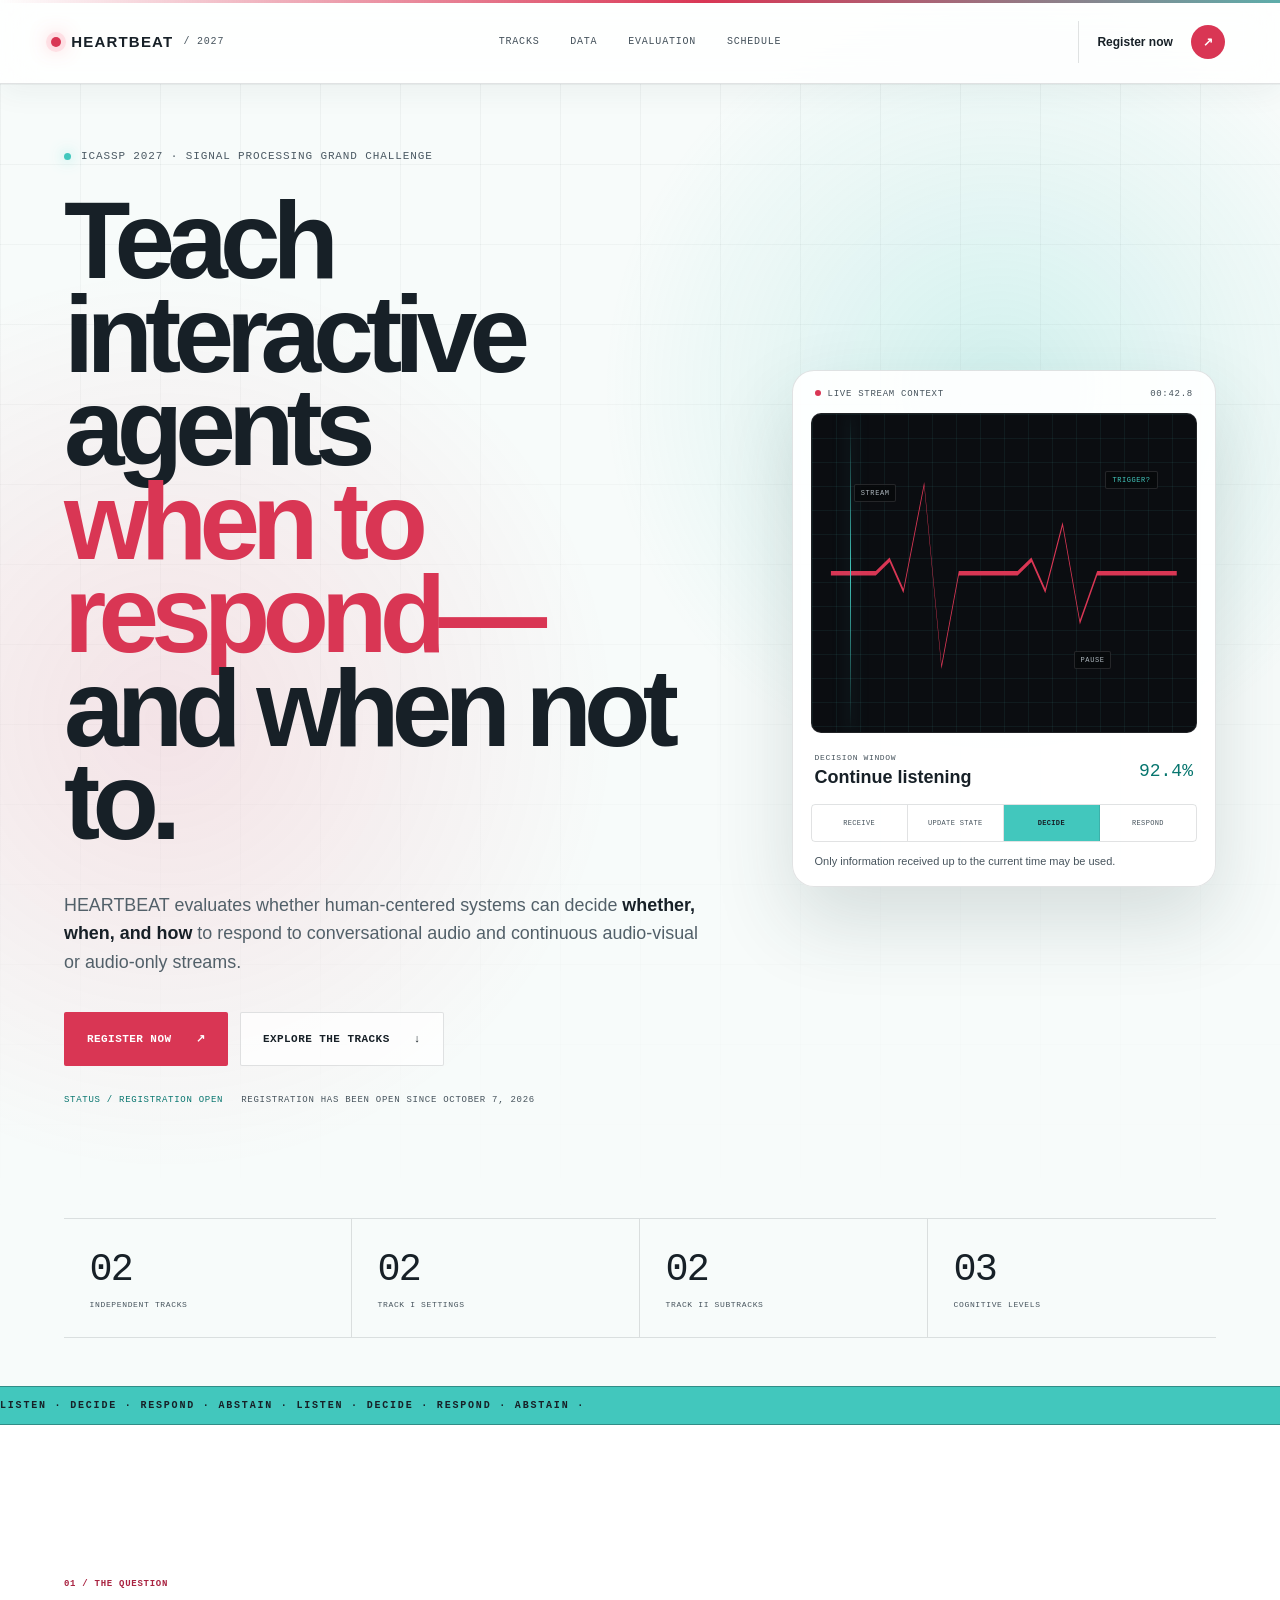
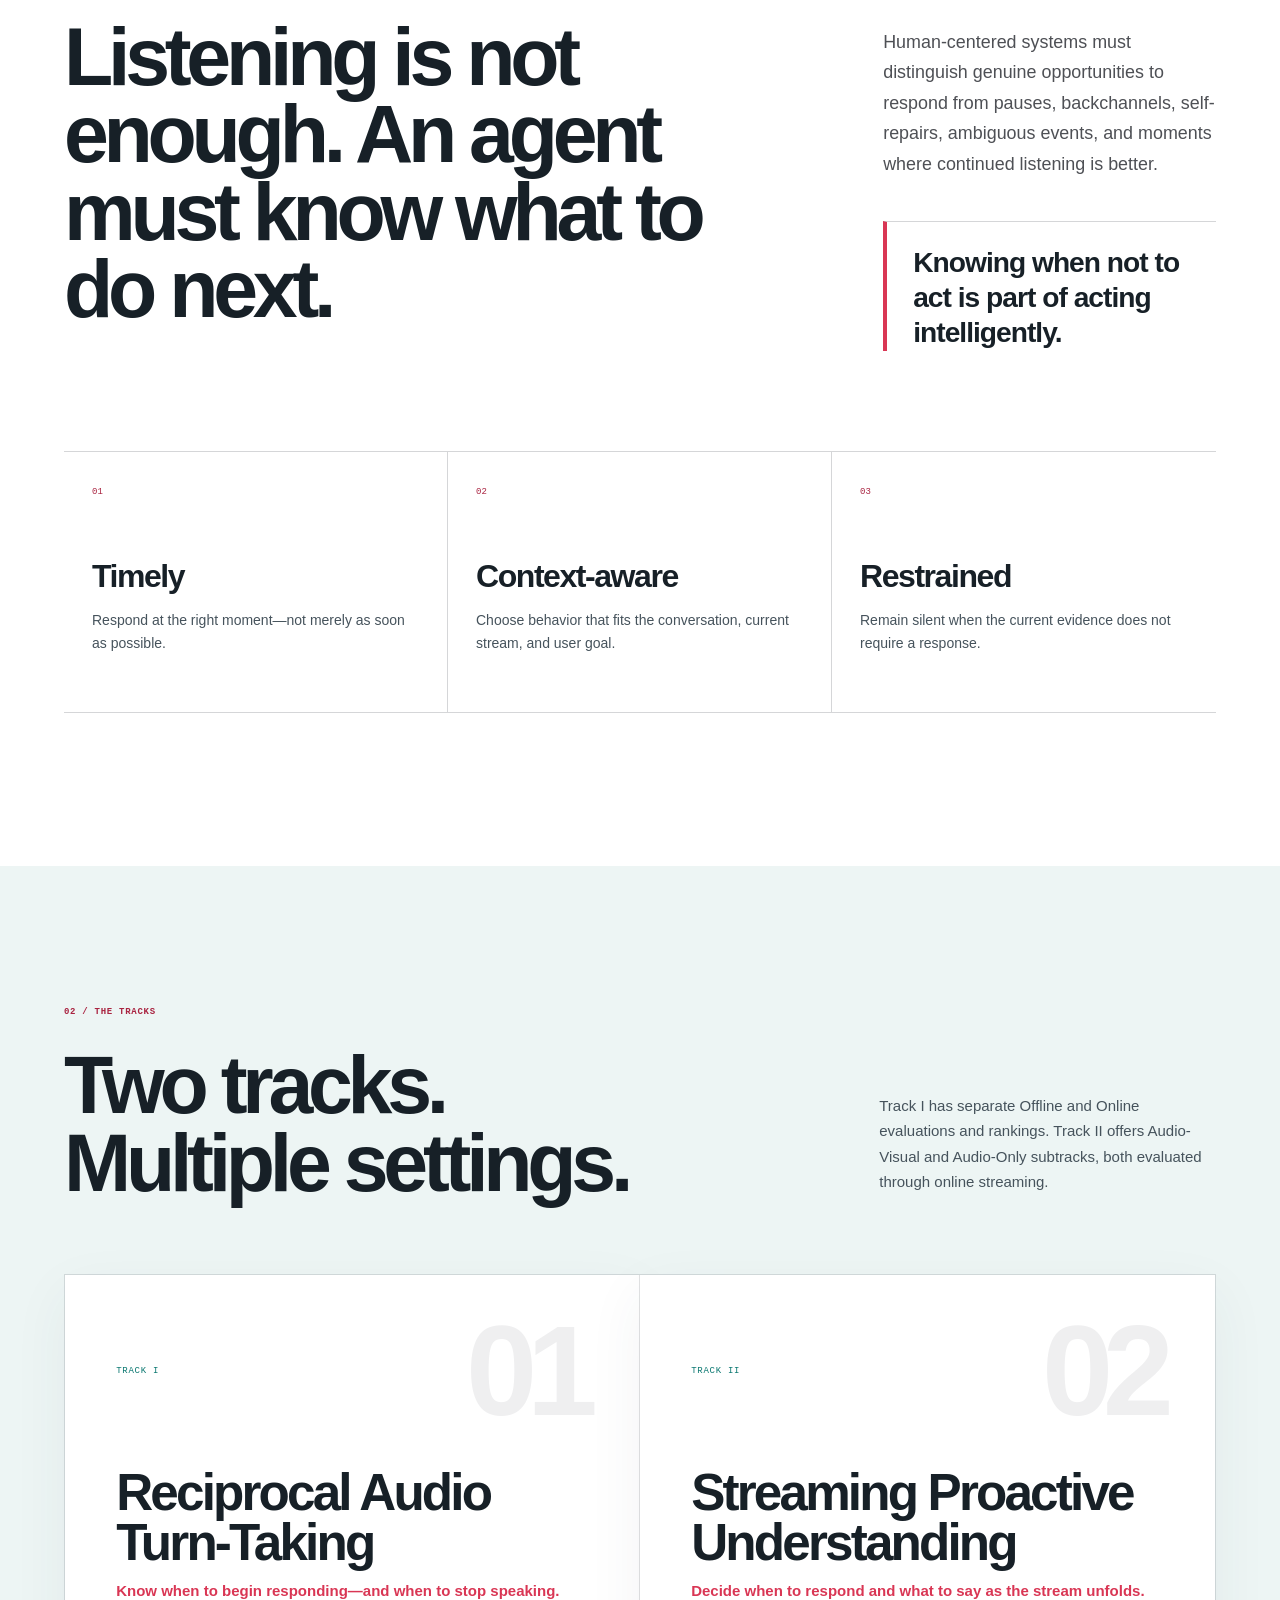
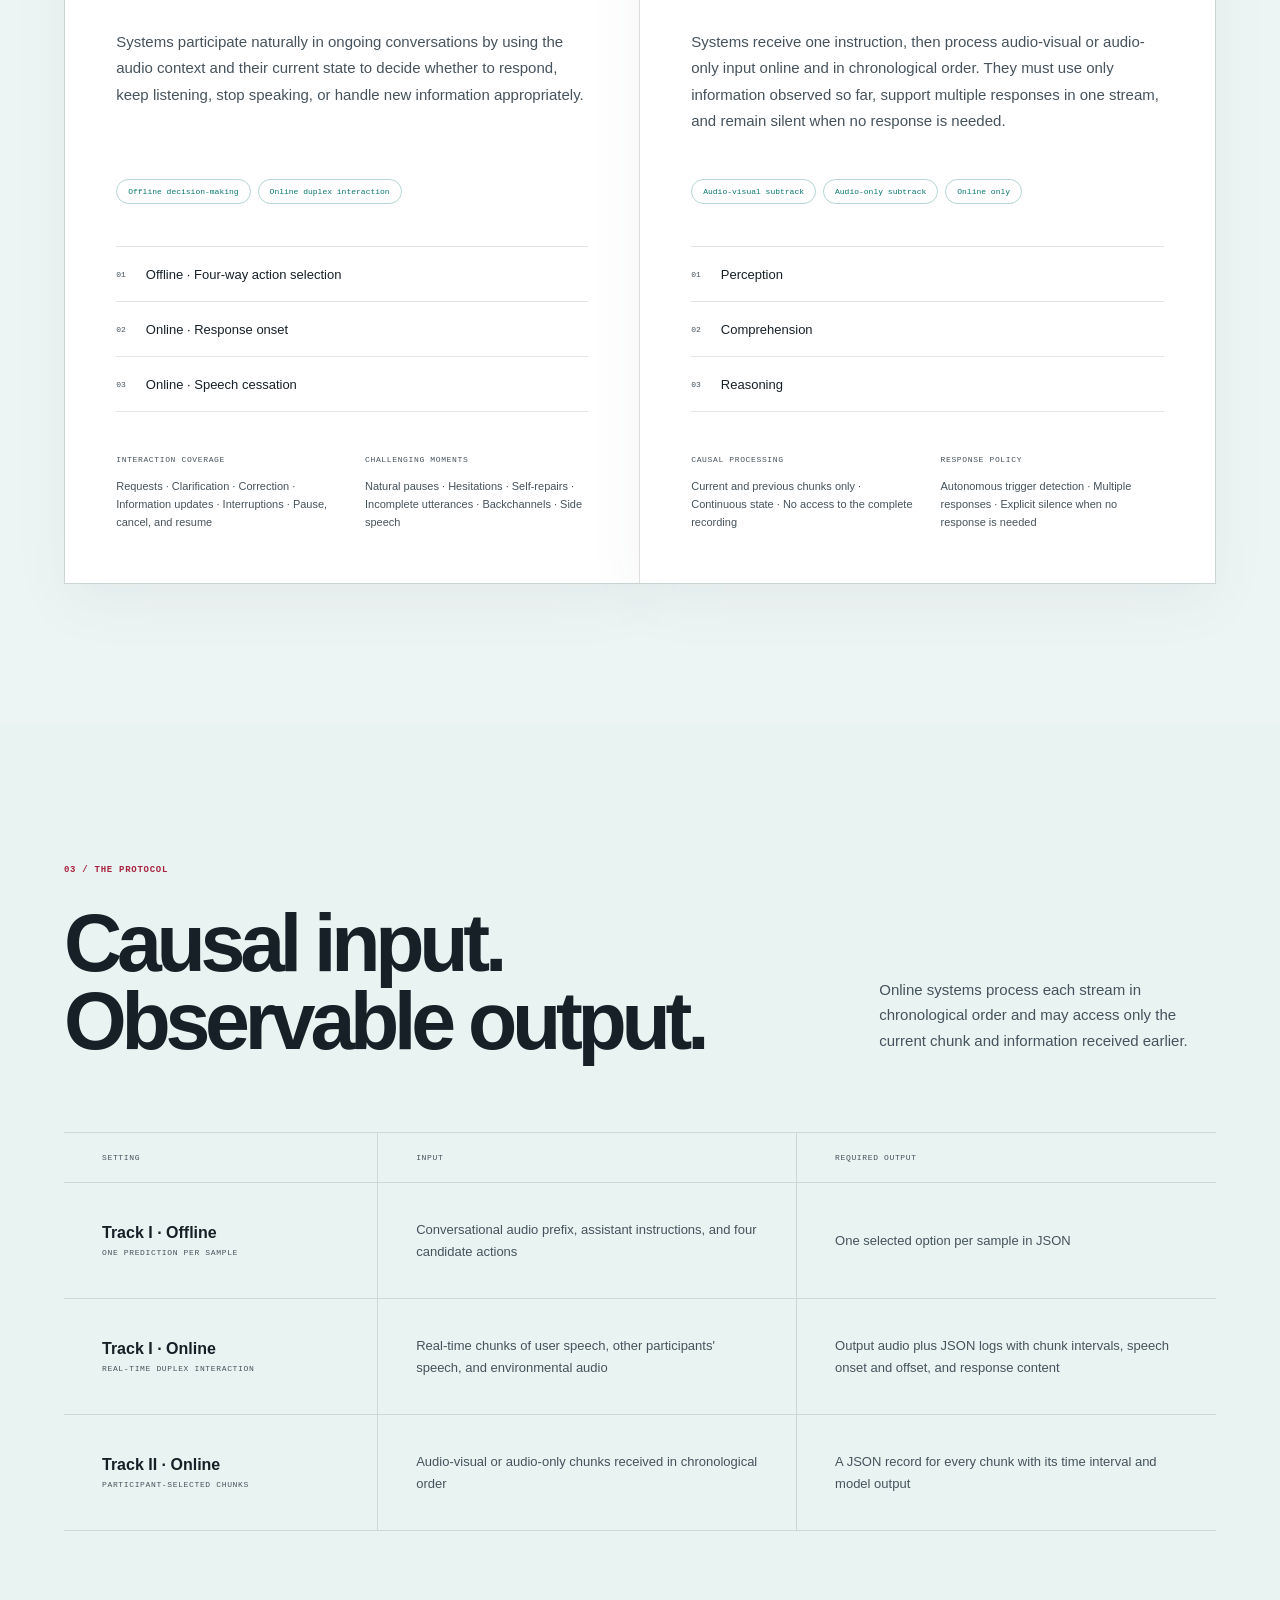
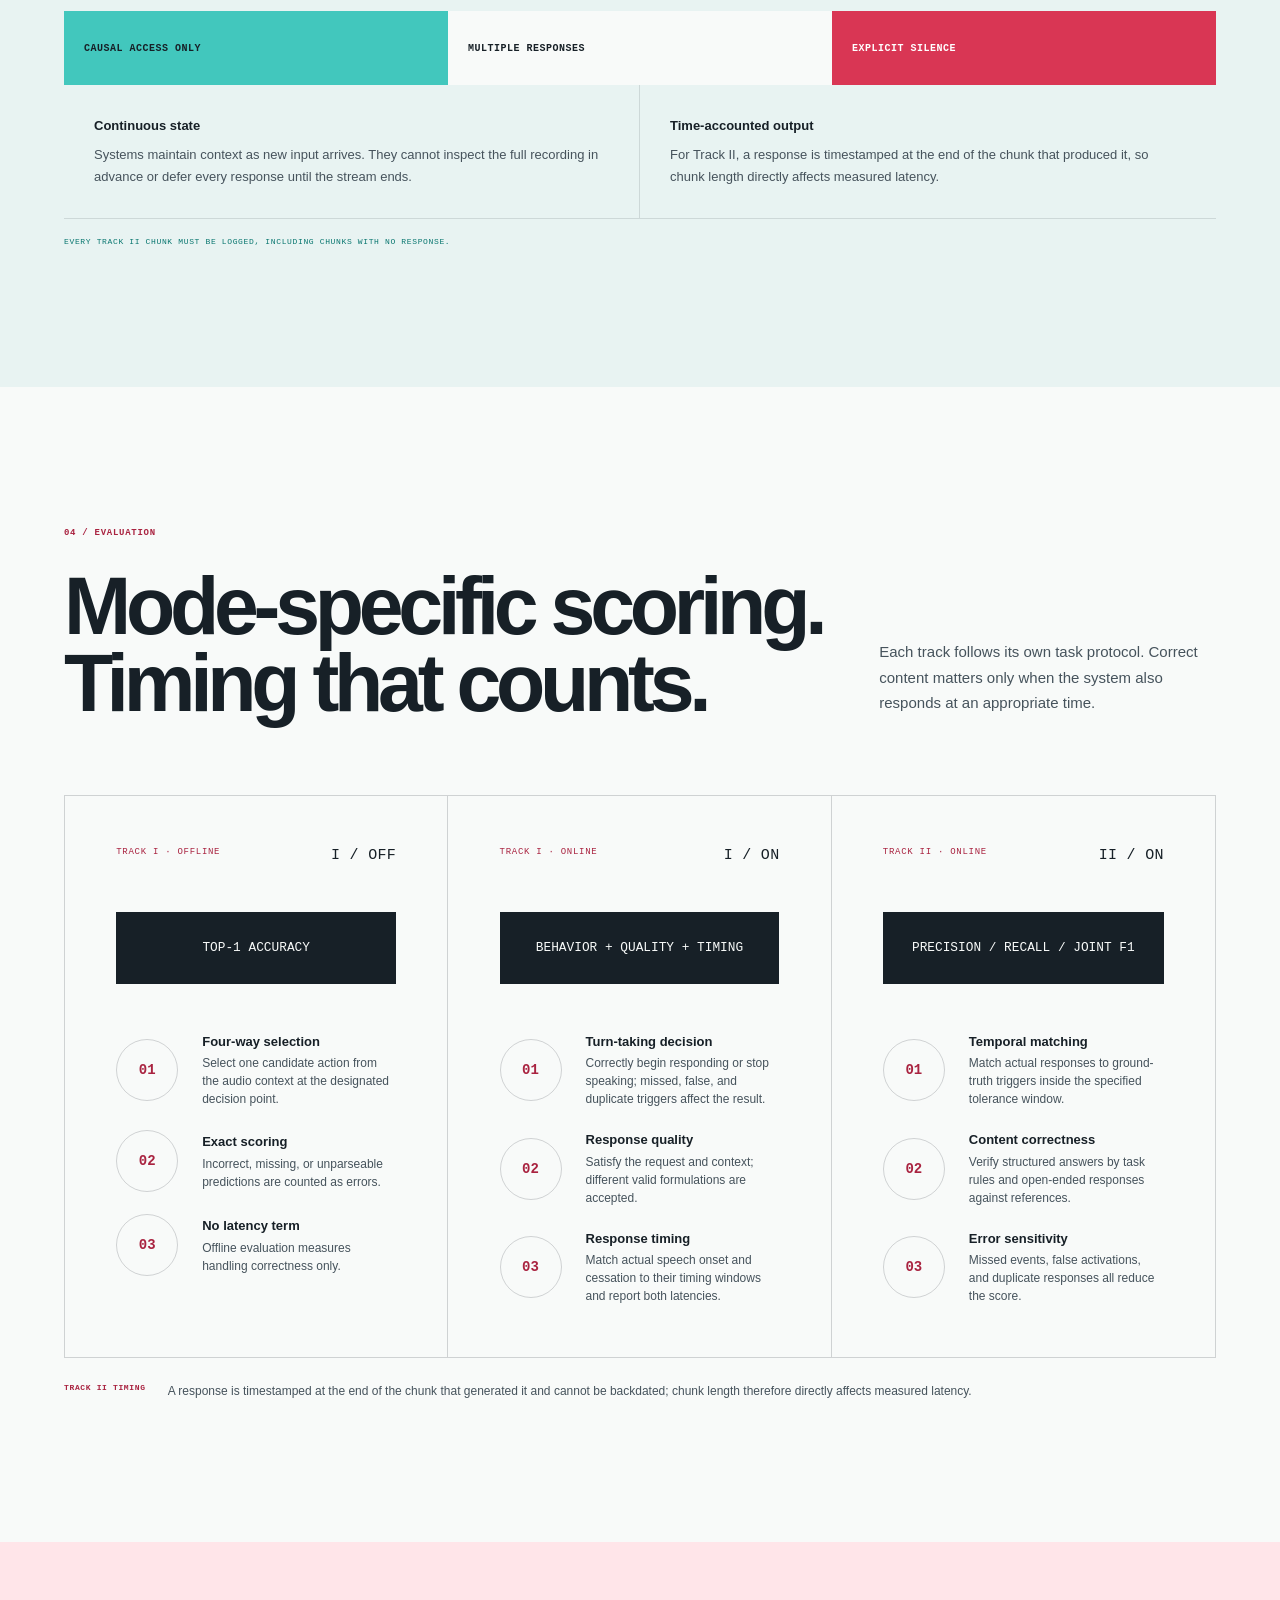
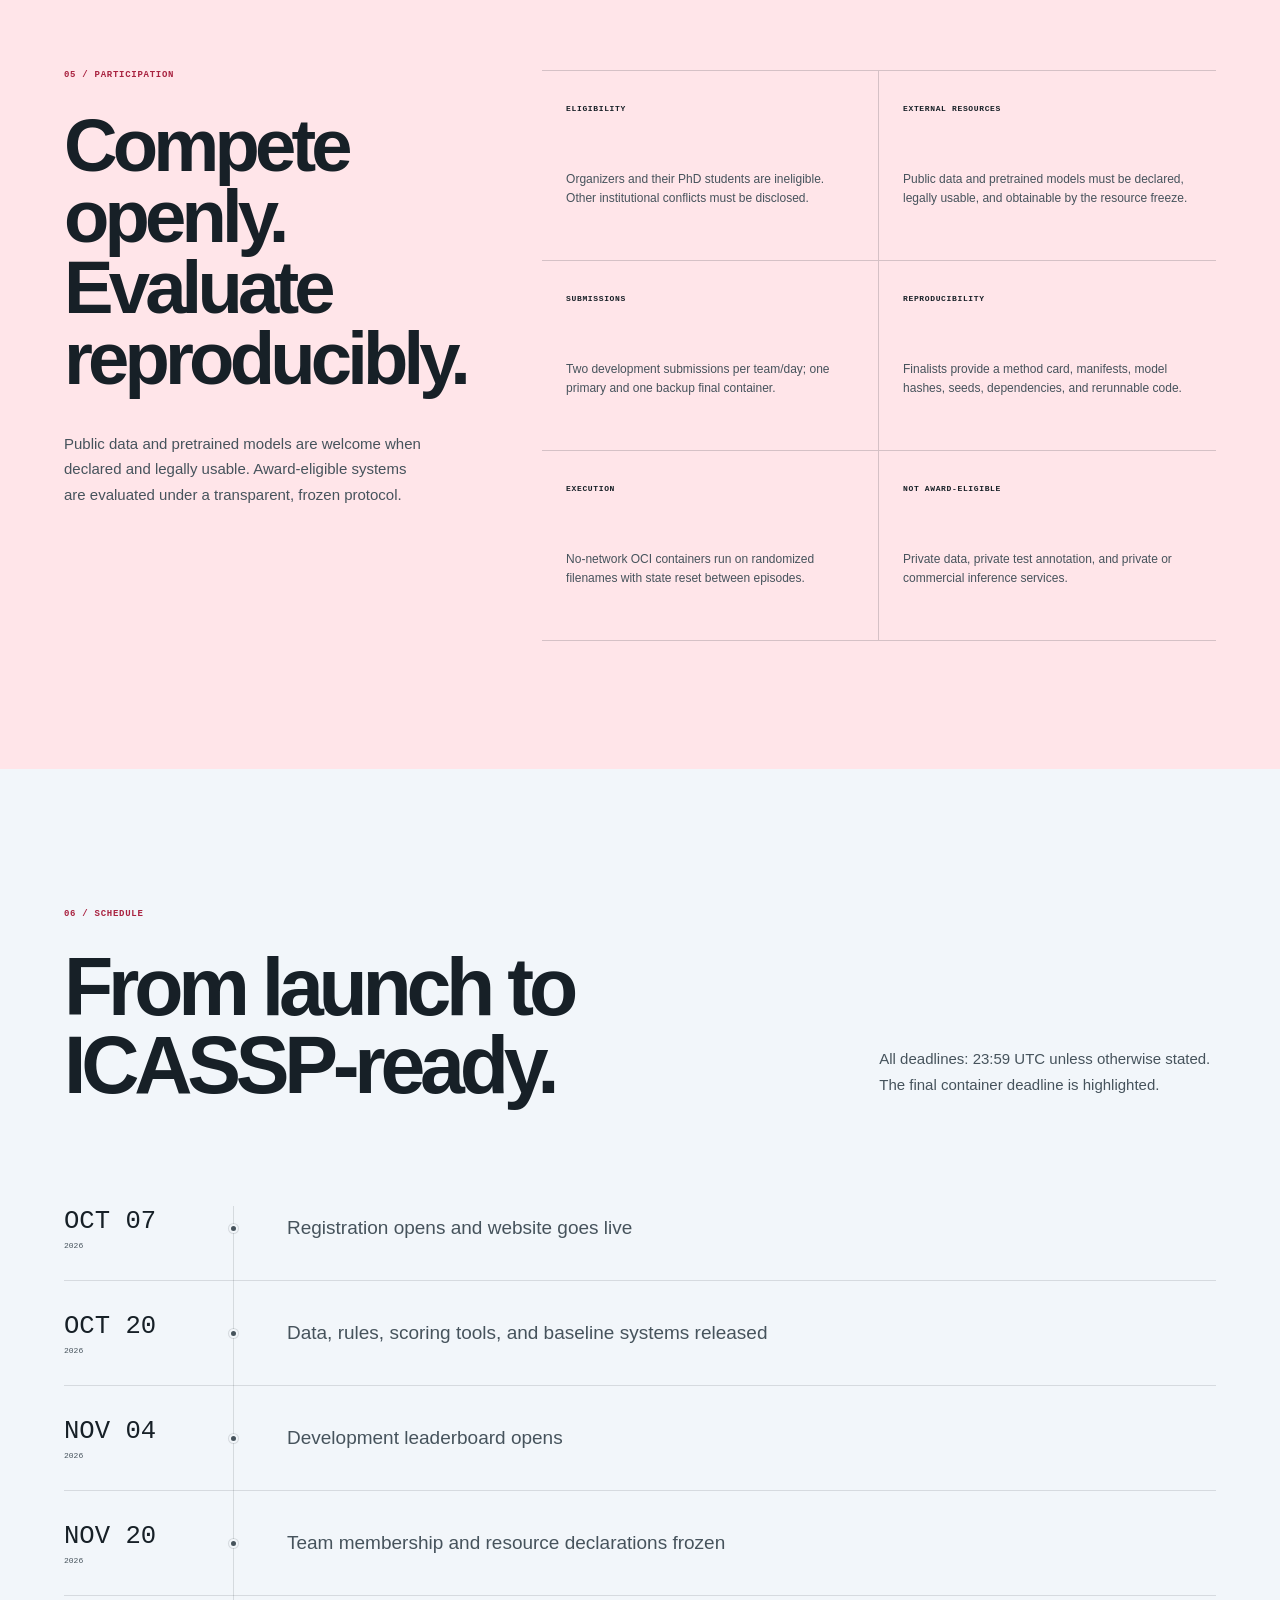
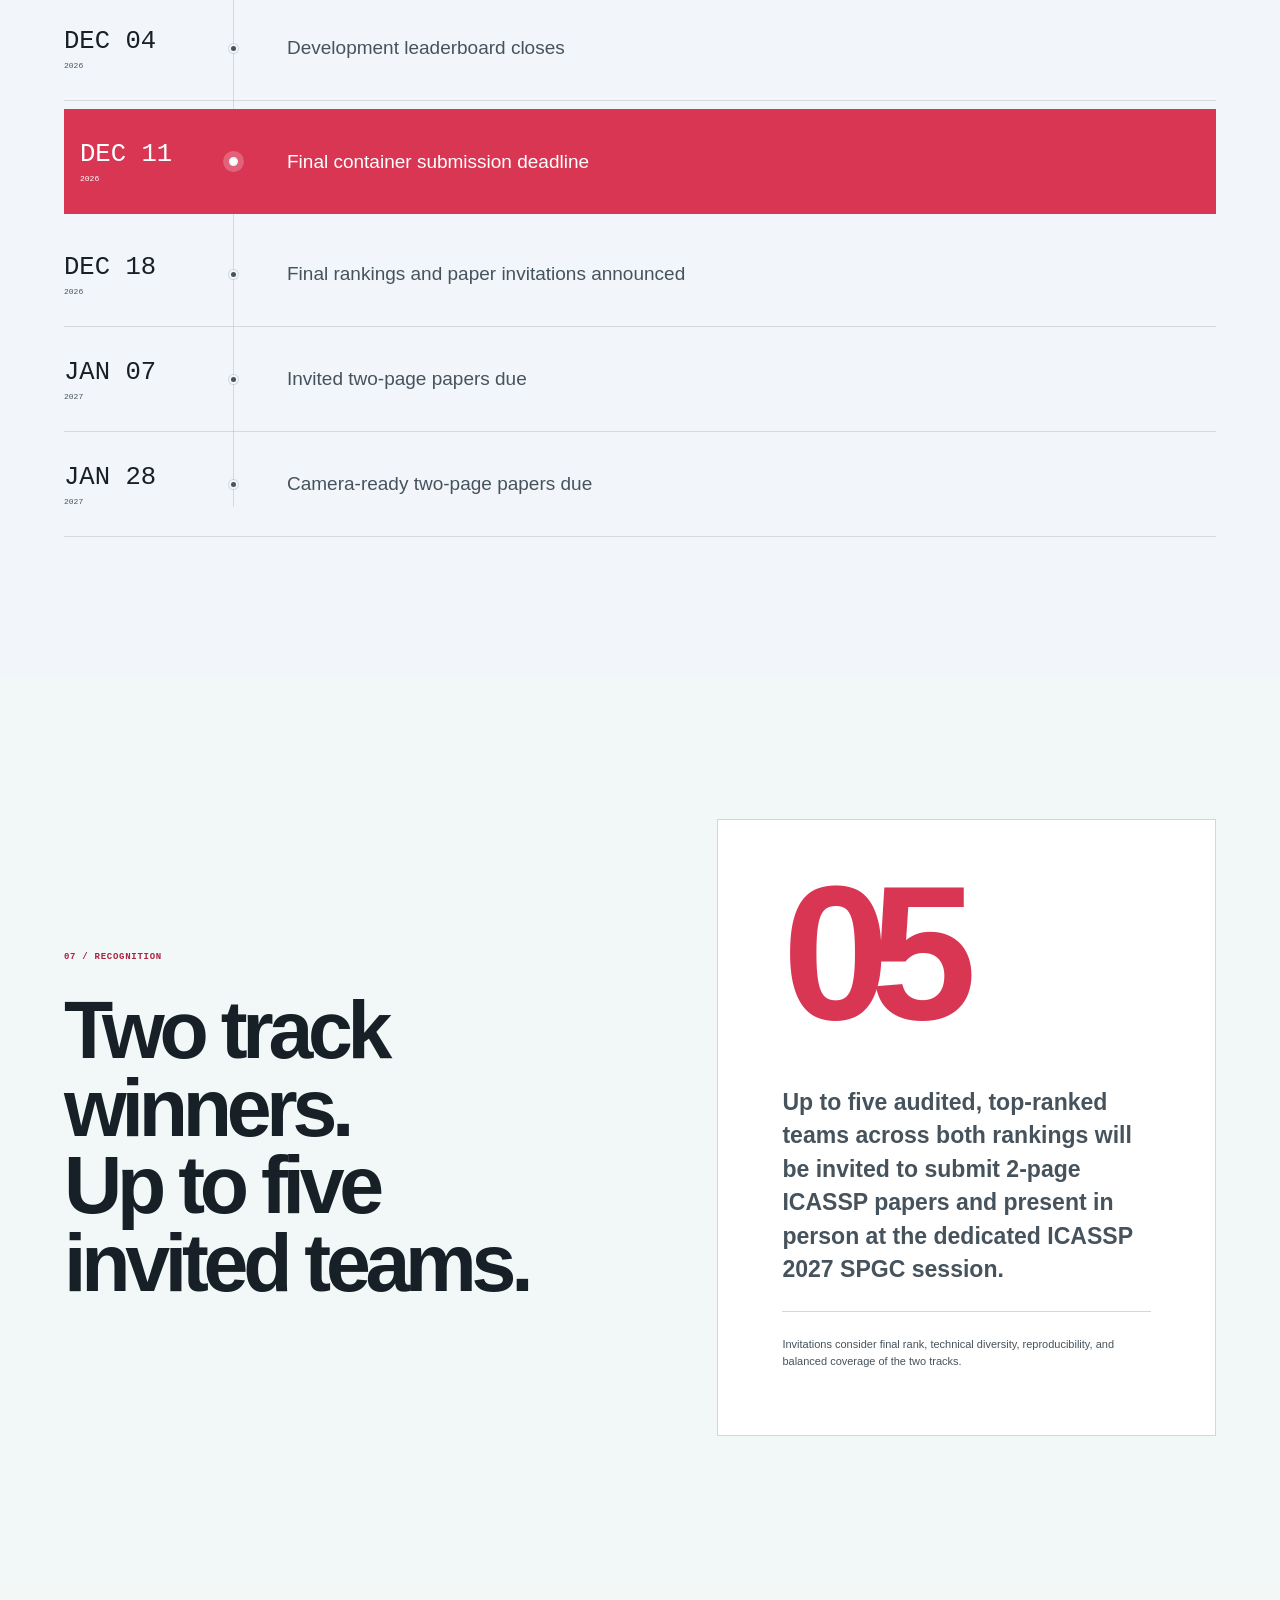
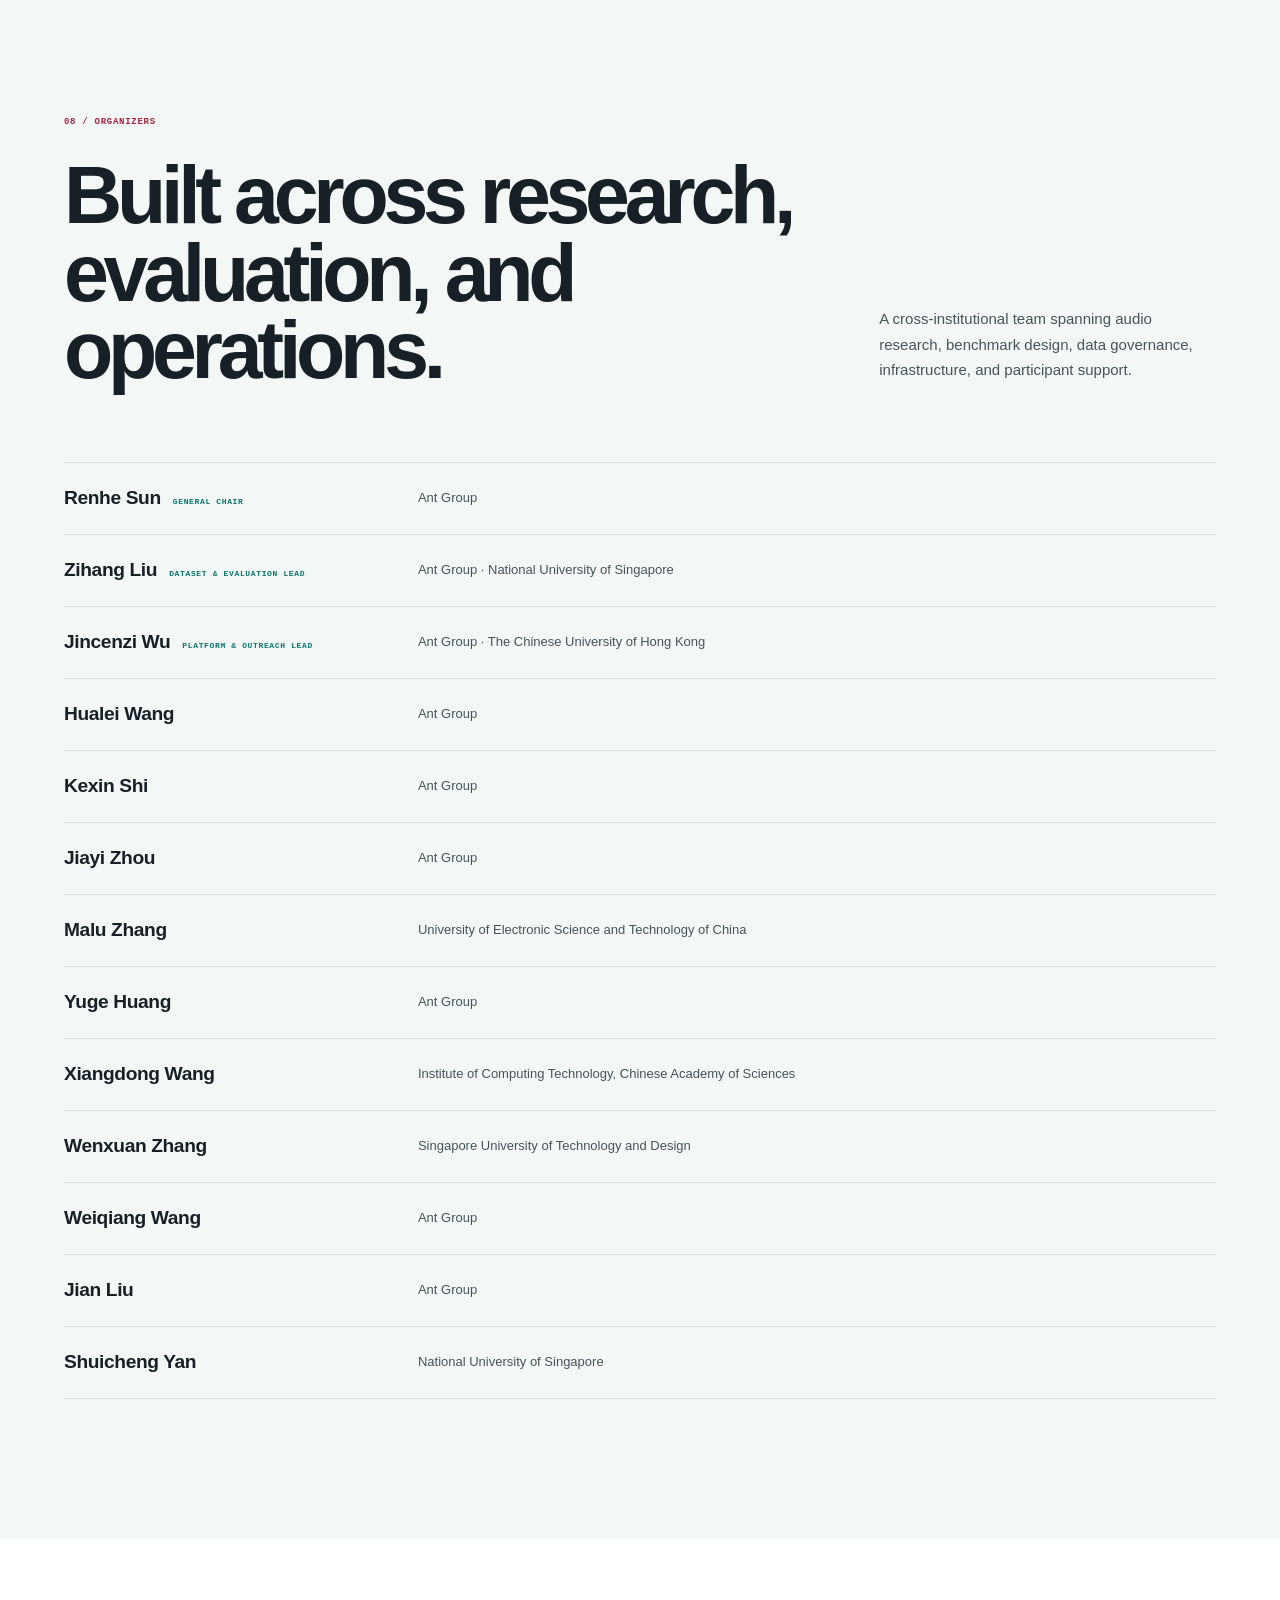
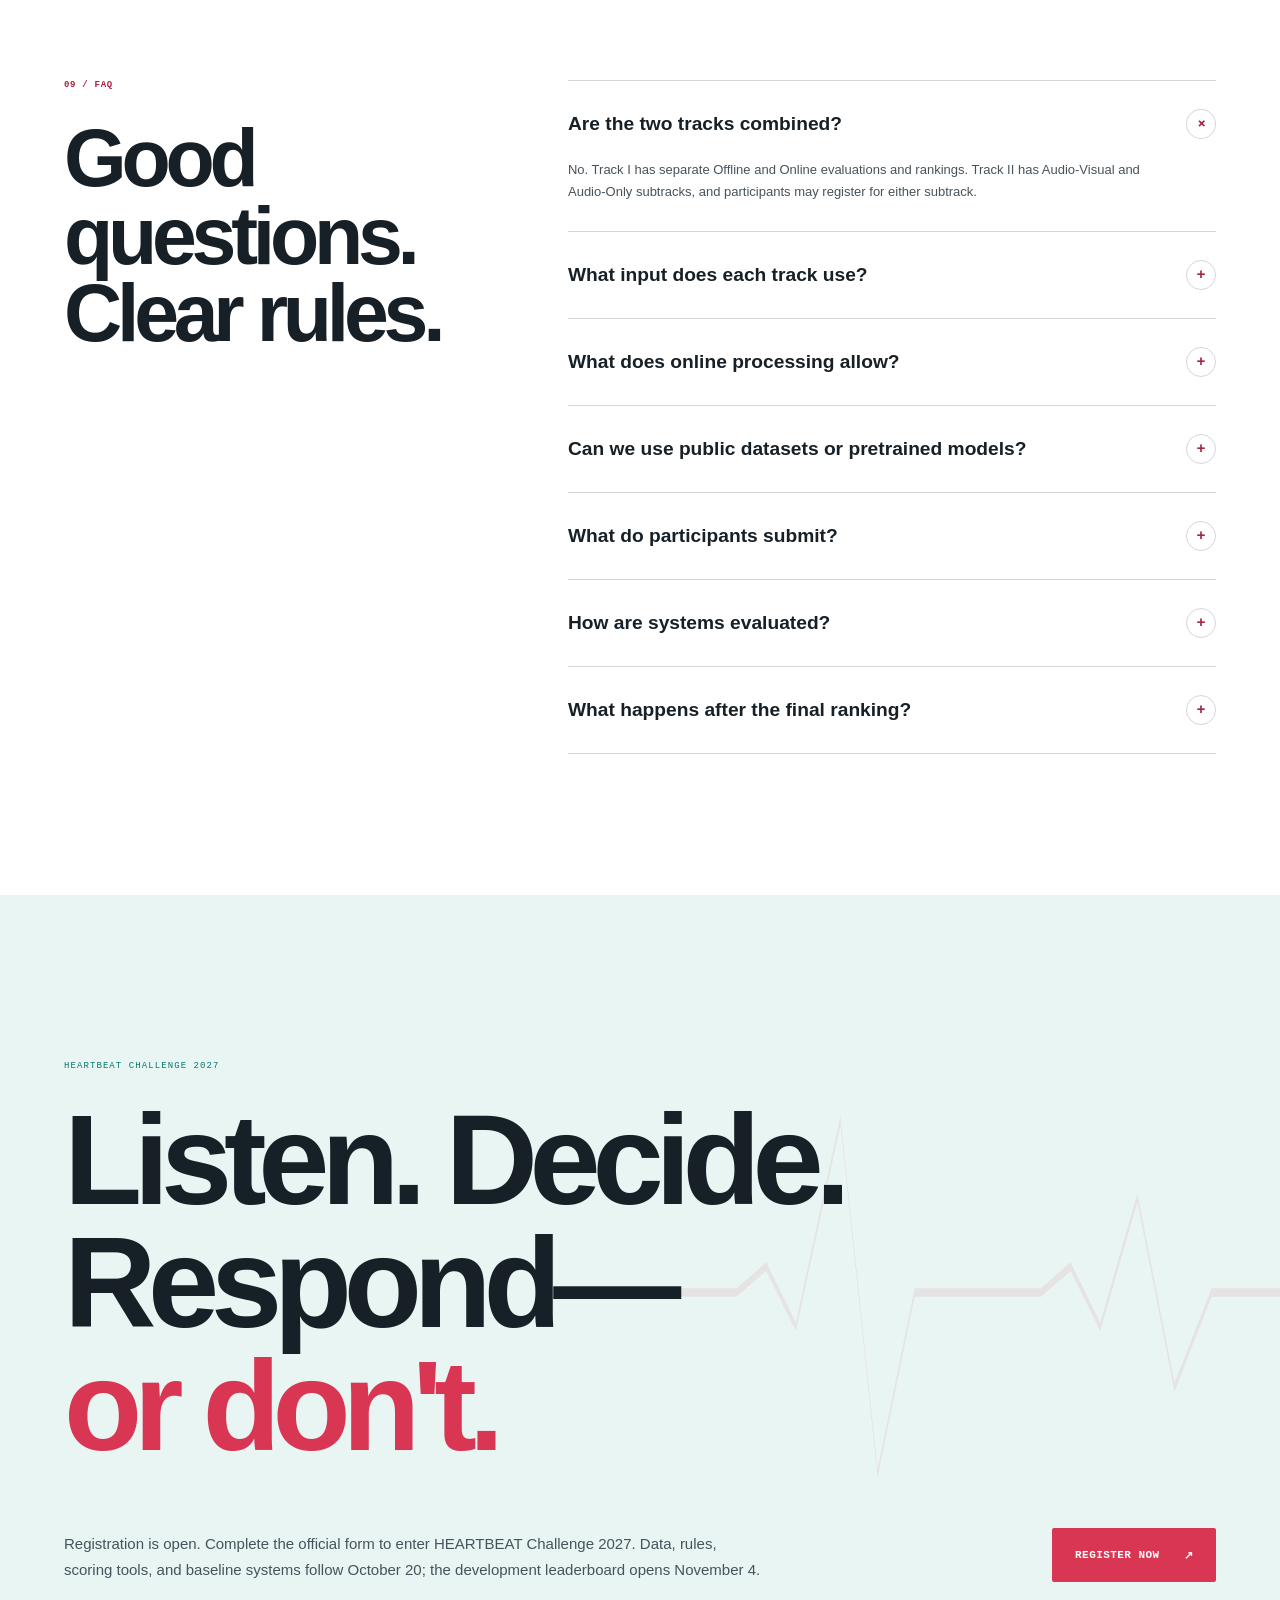
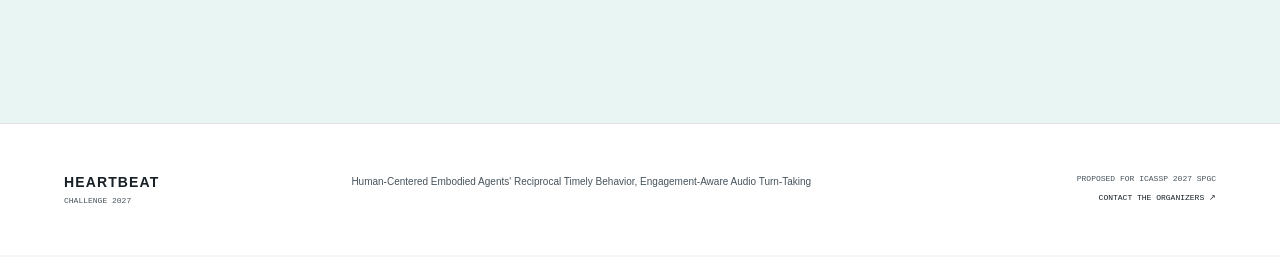
==== index.html @ 8b9f4944 "Update challenge release dates Move the data, rules, scoring tools, and baseline release to October " ====
<!doctype html>
<html lang="en">
  <head>
    <meta charset="utf-8">
    <meta name="viewport" content="width=device-width, initial-scale=1">
    <meta name="theme-color" content="#f5f8f8">
    <meta name="color-scheme" content="light">
    <title>HEARTBEAT Challenge 2027 | Human-Centered Audio Agents</title>
    <meta name="description" content="A challenge for timely, context-appropriate behavior in conversational audio and continuous audio-visual or audio-only streams.">
    <meta name="keywords" content="audio agents, turn-taking, streaming proactive understanding, audio-visual understanding, ICASSP 2027, signal processing grand challenge">
    <link rel="canonical" href="https://heartbeat-challenge.github.io/">
    <meta property="og:title" content="HEARTBEAT Challenge 2027 | Human-Centered Audio Agents">
    <meta property="og:description" content="A challenge for timely, context-appropriate behavior in conversational audio and continuous audio-visual or audio-only streams.">
    <meta property="og:url" content="https://heartbeat-challenge.github.io/">
    <meta property="og:site_name" content="HEARTBEAT Challenge 2027">
    <meta property="og:type" content="website">
    <meta property="og:image" content="https://heartbeat-challenge.github.io/og.png">
    <meta property="og:image:width" content="1731">
    <meta property="og:image:height" content="909">
    <meta property="og:image:alt" content="HEARTBEAT Challenge 2027 — When to act, and when not to.">
    <meta name="twitter:card" content="summary_large_image">
    <meta name="twitter:title" content="HEARTBEAT Challenge 2027 | Human-Centered Audio Agents">
    <meta name="twitter:description" content="A challenge for timely, context-appropriate behavior in conversational audio and continuous audio-visual or audio-only streams.">
    <meta name="twitter:image" content="https://heartbeat-challenge.github.io/og.png">
    <link rel="stylesheet" href="styles.css?v=acf11a33c671">
  </head>
  <body><div class="site-shell"><div class="top-signal" aria-hidden="true"></div><header class="site-header"><a class="wordmark" href="#top" aria-label="HEARTBEAT Challenge 2027 home"><span class="wordmark-pulse" aria-hidden="true"></span><span>HEARTBEAT</span><small>/ 2027</small></a><nav aria-label="Primary navigation"><a href="#tracks">Tracks</a><a href="#data">Data</a><a href="#evaluation">Evaluation</a><a href="#schedule">Schedule</a></nav><a class="header-cta" href="https://docs.google.com/forms/d/e/1FAIpQLSeq71Oni7f8qC5xNKklaiRbovr6B1ZjVRHOJLXYPUYYPjAZ2w/viewform?usp=header" target="_blank" rel="noopener noreferrer" aria-label="Register now for HEARTBEAT Challenge 2027 (opens in a new tab)">Register now <span aria-hidden="true">↗</span></a></header><main id="top"><section class="hero section-pad" aria-labelledby="hero-title"><div class="hero-copy"><p class="eyebrow"><span class="live-dot" aria-hidden="true"></span> ICASSP 2027 · SIGNAL PROCESSING GRAND CHALLENGE</p><h1 id="hero-title">Teach interactive agents <span>when to respond—</span> and when not to.</h1><p class="hero-lede">HEARTBEAT evaluates whether human-centered systems can decide<strong> whether, when, and how</strong> to respond to conversational audio and continuous audio-visual or audio-only streams.</p><div class="hero-actions"><a class="button button-primary" href="https://docs.google.com/forms/d/e/1FAIpQLSeq71Oni7f8qC5xNKklaiRbovr6B1ZjVRHOJLXYPUYYPjAZ2w/viewform?usp=header" target="_blank" rel="noopener noreferrer" aria-label="Register now for HEARTBEAT Challenge 2027 (opens in a new tab)">Register now <span aria-hidden="true">↗</span></a><a class="button button-ghost" href="#tracks">Explore the tracks <span aria-hidden="true">↓</span></a></div><p class="launch-note"><span>STATUS / REGISTRATION OPEN</span> Registration has been open since October 7, 2026</p></div><div class="monitor-card" aria-label="Illustration of a context-aware streaming decision window"><div class="monitor-head"><span>LIVE STREAM CONTEXT</span><span>00:42.8</span></div><div class="monitor-screen" aria-hidden="true"><div class="monitor-grid"></div><div class="trace-reveal"><div class="trace-line"></div></div><div class="scan-line"></div><span class="audio-label label-a">STREAM</span><span class="audio-label label-b">PAUSE</span><span class="audio-label label-c">TRIGGER?</span></div><div class="decision-panel"><div><span class="micro-label">DECISION WINDOW</span><strong>Continue listening</strong></div><span class="confidence">92.4%</span></div><div class="action-row" aria-label="Possible turn-taking behaviors"><span>RECEIVE</span><span>UPDATE STATE</span><span class="active">DECIDE</span><span>RESPOND</span></div><p class="monitor-foot">Only information received up to the current time may be used.</p></div><div class="hero-stats" aria-label="Challenge at a glance"><div><strong>02</strong><span>Independent tracks</span></div><div><strong>02</strong><span>Track I settings</span></div><div><strong>02</strong><span>Track II subtracks</span></div><div><strong>03</strong><span>Cognitive levels</span></div></div></section><div class="signal-marquee" aria-hidden="true"><div>LISTEN · DECIDE · RESPOND · ABSTAIN · LISTEN · DECIDE · RESPOND · ABSTAIN ·</div></div><section class="manifesto section-pad" id="overview" aria-labelledby="overview-title"><div class="section-kicker">01 / THE QUESTION</div><div class="manifesto-grid"><h2 id="overview-title">Listening is not enough. An agent must know what to do next.</h2><div class="manifesto-copy"><p>Human-centered systems must distinguish genuine opportunities to respond from pauses, backchannels, self-repairs, ambiguous events, and moments where continued listening is better.</p><p class="accent-quote">Knowing when not to act is part of acting intelligently.</p></div></div><div class="principles"><article><span>01</span><h3>Timely</h3><p>Respond at the right moment—not merely as soon as possible.</p></article><article><span>02</span><h3>Context-aware</h3><p>Choose behavior that fits the conversation, current stream, and user goal.</p></article><article><span>03</span><h3>Restrained</h3><p>Remain silent when the current evidence does not require a response.</p></article></div></section><section class="tracks section-pad" id="tracks" aria-labelledby="tracks-title"><div class="section-heading"><div><div class="section-kicker">02 / THE TRACKS</div><h2 id="tracks-title">Two tracks.<br/>Multiple settings.</h2></div><p>Track I has separate Offline and Online evaluations and rankings. Track II offers Audio-Visual and Audio-Only subtracks, both evaluated through online streaming.</p></div><div class="track-grid"><article class="track-card"><div class="track-top"><span>TRACK I</span><strong>01</strong></div><h3>Reciprocal Audio Turn-Taking</h3><p class="track-tagline">Know when to begin responding—and when to stop speaking.</p><p class="track-body">Systems participate naturally in ongoing conversations by using the audio context and their current state to decide whether to respond, keep listening, stop speaking, or handle new information appropriately.</p><div class="action-pills" aria-label="TRACK I settings"><span>Offline decision-making</span><span>Online duplex interaction</span></div><ol class="output-list"><li><span>0<!-- -->1</span>Offline · Four-way action selection</li><li><span>0<!-- -->2</span>Online · Response onset</li><li><span>0<!-- -->3</span>Online · Speech cessation</li></ol><div class="case-pair"><div><span class="micro-label">INTERACTION COVERAGE</span><p>Requests · Clarification · Correction · Information updates · Interruptions · Pause, cancel, and resume</p></div><div><span class="micro-label">CHALLENGING MOMENTS</span><p>Natural pauses · Hesitations · Self-repairs · Incomplete utterances · Backchannels · Side speech</p></div></div></article><article class="track-card"><div class="track-top"><span>TRACK II</span><strong>02</strong></div><h3>Streaming Proactive Understanding</h3><p class="track-tagline">Decide when to respond and what to say as the stream unfolds.</p><p class="track-body">Systems receive one instruction, then process audio-visual or audio-only input online and in chronological order. They must use only information observed so far, support multiple responses in one stream, and remain silent when no response is needed.</p><div class="action-pills" aria-label="TRACK II settings"><span>Audio-visual subtrack</span><span>Audio-only subtrack</span><span>Online only</span></div><ol class="output-list"><li><span>0<!-- -->1</span>Perception</li><li><span>0<!-- -->2</span>Comprehension</li><li><span>0<!-- -->3</span>Reasoning</li></ol><div class="case-pair"><div><span class="micro-label">CAUSAL PROCESSING</span><p>Current and previous chunks only · Continuous state · No access to the complete recording</p></div><div><span class="micro-label">RESPONSE POLICY</span><p>Autonomous trigger detection · Multiple responses · Explicit silence when no response is needed</p></div></div></article></div></section><section class="data-section section-pad" id="data" aria-labelledby="data-title"><div class="section-heading light-heading"><div><div class="section-kicker">03 / THE PROTOCOL</div><h2 id="data-title">Causal input.<br/>Observable output.</h2></div><p>Online systems process each stream in chronological order and may access only the current chunk and information received earlier.</p></div><div class="data-table" role="table" aria-label="Track protocols and submission requirements"><div class="data-row data-head" role="row"><span role="columnheader">Setting</span><span role="columnheader">Input</span><span role="columnheader">Required output</span></div><div class="data-row" role="row"><span role="cell"><b>Track I · Offline</b><small>One prediction per sample</small></span><p class="data-cell" role="cell"><span>Input</span>Conversational audio prefix, assistant instructions, and four candidate actions</p><p class="data-cell" role="cell"><span>Required output</span>One selected option per sample in JSON</p></div><div class="data-row" role="row"><span role="cell"><b>Track I · Online</b><small>Real-time duplex interaction</small></span><p class="data-cell" role="cell"><span>Input</span>Real-time chunks of user speech, other participants&#x27; speech, and environmental audio</p><p class="data-cell" role="cell"><span>Required output</span>Output audio plus JSON logs with chunk intervals, speech onset and offset, and response content</p></div><div class="data-row" role="row"><span role="cell"><b>Track II · Online</b><small>Participant-selected chunks</small></span><p class="data-cell" role="cell"><span>Input</span>Audio-visual or audio-only chunks received in chronological order</p><p class="data-cell" role="cell"><span>Required output</span>A JSON record for every chunk with its time interval and model output</p></div></div><div class="hidden-benchmark"><div class="benchmark-bar protocol-bar" aria-label="Online processing principles"><span>CAUSAL ACCESS ONLY</span><span>MULTIPLE RESPONSES</span><span>EXPLICIT SILENCE</span></div><div class="benchmark-copy"><p><strong>Continuous state</strong> Systems maintain context as new input arrives. They cannot inspect the full recording in advance or defer every response until the stream ends.</p><p><strong>Time-accounted output</strong> For Track II, a response is timestamped at the end of the chunk that produced it, so chunk length directly affects measured latency.</p></div><p class="protocol-note">Every Track II chunk must be logged, including chunks with no response.</p></div></section><section class="evaluation section-pad" id="evaluation" aria-labelledby="evaluation-title"><div class="section-heading"><div><div class="section-kicker">04 / EVALUATION</div><h2 id="evaluation-title">Mode-specific scoring.<br/>Timing that counts.</h2></div><p>Each track follows its own task protocol. Correct content matters only when the system also responds at an appropriate time.</p></div><div class="score-grid score-grid-three"><article class="score-card score-one"><div class="score-card-head"><span>TRACK I · OFFLINE</span><span>I / OFF</span></div><p class="formula">TOP-1 ACCURACY</p><div class="score-components"><div><span class="metric-index">01</span><p><strong>Four-way selection</strong>Select one candidate action from the audio context at the designated decision point.</p></div><div><span class="metric-index">02</span><p><strong>Exact scoring</strong>Incorrect, missing, or unparseable predictions are counted as errors.</p></div><div><span class="metric-index">03</span><p><strong>No latency term</strong>Offline evaluation measures handling correctness only.</p></div></div></article><article class="score-card score-one-online"><div class="score-card-head"><span>TRACK I · ONLINE</span><span>I / ON</span></div><p class="formula">BEHAVIOR + QUALITY + TIMING</p><div class="score-components"><div><span class="metric-index">01</span><p><strong>Turn-taking decision</strong>Correctly begin responding or stop speaking; missed, false, and duplicate triggers affect the result.</p></div><div><span class="metric-index">02</span><p><strong>Response quality</strong>Satisfy the request and context; different valid formulations are accepted.</p></div><div><span class="metric-index">03</span><p><strong>Response timing</strong>Match actual speech onset and cessation to their timing windows and report both latencies.</p></div></div></article><article class="score-card score-two"><div class="score-card-head"><span>TRACK II · ONLINE</span><span>II / ON</span></div><p class="formula">PRECISION / RECALL / JOINT F1</p><div class="score-components"><div><span class="metric-index">01</span><p><strong>Temporal matching</strong>Match actual responses to ground-truth triggers inside the specified tolerance window.</p></div><div><span class="metric-index">02</span><p><strong>Content correctness</strong>Verify structured answers by task rules and open-ended responses against references.</p></div><div><span class="metric-index">03</span><p><strong>Error sensitivity</strong>Missed events, false activations, and duplicate responses all reduce the score.</p></div></div></article></div><p class="tie-note"><span>TRACK II TIMING</span> A response is timestamped at the end of the chunk that generated it and cannot be backdated; chunk length therefore directly affects measured latency.</p></section><section class="rules-section section-pad" id="rules" aria-labelledby="rules-title"><div class="rules-intro"><div class="section-kicker">05 / PARTICIPATION</div><h2 id="rules-title">Compete openly.<br/>Evaluate reproducibly.</h2><p>Public data and pretrained models are welcome when declared and legally usable. Award-eligible systems are evaluated under a transparent, frozen protocol.</p></div><div class="rules-grid"><article><span>ELIGIBILITY</span><p>Organizers and their PhD students are ineligible. Other institutional conflicts must be disclosed.</p></article><article><span>EXTERNAL RESOURCES</span><p>Public data and pretrained models must be declared, legally usable, and obtainable by the resource freeze.</p></article><article><span>SUBMISSIONS</span><p>Two development submissions per team/day; one primary and one backup final container.</p></article><article><span>REPRODUCIBILITY</span><p>Finalists provide a method card, manifests, model hashes, seeds, dependencies, and rerunnable code.</p></article><article><span>EXECUTION</span><p>No-network OCI containers run on randomized filenames with state reset between episodes.</p></article><article><span>NOT AWARD-ELIGIBLE</span><p>Private data, private test annotation, and private or commercial inference services.</p></article></div></section><section class="schedule section-pad" id="schedule" aria-labelledby="schedule-title"><div class="section-heading light-heading"><div><div class="section-kicker">06 / SCHEDULE</div><h2 id="schedule-title">From launch to<br/>ICASSP-ready.</h2></div><p>All deadlines: 23:59 UTC unless otherwise stated. The final container deadline is highlighted.</p></div><ol class="timeline"><li class=""><div class="timeline-date"><strong>OCT 07</strong><span>2026</span></div><div class="timeline-node" aria-hidden="true"></div><p>Registration opens and website goes live</p></li><li class=""><div class="timeline-date"><strong>OCT 20</strong><span>2026</span></div><div class="timeline-node" aria-hidden="true"></div><p>Data, rules, scoring tools, and baseline systems released</p></li><li class=""><div class="timeline-date"><strong>NOV 04</strong><span>2026</span></div><div class="timeline-node" aria-hidden="true"></div><p>Development leaderboard opens</p></li><li class=""><div class="timeline-date"><strong>NOV 20</strong><span>2026</span></div><div class="timeline-node" aria-hidden="true"></div><p>Team membership and resource declarations frozen</p></li><li class=""><div class="timeline-date"><strong>DEC 04</strong><span>2026</span></div><div class="timeline-node" aria-hidden="true"></div><p>Development leaderboard closes</p></li><li class="deadline"><div class="timeline-date"><strong>DEC 11</strong><span>2026</span></div><div class="timeline-node" aria-hidden="true"></div><p>Final container submission deadline</p></li><li class=""><div class="timeline-date"><strong>DEC 18</strong><span>2026</span></div><div class="timeline-node" aria-hidden="true"></div><p>Final rankings and paper invitations announced</p></li><li class=""><div class="timeline-date"><strong>JAN 07</strong><span>2027</span></div><div class="timeline-node" aria-hidden="true"></div><p>Invited two-page papers due</p></li><li class=""><div class="timeline-date"><strong>JAN 28</strong><span>2027</span></div><div class="timeline-node" aria-hidden="true"></div><p>Camera-ready two-page papers due</p></li></ol></section><section class="recognition section-pad" aria-labelledby="recognition-title"><div class="recognition-copy"><div class="section-kicker">07 / RECOGNITION</div><h2 id="recognition-title">Two track winners.<br/>Up to five invited teams.</h2></div><div class="recognition-card"><span class="big-number">05</span><p>Up to five audited, top-ranked teams across both rankings will be invited to submit 2-page ICASSP papers and present in person at the dedicated ICASSP 2027 SPGC session.</p><small>Invitations consider final rank, technical diversity, reproducibility, and balanced coverage of the two tracks.</small></div></section><section class="organizers section-pad" id="organizers" aria-labelledby="organizers-title"><div class="section-heading"><div><div class="section-kicker">08 / ORGANIZERS</div><h2 id="organizers-title">Built across research,<br/>evaluation, and operations.</h2></div><p>A cross-institutional team spanning audio research, benchmark design, data governance, infrastructure, and participant support.</p></div><ul class="team-list" aria-label="Full organizing team"><li><div class="organizer-person"><strong>Renhe Sun</strong><span class="organizer-role">GENERAL CHAIR</span></div><span class="organizer-affiliation">Ant Group</span></li><li><div class="organizer-person"><strong>Zihang Liu</strong><span class="organizer-role">DATASET &amp; EVALUATION LEAD</span></div><span class="organizer-affiliation">Ant Group · National University of Singapore</span></li><li><div class="organizer-person"><strong>Jincenzi Wu</strong><span class="organizer-role">PLATFORM &amp; OUTREACH LEAD</span></div><span class="organizer-affiliation">Ant Group · The Chinese University of Hong Kong</span></li><li><div class="organizer-person"><strong>Hualei Wang</strong></div><span class="organizer-affiliation">Ant Group</span></li><li><div class="organizer-person"><strong>Kexin Shi</strong></div><span class="organizer-affiliation">Ant Group</span></li><li><div class="organizer-person"><strong>Jiayi Zhou</strong></div><span class="organizer-affiliation">Ant Group</span></li><li><div class="organizer-person"><strong>Malu Zhang</strong></div><span class="organizer-affiliation">University of Electronic Science and Technology of China</span></li><li><div class="organizer-person"><strong>Yuge Huang</strong></div><span class="organizer-affiliation">Ant Group</span></li><li><div class="organizer-person"><strong>Xiangdong Wang</strong></div><span class="organizer-affiliation">Institute of Computing Technology, Chinese Academy of Sciences</span></li><li><div class="organizer-person"><strong>Wenxuan Zhang</strong></div><span class="organizer-affiliation">Singapore University of Technology and Design</span></li><li><div class="organizer-person"><strong>Weiqiang Wang</strong></div><span class="organizer-affiliation">Ant Group</span></li><li><div class="organizer-person"><strong>Jian Liu</strong></div><span class="organizer-affiliation">Ant Group</span></li><li><div class="organizer-person"><strong>Shuicheng Yan</strong></div><span class="organizer-affiliation">National University of Singapore</span></li></ul></section><section class="faq section-pad" id="faq" aria-labelledby="faq-title"><div class="faq-title-wrap"><div class="section-kicker">09 / FAQ</div><h2 id="faq-title">Good questions.<br/>Clear rules.</h2></div><div class="faq-list"><details open=""><summary>Are the two tracks combined?<span>+</span></summary><p>No. Track I has separate Offline and Online evaluations and rankings. Track II has Audio-Visual and Audio-Only subtracks, and participants may register for either subtrack.</p></details><details><summary>What input does each track use?<span>+</span></summary><p>Track I uses conversational audio. Track II offers an audio-visual subtrack and an audio-only subtrack; participants may enter either one.</p></details><details><summary>What does online processing allow?<span>+</span></summary><p>Systems process inputs in chronological order and may use only the current and previously received information. They cannot inspect the complete recording in advance or wait until the end to produce every answer.</p></details><details><summary>Can we use public datasets or pretrained models?<span>+</span></summary><p>Yes, if they are declared, legally usable, and obtainable by the November 20 resource-freeze date.</p></details><details><summary>What do participants submit?<span>+</span></summary><p>Track I Offline requires a JSON file with sample identifiers and selected options. Track I Online requires output audio and timestamped JSON logs. Track II requires per-chunk JSON containing time ranges and model outputs, including chunks with no response.</p></details><details><summary>How are systems evaluated?<span>+</span></summary><p>Track I Offline uses Top-1 accuracy; Track I Online evaluates turn-taking behavior, response quality, and response timing. Track II uses Precision, Recall, and joint F1 over correctly timed and correct responses.</p></details><details><summary>What happens after the final ranking?<span>+</span></summary><p>Each track has a winner, and up to five audited top-ranked teams across both rankings will be invited to submit 2-page ICASSP papers and present in person.</p></details></div></section><section class="final-cta section-pad" aria-labelledby="final-title"><div class="final-signal" aria-hidden="true"><div class="trace-line"></div></div><p>HEARTBEAT CHALLENGE 2027</p><h2 id="final-title">Listen. Decide. Respond—<span>or don&#x27;t.</span></h2><div class="final-row"><p>Registration is open. Complete the official form to enter HEARTBEAT Challenge 2027. Data, rules, scoring tools, and baseline systems follow October 20; the development leaderboard opens November 4.</p><a class="button button-primary" href="https://docs.google.com/forms/d/e/1FAIpQLSeq71Oni7f8qC5xNKklaiRbovr6B1ZjVRHOJLXYPUYYPjAZ2w/viewform?usp=header" target="_blank" rel="noopener noreferrer" aria-label="Register now for HEARTBEAT Challenge 2027 (opens in a new tab)">Register now <span aria-hidden="true">↗</span></a></div></section></main><footer><div class="footer-brand"><strong>HEARTBEAT</strong><span>Challenge 2027</span></div><p>Human-Centered Embodied Agents&#x27; Reciprocal Timely Behavior, Engagement-Aware Audio Turn-Taking</p><div class="footer-meta"><span>Proposed for ICASSP 2027 SPGC</span><a href="mailto:sunrenhe.srh@antgroup.com">Contact the organizers ↗</a></div></footer></div></body>
</html>
---- styles.css ----
:root {
  color-scheme: light;
  --page: #f5f8f8;
  --surface: #ffffff;
  --surface-soft: #edf5f4;
  --ink: #172027;
  --ink-soft: #ffffff;
  --paper: #f8faf9;
  --paper-bright: #ffffff;
  --muted: #66737b;
  --muted-dark: #46535c;
  --pulse: #d93654;
  --pulse-dark: #a92340;
  --signal: #42c7bd;
  --signal-dark: #08766f;
  --line: rgba(23, 32, 39, 0.13);
  --dark-line: rgba(23, 32, 39, 0.18);
  --mono: "SFMono-Regular", "Roboto Mono", "IBM Plex Mono", Consolas, monospace;
  --sans: Inter, "Helvetica Neue", Helvetica, Arial, sans-serif;
}

* {
  box-sizing: border-box;
}

html {
  scroll-behavior: smooth;
  background: var(--page);
}

body {
  margin: 0;
  background: var(--page);
  color: var(--ink);
  font-family: var(--sans);
  -webkit-font-smoothing: antialiased;
  text-rendering: optimizeLegibility;
}

a {
  color: inherit;
  text-decoration: none;
}

button,
a,
summary {
  -webkit-tap-highlight-color: transparent;
}

a:focus-visible,
summary:focus-visible {
  outline: 2px solid var(--signal-dark);
  outline-offset: 4px;
}

::selection {
  background: var(--pulse);
  color: white;
}

.site-shell {
  min-height: 100vh;
  overflow: clip;
}

.top-signal {
  position: fixed;
  z-index: 100;
  top: 0;
  left: 0;
  width: 100%;
  height: 3px;
  background: linear-gradient(90deg, transparent 0%, var(--pulse) 25%, var(--signal) 50%, var(--pulse) 75%, transparent 100%);
  background-size: 220% 100%;
  animation: top-pulse 4.5s linear infinite;
}

.site-header {
  position: absolute;
  z-index: 30;
  top: 0;
  left: 0;
  display: grid;
  width: 100%;
  min-height: 84px;
  grid-template-columns: 1fr auto 1fr;
  align-items: center;
  padding: 0 clamp(22px, 4vw, 70px);
  border-bottom: 1px solid var(--line);
  background: rgba(255, 255, 255, 0.82);
  box-shadow: 0 8px 30px rgba(38, 61, 63, 0.06);
  backdrop-filter: blur(18px);
}

.wordmark {
  display: inline-flex;
  width: fit-content;
  align-items: center;
  gap: 10px;
  font-size: 15px;
  font-weight: 800;
  letter-spacing: 0.08em;
}

.wordmark small {
  color: var(--muted-dark);
  font-family: var(--mono);
  font-size: 10px;
  font-weight: 500;
  letter-spacing: 0.08em;
}

.wordmark-pulse {
  width: 10px;
  height: 10px;
  border-radius: 50%;
  background: var(--pulse);
  box-shadow: 0 0 0 5px rgba(255, 73, 100, 0.12), 0 0 20px rgba(255, 73, 100, 0.7);
  animation: dot-beat 1.7s ease-in-out infinite;
}

.site-header nav {
  display: flex;
  gap: clamp(18px, 2.4vw, 40px);
  color: #44515a;
  font-family: var(--mono);
  font-size: 10px;
  letter-spacing: 0.08em;
  text-transform: uppercase;
}

.site-header nav a {
  position: relative;
  padding: 10px 0;
}

.site-header nav a::after {
  position: absolute;
  right: 0;
  bottom: 5px;
  left: 0;
  height: 1px;
  content: "";
  background: var(--pulse);
  transform: scaleX(0);
  transform-origin: right;
  transition: transform 180ms ease;
}

.site-header nav a:hover::after {
  transform: scaleX(1);
  transform-origin: left;
}

.header-cta {
  display: inline-flex;
  min-height: 42px;
  align-items: center;
  justify-self: end;
  gap: 18px;
  padding: 0 4px 0 18px;
  border-left: 1px solid var(--line);
  font-size: 12px;
  font-weight: 650;
}

.header-cta span {
  display: grid;
  width: 34px;
  height: 34px;
  border-radius: 50%;
  background: var(--pulse);
  color: white;
  place-items: center;
  transition: transform 180ms ease;
}

.header-cta:hover span {
  transform: rotate(-45deg);
}

.section-pad {
  padding-right: clamp(22px, 5vw, 84px);
  padding-left: clamp(22px, 5vw, 84px);
}

.hero {
  position: relative;
  display: grid;
  min-height: 980px;
  grid-template-columns: minmax(0, 1.15fr) minmax(360px, 0.75fr);
  align-content: center;
  gap: clamp(40px, 6vw, 100px);
  padding-top: 150px;
  padding-bottom: 48px;
  background:
    radial-gradient(circle at 78% 28%, rgba(66, 199, 189, 0.2), transparent 28%),
    radial-gradient(circle at 13% 52%, rgba(217, 54, 84, 0.12), transparent 34%),
    #f7fbfa;
}

.hero::before {
  position: absolute;
  inset: 84px 0 0;
  pointer-events: none;
  content: "";
  background-image:
    linear-gradient(rgba(23, 32, 39, 0.045) 1px, transparent 1px),
    linear-gradient(90deg, rgba(23, 32, 39, 0.045) 1px, transparent 1px);
  background-size: 80px 80px;
  mask-image: linear-gradient(to bottom, black, transparent 88%);
}

.hero-copy,
.monitor-card,
.hero-stats {
  position: relative;
  z-index: 1;
}

.eyebrow,
.section-kicker,
.micro-label,
.launch-note,
.monitor-head,
.protocol-note,
.track-top,
.score-card-head,
.rules-grid article > span {
  font-family: var(--mono);
  letter-spacing: 0.08em;
  text-transform: uppercase;
}

.eyebrow {
  display: flex;
  align-items: center;
  gap: 10px;
  margin: 0 0 32px;
  color: #4b5963;
  font-size: 11px;
}

.live-dot {
  width: 7px;
  height: 7px;
  border-radius: 50%;
  background: var(--signal);
  box-shadow: 0 0 14px rgba(92, 225, 216, 0.8);
}

.hero h1 {
  max-width: 980px;
  margin: 0;
  font-size: clamp(64px, 8.5vw, 148px);
  font-weight: 760;
  letter-spacing: -0.072em;
  line-height: 0.86;
}

.hero h1 span {
  display: block;
  color: var(--pulse);
}

.hero-lede {
  max-width: 730px;
  margin: 42px 0 0;
  color: #526069;
  font-size: clamp(17px, 1.4vw, 22px);
  line-height: 1.58;
}

.hero-lede strong {
  color: var(--ink);
  font-weight: 650;
}

.hero-actions {
  display: flex;
  flex-wrap: wrap;
  gap: 12px;
  margin-top: 36px;
}

.button {
  display: inline-flex;
  min-height: 54px;
  align-items: center;
  justify-content: center;
  gap: 24px;
  padding: 0 22px;
  border: 1px solid transparent;
  border-radius: 2px;
  font-family: var(--mono);
  font-size: 11px;
  font-weight: 700;
  letter-spacing: 0.04em;
  text-transform: uppercase;
  transition: transform 180ms ease, background 180ms ease, color 180ms ease;
}

.button:hover {
  transform: translateY(-2px);
}

.button-primary {
  background: var(--pulse);
  color: white;
}

.button-primary:hover {
  background: #c52d49;
}

.button-ghost {
  border-color: var(--line);
  background: rgba(255, 255, 255, 0.74);
  color: var(--ink);
}

.button-ghost:hover {
  background: var(--ink);
  color: white;
}

.launch-note {
  display: flex;
  flex-wrap: wrap;
  gap: 12px 18px;
  margin: 28px 0 0;
  color: var(--muted-dark);
  font-size: 9px;
  line-height: 1.5;
}

.launch-note span {
  color: var(--signal-dark);
}

.monitor-card {
  align-self: center;
  padding: 18px;
  border: 1px solid var(--line);
  border-radius: 22px;
  background: rgba(255, 255, 255, 0.92);
  box-shadow: 0 34px 80px rgba(38, 69, 71, 0.16);
}

.monitor-head {
  display: flex;
  justify-content: space-between;
  padding: 0 4px 14px;
  color: var(--muted-dark);
  font-size: 9px;
}

.monitor-head span:first-child::before {
  display: inline-block;
  width: 6px;
  height: 6px;
  margin-right: 7px;
  border-radius: 50%;
  background: var(--pulse);
  content: "";
}

.monitor-screen {
  position: relative;
  height: clamp(230px, 25vw, 360px);
  overflow: hidden;
  border: 1px solid rgba(255, 255, 255, 0.09);
  border-radius: 10px;
  background: #0b0d11;
}

.monitor-grid {
  position: absolute;
  inset: 0;
  background-image:
    linear-gradient(rgba(92, 225, 216, 0.065) 1px, transparent 1px),
    linear-gradient(90deg, rgba(92, 225, 216, 0.065) 1px, transparent 1px);
  background-size: 24px 24px;
}

.trace-reveal {
  position: absolute;
  inset: 15% 5%;
  animation: trace-reveal 3.8s linear infinite;
}

.trace-line {
  width: 100%;
  height: 100%;
  background: var(--pulse);
  clip-path: polygon(0 49%, 13% 49%, 17% 43%, 21% 57%, 27% 9%, 32% 91%, 37% 49%, 54% 49%, 58% 43%, 62% 57%, 67% 27%, 72% 71%, 77% 49%, 100% 49%, 100% 51%, 77% 51%, 72% 73%, 67% 29%, 62% 59%, 58% 45%, 54% 51%, 37% 51%, 32% 93%, 27% 11%, 21% 59%, 17% 45%, 13% 51%, 0 51%);
  filter: drop-shadow(0 0 8px rgba(255, 73, 100, 0.76));
}

.scan-line {
  position: absolute;
  top: 0;
  bottom: 0;
  left: 10%;
  width: 1px;
  background: linear-gradient(transparent, var(--signal), transparent);
  box-shadow: 0 0 16px rgba(92, 225, 216, 0.55);
  animation: scan 4.8s linear infinite;
}

.audio-label {
  position: absolute;
  padding: 4px 6px;
  border: 1px solid rgba(255, 255, 255, 0.12);
  border-radius: 2px;
  background: rgba(8, 9, 11, 0.84);
  color: #aeb7be;
  font-family: var(--mono);
  font-size: 7px;
  letter-spacing: 0.08em;
}

.label-a { top: 22%; left: 11%; }
.label-b { right: 22%; bottom: 20%; }
.label-c { top: 18%; right: 10%; color: var(--signal); }

.decision-panel {
  display: flex;
  align-items: center;
  justify-content: space-between;
  padding: 20px 4px 16px;
}

.decision-panel div {
  display: flex;
  flex-direction: column;
  gap: 5px;
}

.micro-label {
  color: var(--muted-dark);
  font-size: 8px;
}

.decision-panel strong {
  font-size: 18px;
  font-weight: 560;
}

.confidence {
  color: var(--signal-dark);
  font-family: var(--mono);
  font-size: 18px;
}

.action-row {
  display: grid;
  grid-template-columns: repeat(4, 1fr);
  overflow: hidden;
  border: 1px solid var(--line);
  border-radius: 4px;
}

.action-row span {
  display: grid;
  min-height: 36px;
  border-right: 1px solid var(--line);
  color: var(--muted-dark);
  font-family: var(--mono);
  font-size: 7px;
  letter-spacing: 0.05em;
  place-items: center;
}

.action-row span:last-child { border-right: 0; }
.action-row .active { background: var(--signal); color: var(--ink); font-weight: 800; }

.monitor-foot {
  margin: 13px 4px 1px;
  color: var(--muted-dark);
  font-size: 11px;
}

.hero-stats {
  display: grid;
  grid-column: 1 / -1;
  grid-template-columns: repeat(4, 1fr);
  margin-top: 34px;
  border-top: 1px solid var(--line);
  border-bottom: 1px solid var(--line);
}

.hero-stats div {
  display: flex;
  min-height: 118px;
  flex-direction: column;
  justify-content: center;
  gap: 8px;
  padding: 18px clamp(10px, 2vw, 28px);
  border-right: 1px solid var(--line);
}

.hero-stats div:last-child { border-right: 0; }
.hero-stats strong { font-family: var(--mono); font-size: clamp(25px, 3vw, 42px); font-weight: 500; letter-spacing: -0.05em; }
.hero-stats span { color: var(--muted-dark); font-family: var(--mono); font-size: 8px; letter-spacing: 0.08em; text-transform: uppercase; }

.signal-marquee {
  overflow: hidden;
  border-top: 1px solid rgba(8, 9, 11, 0.3);
  border-bottom: 1px solid rgba(8, 9, 11, 0.3);
  background: var(--signal);
  color: var(--ink);
  white-space: nowrap;
}

.signal-marquee div {
  width: max-content;
  padding: 13px 0;
  font-family: var(--mono);
  font-size: 10px;
  font-weight: 800;
  letter-spacing: 0.18em;
  animation: marquee 18s linear infinite;
}

.manifesto,
.evaluation,
.recognition,
.faq {
  background: var(--paper);
  color: var(--ink);
}

.manifesto,
.faq {
  background: var(--surface);
}

.recognition {
  background: #f2f7f8;
}

.manifesto {
  padding-top: clamp(100px, 12vw, 180px);
  padding-bottom: clamp(100px, 12vw, 180px);
}

.section-kicker {
  margin-bottom: 30px;
  color: var(--pulse-dark);
  font-size: 9px;
  font-weight: 800;
}

.manifesto-grid {
  display: grid;
  grid-template-columns: minmax(0, 1.35fr) minmax(280px, 0.65fr);
  gap: clamp(48px, 10vw, 150px);
  align-items: start;
}

.manifesto h2,
.section-heading h2,
.rules-intro h2,
.recognition h2,
.faq h2,
.final-cta h2 {
  margin: 0;
  font-size: clamp(47px, 6.3vw, 100px);
  font-weight: 720;
  letter-spacing: -0.065em;
  line-height: 0.96;
}

.manifesto-copy {
  padding-top: 8px;
}

.manifesto-copy > p:first-child {
  margin: 0;
  color: #4e5055;
  font-size: clamp(16px, 1.4vw, 21px);
  line-height: 1.7;
}

.accent-quote {
  margin: 42px 0 0;
  padding: 24px 0 0 26px;
  border-top: 1px solid var(--dark-line);
  border-left: 4px solid var(--pulse);
  font-size: clamp(23px, 2.2vw, 34px);
  font-weight: 650;
  letter-spacing: -0.035em;
  line-height: 1.24;
}

.principles {
  display: grid;
  grid-template-columns: repeat(3, 1fr);
  margin-top: 100px;
  border-top: 1px solid var(--dark-line);
  border-bottom: 1px solid var(--dark-line);
}

.principles article {
  min-height: 260px;
  padding: 28px;
  border-right: 1px solid var(--dark-line);
}

.principles article:last-child { border-right: 0; }
.principles article > span { color: var(--pulse-dark); font-family: var(--mono); font-size: 9px; }
.principles h3 { margin: 60px 0 14px; font-size: clamp(26px, 2.5vw, 38px); letter-spacing: -0.045em; }
.principles p { max-width: 340px; margin: 0; color: var(--muted-dark); font-size: 14px; line-height: 1.65; }

.tracks,
.organizers {
  padding-top: clamp(100px, 11vw, 170px);
  padding-bottom: clamp(100px, 11vw, 170px);
  color: var(--ink);
}

.tracks { background: var(--surface-soft); }
.organizers { background: #f3f8f7; }

.section-heading {
  display: grid;
  grid-template-columns: minmax(0, 1.25fr) minmax(260px, 0.55fr);
  gap: 50px;
  align-items: end;
  margin-bottom: 72px;
}

.section-heading > p {
  margin: 0 0 7px;
  color: var(--muted-dark);
  font-size: 15px;
  line-height: 1.7;
}

.track-grid {
  display: grid;
  grid-template-columns: repeat(2, minmax(0, 1fr));
  border: 1px solid var(--line);
}

.track-card {
  position: relative;
  overflow: hidden;
  padding: clamp(28px, 4vw, 60px);
  background: var(--ink-soft);
  box-shadow: 0 18px 55px rgba(48, 75, 77, 0.06);
}

.track-card:first-child { border-right: 1px solid var(--line); }
.track-card::before { position: absolute; top: 0; left: 0; width: 0; height: 3px; content: ""; background: var(--pulse); transition: width 400ms ease; }
.track-card:hover::before { width: 100%; }
.track-top { display: flex; align-items: center; justify-content: space-between; color: var(--signal-dark); font-size: 9px; }
.track-top strong { color: rgba(23, 32, 39, 0.07); font-family: var(--sans); font-size: clamp(78px, 10vw, 150px); line-height: 0.7; letter-spacing: -0.08em; }
.track-card h3 { max-width: 590px; margin: 52px 0 14px; font-size: clamp(34px, 4vw, 64px); font-weight: 650; letter-spacing: -0.055em; line-height: 0.98; }
.track-tagline { margin: 0; color: var(--pulse); font-size: 15px; font-weight: 600; }
.track-body { max-width: 650px; min-height: 126px; margin: 30px 0 0; color: var(--muted-dark); font-size: 15px; line-height: 1.75; }

.action-pills { display: flex; flex-wrap: wrap; gap: 7px; margin: 24px 0 0; }
.action-pills span { padding: 7px 11px; border: 1px solid rgba(8, 118, 111, 0.3); border-radius: 999px; color: var(--signal-dark); font-family: var(--mono); font-size: 8px; }

.output-list { margin: 42px 0 0; padding: 0; border-top: 1px solid var(--line); list-style: none; }
.output-list li { display: flex; min-height: 55px; align-items: center; gap: 20px; border-bottom: 1px solid var(--line); font-size: 13px; }
.output-list span { color: var(--muted-dark); font-family: var(--mono); font-size: 8px; }
.case-pair { display: grid; grid-template-columns: repeat(2, 1fr); gap: 26px; margin-top: 36px; }
.case-pair p { margin: 11px 0 0; color: var(--muted-dark); font-size: 11px; line-height: 1.65; }

.data-section,
.schedule {
  padding-top: clamp(100px, 11vw, 170px);
  padding-bottom: clamp(100px, 11vw, 170px);
  color: var(--ink);
}

.data-section { background: #e8f3f2; }
.schedule { background: #f2f6fa; }

.data-table { border-top: 1px solid var(--line); }
.data-row { display: grid; min-height: 116px; grid-template-columns: 1.05fr 1.4fr 1.4fr; align-items: stretch; border-bottom: 1px solid var(--line); }
.data-row > * { display: flex; height: 100%; align-items: center; padding: 20px clamp(15px, 3vw, 38px); border-right: 1px solid var(--line); }
.data-row > *:last-child { border-right: 0; }
.data-row > span:first-child { flex-direction: column; align-items: flex-start; justify-content: center; gap: 6px; }
.data-row b { font-size: 16px; }
.data-row small { color: var(--muted-dark); font-family: var(--mono); font-size: 8px; letter-spacing: 0.08em; text-transform: uppercase; }
.data-cell { margin: 0; color: var(--muted-dark); font-size: 13px; line-height: 1.65; }
.data-cell > span { display: none; }
.data-head { min-height: 48px; color: var(--muted-dark); font-family: var(--mono); font-size: 8px; letter-spacing: 0.08em; text-transform: uppercase; }
.data-head > span { flex-direction: row !important; align-items: center !important; justify-content: flex-start !important; }

.hidden-benchmark { margin-top: 80px; }
.benchmark-bar { display: flex; min-height: 74px; overflow: hidden; color: var(--ink); font-family: var(--mono); font-size: 10px; font-weight: 800; letter-spacing: 0.05em; }
.benchmark-bar span { display: flex; align-items: center; padding: 20px; }
.main-split { width: 70%; background: var(--signal); }
.gen-split { width: 30%; background: var(--pulse); }
.protocol-bar { display: grid; grid-template-columns: repeat(3, 1fr); }
.protocol-bar span:nth-child(1) { background: var(--signal); }
.protocol-bar span:nth-child(2) { background: var(--paper); }
.protocol-bar span:nth-child(3) { background: var(--pulse); color: white; }
.benchmark-copy { display: grid; grid-template-columns: repeat(2, 1fr); }
.benchmark-copy p { margin: 0; padding: 30px; border-right: 1px solid var(--line); border-bottom: 1px solid var(--line); color: var(--muted-dark); font-size: 13px; line-height: 1.7; }
.benchmark-copy p:last-child { border-right: 0; }
.benchmark-copy strong { display: block; margin-bottom: 7px; color: var(--ink); }
.protocol-note { margin: 18px 0 0; color: var(--signal-dark); font-size: 8px; }

.evaluation {
  padding-top: clamp(100px, 11vw, 170px);
  padding-bottom: clamp(100px, 11vw, 170px);
}

.evaluation .section-heading > p,
.recognition p,
.faq p { color: var(--muted-dark); }
.score-grid { display: grid; grid-template-columns: repeat(3, 1fr); border: 1px solid var(--dark-line); }
.score-card { padding: clamp(28px, 4vw, 56px); }
.score-card:not(:last-child) { border-right: 1px solid var(--dark-line); }
.score-card-head { display: flex; justify-content: space-between; color: var(--pulse-dark); font-size: 9px; }
.score-card-head span:last-child { color: var(--ink); font-family: var(--mono); font-size: 15px; letter-spacing: 0.02em; }
.formula { display: grid; min-height: 72px; margin: 48px 0; padding: 18px; background: var(--ink); color: var(--paper); font-family: var(--mono); font-size: clamp(10px, 1vw, 13px); line-height: 1.5; text-align: center; place-items: center; }
.score-components { display: grid; gap: 22px; }
.score-components > div { display: grid; grid-template-columns: 66px 1fr; align-items: center; gap: 20px; }
.metric-index { display: grid; width: 62px; height: 62px; border: 1px solid var(--dark-line); border-radius: 50%; color: var(--pulse-dark); font-family: var(--mono); font-size: 14px; font-weight: 800; place-items: center; }
.score-ring { position: relative; display: grid; width: 62px; height: 62px; border-radius: 50%; font-family: var(--mono); font-size: 15px; font-weight: 700; place-items: center; box-shadow: inset 0 0 0 8px var(--paper); }
.score-ring::after { position: absolute; right: 8px; bottom: 10px; content: "%"; font-size: 6px; }
.ring-30 { background: conic-gradient(var(--pulse) 0 30%, rgba(8, 9, 11, 0.12) 30%); }
.ring-35 { background: conic-gradient(var(--pulse) 0 35%, rgba(8, 9, 11, 0.12) 35%); }
.ring-40 { background: conic-gradient(var(--signal) 0 40%, rgba(8, 9, 11, 0.12) 40%); }
.score-components p { margin: 0; color: var(--muted-dark); font-size: 12px; line-height: 1.5; }
.score-components strong { display: block; margin-bottom: 3px; color: var(--ink); font-size: 13px; }
.tie-note { display: flex; gap: 22px; margin: 24px 0 0; color: var(--muted-dark); font-size: 12px; line-height: 1.6; }
.tie-note span { color: var(--pulse-dark); font-family: var(--mono); font-size: 8px; font-weight: 800; letter-spacing: 0.08em; }

.rules-section {
  display: grid;
  grid-template-columns: minmax(300px, 0.7fr) minmax(0, 1.3fr);
  gap: clamp(50px, 9vw, 130px);
  padding-top: clamp(100px, 10vw, 150px);
  padding-bottom: clamp(100px, 10vw, 150px);
  background: #ffe5e9;
  color: var(--ink);
}
.rules-intro { align-self: start; }
.rules-intro .section-kicker { color: var(--pulse-dark); }
.rules-intro h2 { font-size: clamp(48px, 5.8vw, 88px); }
.rules-intro > p { max-width: 540px; margin: 36px 0 0; color: var(--muted-dark); font-size: 15px; line-height: 1.7; }
.rules-grid { display: grid; grid-template-columns: repeat(2, 1fr); border-top: 1px solid var(--dark-line); }
.rules-grid article { min-height: 190px; padding: 26px 24px; border-right: 1px solid var(--dark-line); border-bottom: 1px solid var(--dark-line); }
.rules-grid article:nth-child(2n) { border-right: 0; }
.rules-grid article > span { font-size: 8px; font-weight: 800; }
.rules-grid p { margin: 55px 0 0; color: var(--muted-dark); font-size: 12px; line-height: 1.6; }

.timeline { position: relative; margin: 0; padding: 0; list-style: none; }
.timeline::before { position: absolute; top: 30px; bottom: 30px; left: calc(clamp(92px, 12vw, 170px) + 15px); width: 1px; content: ""; background: var(--line); }
.timeline li { position: relative; display: grid; min-height: 105px; grid-template-columns: clamp(92px, 12vw, 170px) 31px 1fr; align-items: center; gap: 0; border-bottom: 1px solid var(--line); }
.timeline-date { display: flex; flex-direction: column; gap: 5px; }
.timeline-date strong { font-family: var(--mono); font-size: clamp(17px, 2vw, 26px); font-weight: 500; }
.timeline-date span { color: var(--muted-dark); font-family: var(--mono); font-size: 8px; }
.timeline-node { position: relative; z-index: 1; width: 9px; height: 9px; justify-self: center; border: 2px solid #f2f6fa; border-radius: 50%; background: var(--muted-dark); box-shadow: 0 0 0 1px var(--line); }
.timeline p { margin: 0; padding-left: clamp(18px, 3vw, 44px); color: var(--muted-dark); font-size: clamp(14px, 1.5vw, 19px); }
.timeline .deadline { margin: 8px 0; border: 0; background: var(--pulse); color: white; }
.timeline .deadline .timeline-date { padding-left: 16px; }
.timeline .deadline .timeline-date span,
.timeline .deadline p { color: white; }
.timeline .deadline .timeline-node { background: white; box-shadow: 0 0 0 6px rgba(255, 255, 255, 0.22); }

.recognition {
  display: grid;
  grid-template-columns: 1.05fr 0.95fr;
  gap: clamp(50px, 8vw, 120px);
  align-items: center;
  padding-top: clamp(100px, 11vw, 170px);
  padding-bottom: clamp(100px, 11vw, 170px);
}
.recognition-card { padding: clamp(30px, 5vw, 64px); border: 1px solid var(--dark-line); background: var(--paper-bright); }
.big-number { display: block; color: var(--pulse); font-size: clamp(90px, 15vw, 220px); font-weight: 750; letter-spacing: -0.1em; line-height: 0.72; }
.recognition-card p { margin: 64px 0 24px; font-size: clamp(17px, 1.8vw, 24px); font-weight: 560; line-height: 1.45; }
.recognition-card small { display: block; padding-top: 24px; border-top: 1px solid var(--dark-line); color: var(--muted-dark); font-size: 11px; line-height: 1.6; }

.team-list { display: grid; margin: 0; padding: 0; border-top: 1px solid var(--line); list-style: none; }
.team-list > li { display: grid; min-height: 72px; grid-template-columns: minmax(190px, 0.55fr) minmax(0, 1.45fr); align-items: center; gap: clamp(24px, 4vw, 72px); padding: 15px 0; border-bottom: 1px solid var(--line); }
.organizer-person { display: flex; flex-wrap: wrap; align-items: baseline; gap: 6px 12px; }
.team-list strong { font-size: clamp(16px, 1.5vw, 21px); font-weight: 650; letter-spacing: -0.02em; }
.organizer-role { color: var(--signal-dark); font-family: var(--mono); font-size: 8px; font-weight: 700; letter-spacing: 0.08em; line-height: 1.5; text-transform: uppercase; }
.organizer-affiliation { color: var(--muted-dark); font-size: 13px; line-height: 1.55; }

.faq {
  display: grid;
  grid-template-columns: 0.75fr 1.25fr;
  gap: clamp(50px, 9vw, 140px);
  padding-top: clamp(100px, 11vw, 170px);
  padding-bottom: clamp(100px, 11vw, 170px);
}
.faq-title-wrap { align-self: start; }
.faq-list { border-top: 1px solid var(--dark-line); }
.faq details { border-bottom: 1px solid var(--dark-line); }
.faq summary { display: flex; min-height: 86px; align-items: center; justify-content: space-between; gap: 24px; cursor: pointer; font-size: clamp(15px, 1.5vw, 20px); font-weight: 600; list-style: none; }
.faq summary::-webkit-details-marker { display: none; }
.faq summary span { display: grid; width: 30px; height: 30px; flex: 0 0 auto; border: 1px solid var(--dark-line); border-radius: 50%; color: var(--pulse-dark); font-family: var(--mono); font-size: 15px; place-items: center; transition: transform 180ms ease; }
.faq details[open] summary span { transform: rotate(45deg); }
.faq details p { max-width: 760px; margin: -8px 50px 28px 0; font-size: 13px; line-height: 1.7; }

.final-cta {
  position: relative;
  overflow: hidden;
  padding-top: clamp(110px, 13vw, 200px);
  padding-bottom: clamp(90px, 11vw, 160px);
  background: #e8f5f3;
}
.final-cta > p { margin: 0 0 28px; color: var(--signal-dark); font-family: var(--mono); font-size: 9px; letter-spacing: 0.12em; }
.final-cta h2 { position: relative; z-index: 1; max-width: 1200px; font-size: clamp(64px, 10vw, 155px); }
.final-cta h2 span { display: block; color: var(--pulse); }
.final-row { display: flex; align-items: flex-end; justify-content: space-between; gap: 40px; margin-top: 60px; }
.final-row > p { max-width: 700px; margin: 0; color: var(--muted-dark); font-size: 15px; line-height: 1.7; }
.final-signal { position: absolute; top: 22%; right: -8%; width: 58%; height: 52%; opacity: 0.09; }

footer {
  display: grid;
  grid-template-columns: 0.6fr 1.2fr 0.8fr;
  gap: 40px;
  align-items: start;
  padding: 50px clamp(22px, 5vw, 84px);
  border-top: 1px solid var(--line);
  background: var(--surface);
}
.footer-brand { display: flex; flex-direction: column; gap: 6px; }
.footer-brand strong { font-size: 14px; letter-spacing: 0.08em; }
.footer-brand span { color: var(--muted-dark); font-family: var(--mono); font-size: 8px; text-transform: uppercase; }
footer > p { max-width: 650px; margin: 0; color: var(--muted-dark); font-size: 10px; line-height: 1.6; }
.footer-meta { display: flex; flex-direction: column; align-items: flex-end; gap: 10px; color: var(--muted-dark); font-family: var(--mono); font-size: 8px; text-transform: uppercase; }
.footer-meta a { color: var(--ink); }

@keyframes top-pulse {
  to { background-position: -220% 0; }
}

@keyframes dot-beat {
  0%, 28%, 56%, 100% { transform: scale(1); }
  10% { transform: scale(1.25); }
  18% { transform: scale(0.96); }
  38% { transform: scale(1.12); }
}

@keyframes trace-reveal {
  0% { clip-path: inset(0 100% 0 0); opacity: 1; }
  76% { clip-path: inset(0 0 0 0); opacity: 1; }
  92% { clip-path: inset(0 0 0 0); opacity: 1; }
  100% { clip-path: inset(0 0 0 0); opacity: 0; }
}

@keyframes scan {
  from { transform: translateX(0); }
  to { transform: translateX(390px); }
}

@keyframes marquee {
  from { transform: translateX(0); }
  to { transform: translateX(-50%); }
}

@media (max-width: 1050px) {
  .site-header { grid-template-columns: 1fr auto; }
  .site-header nav { display: none; }
  .hero { min-height: auto; grid-template-columns: 1fr; padding-top: 170px; }
  .hero-copy { max-width: 1000px; }
  .monitor-card { width: min(100%, 720px); justify-self: end; }
  .monitor-screen { height: 320px; }
  .manifesto-grid,
  .section-heading,
  .rules-section,
  .recognition,
  .faq { grid-template-columns: 1fr; }
  .section-heading > p { max-width: 620px; }
  .rules-grid { max-width: none; }
  .faq { gap: 70px; }
}

@media (max-width: 780px) {
  .site-header { min-height: 70px; padding: 0 20px; }
  .header-cta { font-size: 0; gap: 0; padding-left: 10px; }
  .header-cta span { font-size: 14px; }
  .hero { padding-top: 130px; padding-bottom: 30px; }
  .hero h1 { font-size: clamp(58px, 17vw, 96px); }
  .hero-lede { margin-top: 32px; }
  .monitor-card { padding: 12px; }
  .monitor-screen { height: 230px; }
  .action-row span { font-size: 6px; }
  .hero-stats { grid-template-columns: repeat(2, 1fr); }
  .hero-stats div { min-height: 94px; border-bottom: 1px solid var(--line); }
  .hero-stats div:nth-child(2) { border-right: 0; }
  .hero-stats div:nth-child(n + 3) { border-bottom: 0; }
  .manifesto h2,
  .section-heading h2,
  .rules-intro h2,
  .recognition h2,
  .faq h2 { font-size: clamp(44px, 14vw, 72px); }
  .principles,
  .track-grid,
  .score-grid { grid-template-columns: 1fr; }
  .principles article { min-height: 220px; border-right: 0; border-bottom: 1px solid var(--dark-line); }
  .principles article:last-child { border-bottom: 0; }
  .principles h3 { margin-top: 48px; }
  .track-card:first-child { border-right: 0; border-bottom: 1px solid var(--line); }
  .score-card:not(:last-child) { border-right: 0; border-bottom: 1px solid var(--dark-line); }
  .track-body { min-height: 0; }
  .case-pair { grid-template-columns: 1fr; }
  .data-head { display: none; }
  .data-row:not(.data-head) { min-height: 0; grid-template-columns: 1fr; }
  .data-row:not(.data-head) > * { min-height: 84px; padding: 18px; border-right: 0; border-bottom: 1px solid var(--line); }
  .data-row:not(.data-head) > *:last-child { border-bottom: 0; }
  .data-row:not(.data-head) > span:first-child { background: rgba(23, 32, 39, 0.035); }
  .data-cell { flex-direction: column; align-items: flex-start; justify-content: center; }
  .data-cell > span { display: block; margin-bottom: 8px; color: var(--signal-dark); font-family: var(--mono); font-size: 8px; letter-spacing: 0.08em; text-transform: uppercase; }
  .benchmark-copy { grid-template-columns: 1fr; }
  .benchmark-copy p { border-right: 0; }
  .benchmark-bar { font-size: 7px; }
  .protocol-bar { grid-template-columns: 1fr; }
  .rules-grid { grid-template-columns: 1fr; }
  .rules-grid article { min-height: 160px; border-right: 0; }
  .rules-grid p { margin-top: 36px; }
  .timeline::before { left: 112px; }
  .timeline li { grid-template-columns: 96px 31px 1fr; }
  .timeline p { padding-left: 14px; font-size: 13px; }
  .timeline .deadline .timeline-date { padding-left: 8px; }
  .final-cta h2 { font-size: clamp(61px, 17vw, 100px); }
  .final-row { align-items: flex-start; flex-direction: column; }
  footer { grid-template-columns: 1fr; }
  .footer-meta { align-items: flex-start; }
}

@media (max-width: 460px) {
  .wordmark { font-size: 13px; }
  .hero-actions { flex-direction: column; }
  .button { width: 100%; justify-content: space-between; }
  .launch-note { flex-direction: column; }
  .hero-stats strong { font-size: 25px; }
  .track-card { padding: 28px 22px; }
  .track-card h3 { font-size: 38px; }
  .track-top strong { font-size: 76px; }
  .data-row b { font-size: 13px; }
  .data-row strong { font-size: 20px; }
  .data-row small { font-size: 6px; }
  .score-components > div { grid-template-columns: 58px 1fr; gap: 12px; }
  .score-ring { width: 54px; height: 54px; }
  .team-list > li { grid-template-columns: 1fr; gap: 6px; padding: 16px 0; }
}

@media (prefers-reduced-motion: reduce) {
  html { scroll-behavior: auto; }
  *, *::before, *::after { animation-duration: 0.01ms !important; animation-iteration-count: 1 !important; transition-duration: 0.01ms !important; }
  .trace-reveal { clip-path: none; opacity: 1; }
}
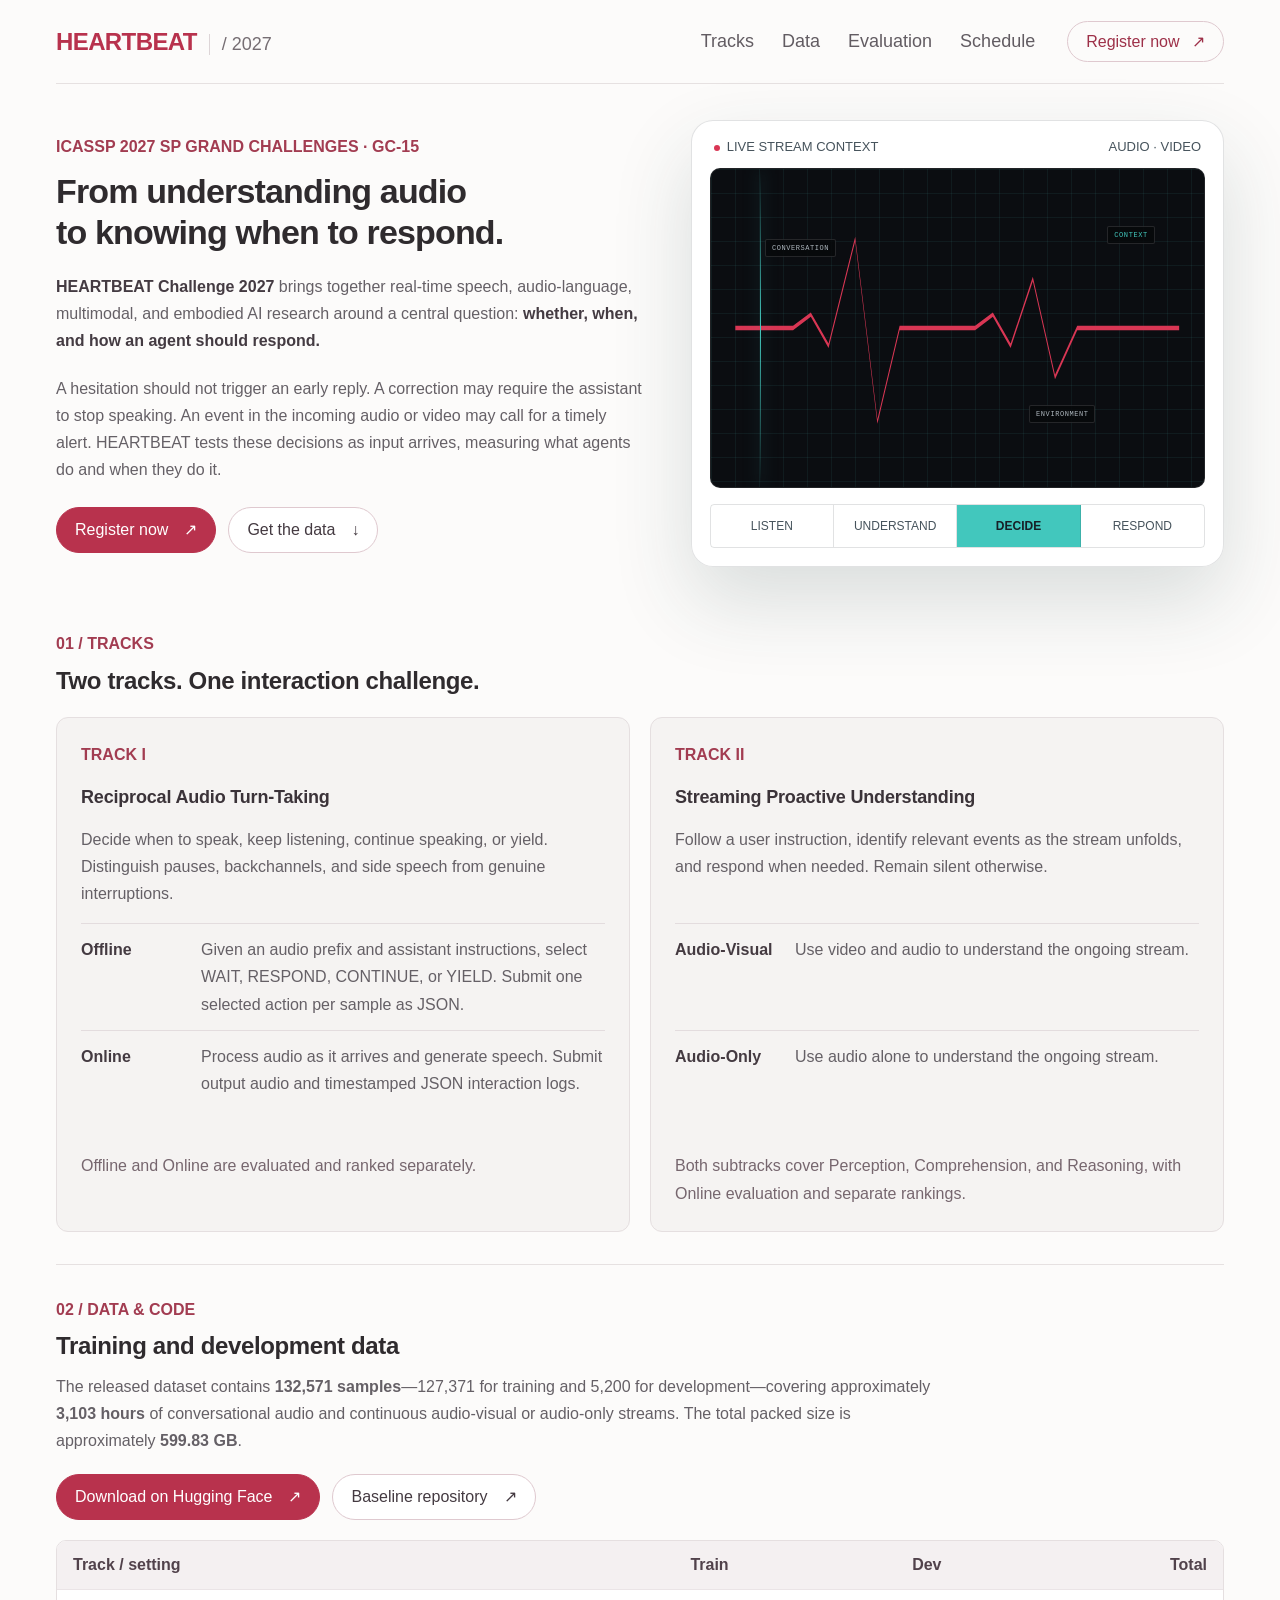
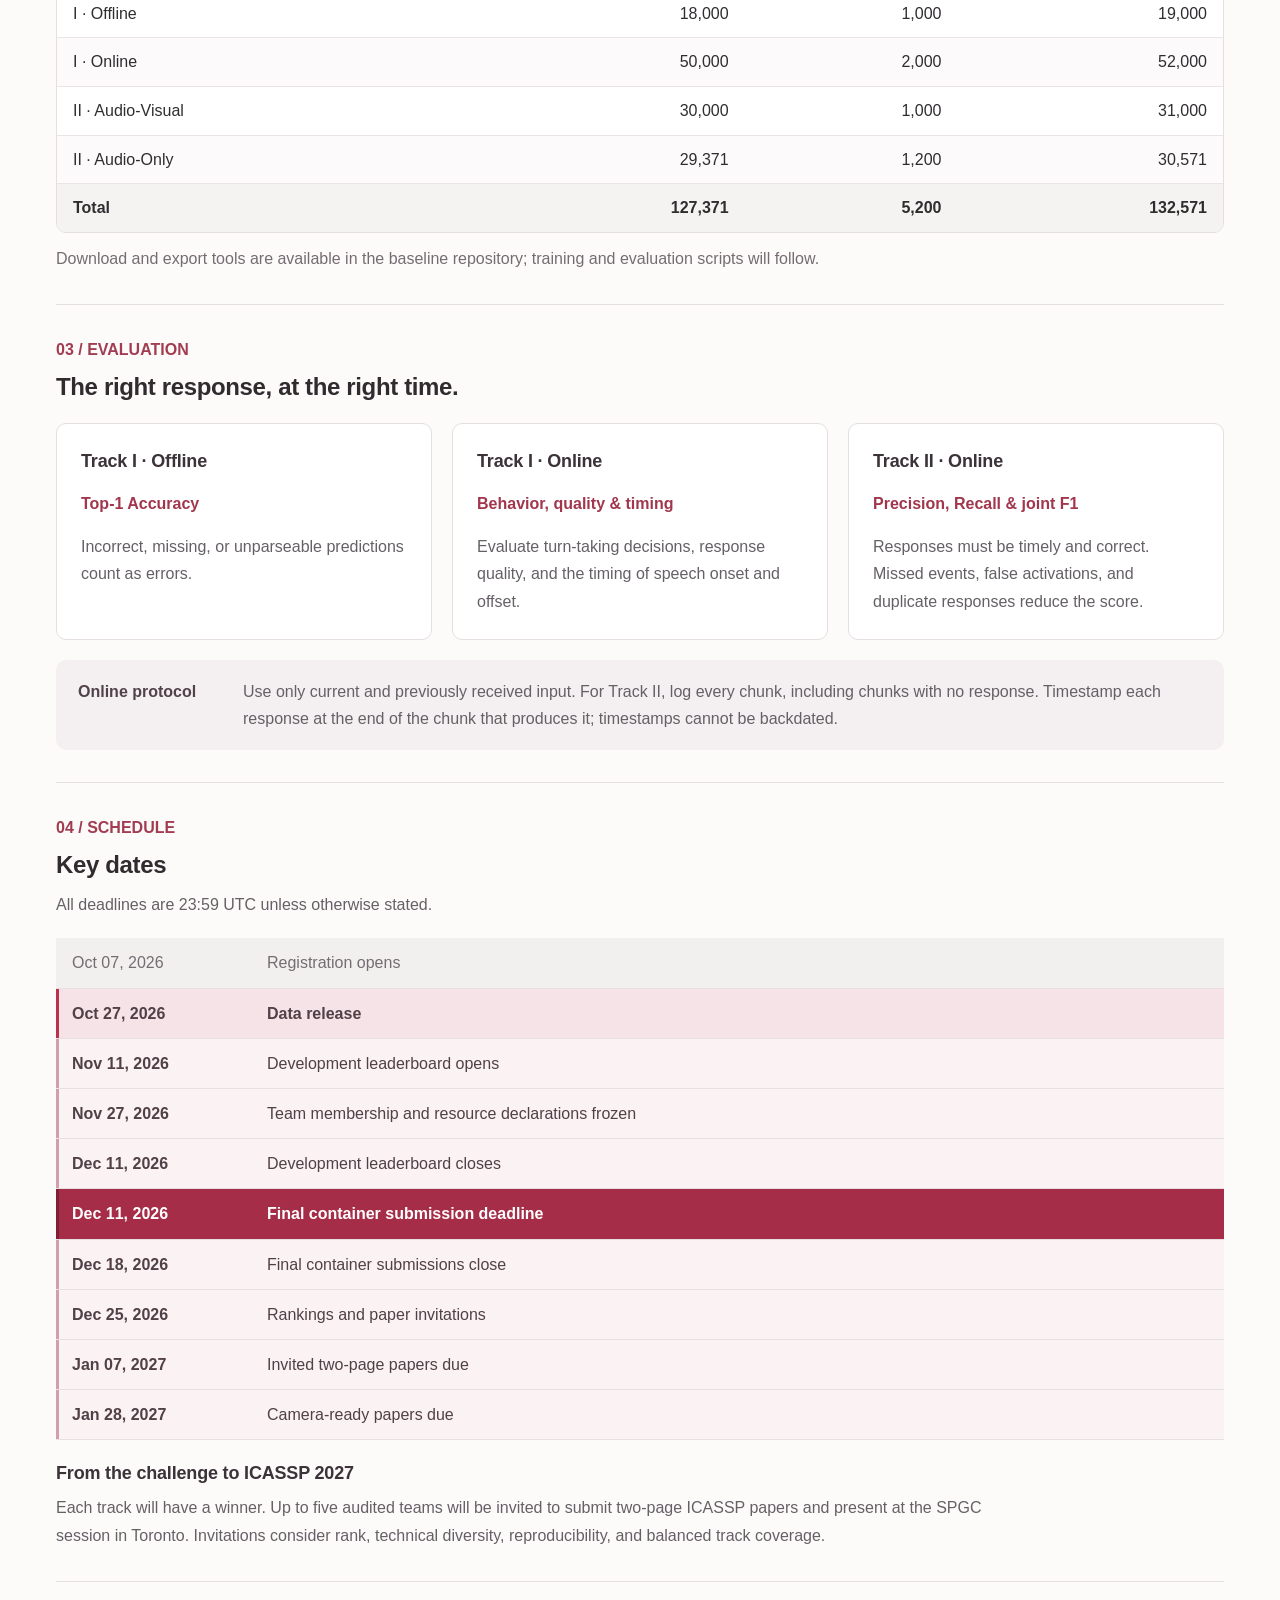
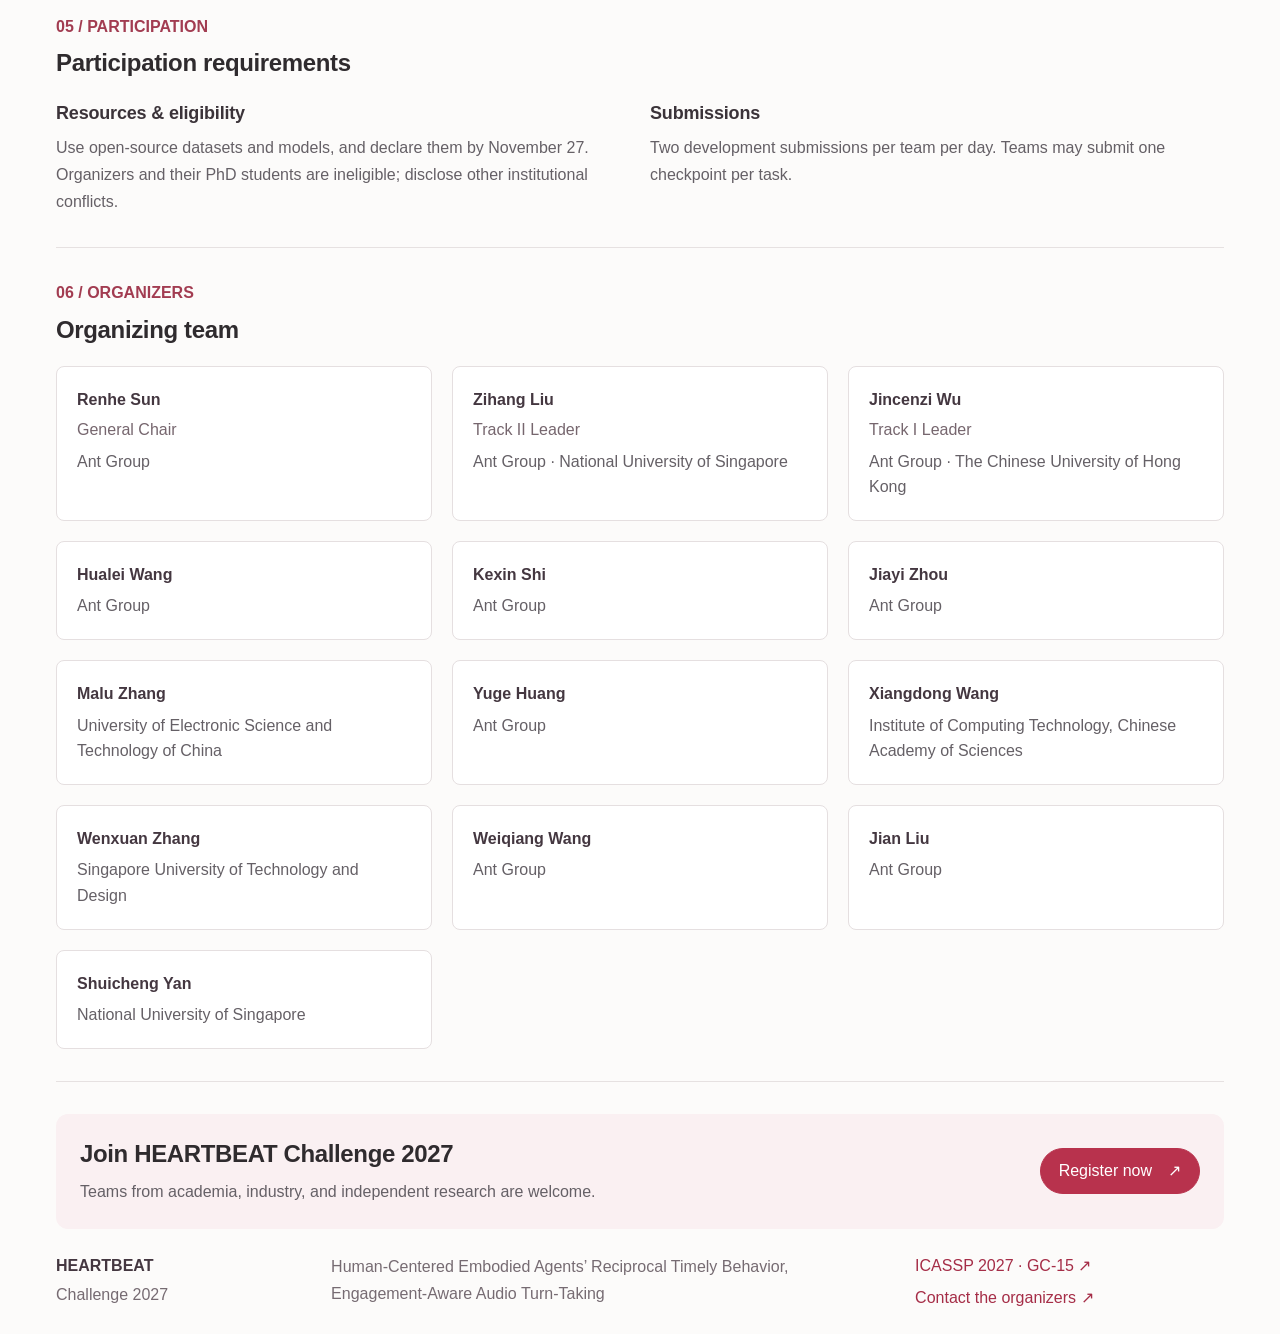
==== commit 77933104: "Refresh HEARTBEAT challenge website content and design" ====
--- a/index.html
+++ b/index.html
@@ -3,7 +3,7 @@
   <head>
     <meta charset="utf-8">
     <meta name="viewport" content="width=device-width, initial-scale=1">
-    <meta name="theme-color" content="#f5f8f8">
+    <meta name="theme-color" content="#fcfbfa">
     <meta name="color-scheme" content="light">
     <title>HEARTBEAT Challenge 2027 | Human-Centered Audio Agents</title>
     <meta name="description" content="A challenge for timely, context-appropriate behavior in conversational audio and continuous audio-visual or audio-only streams.">
@@ -22,7 +22,108 @@
     <meta name="twitter:title" content="HEARTBEAT Challenge 2027 | Human-Centered Audio Agents">
     <meta name="twitter:description" content="A challenge for timely, context-appropriate behavior in conversational audio and continuous audio-visual or audio-only streams.">
     <meta name="twitter:image" content="https://heartbeat-challenge.github.io/og.png">
-    <link rel="stylesheet" href="styles.css?v=acf11a33c671">
+    <link rel="stylesheet" href="styles.css?v=cd91b7ae667f">
   </head>
-  <body><div class="site-shell"><div class="top-signal" aria-hidden="true"></div><header class="site-header"><a class="wordmark" href="#top" aria-label="HEARTBEAT Challenge 2027 home"><span class="wordmark-pulse" aria-hidden="true"></span><span>HEARTBEAT</span><small>/ 2027</small></a><nav aria-label="Primary navigation"><a href="#tracks">Tracks</a><a href="#data">Data</a><a href="#evaluation">Evaluation</a><a href="#schedule">Schedule</a></nav><a class="header-cta" href="https://docs.google.com/forms/d/e/1FAIpQLSeq71Oni7f8qC5xNKklaiRbovr6B1ZjVRHOJLXYPUYYPjAZ2w/viewform?usp=header" target="_blank" rel="noopener noreferrer" aria-label="Register now for HEARTBEAT Challenge 2027 (opens in a new tab)">Register now <span aria-hidden="true">↗</span></a></header><main id="top"><section class="hero section-pad" aria-labelledby="hero-title"><div class="hero-copy"><p class="eyebrow"><span class="live-dot" aria-hidden="true"></span> ICASSP 2027 · SIGNAL PROCESSING GRAND CHALLENGE</p><h1 id="hero-title">Teach interactive agents <span>when to respond—</span> and when not to.</h1><p class="hero-lede">HEARTBEAT evaluates whether human-centered systems can decide<strong> whether, when, and how</strong> to respond to conversational audio and continuous audio-visual or audio-only streams.</p><div class="hero-actions"><a class="button button-primary" href="https://docs.google.com/forms/d/e/1FAIpQLSeq71Oni7f8qC5xNKklaiRbovr6B1ZjVRHOJLXYPUYYPjAZ2w/viewform?usp=header" target="_blank" rel="noopener noreferrer" aria-label="Register now for HEARTBEAT Challenge 2027 (opens in a new tab)">Register now <span aria-hidden="true">↗</span></a><a class="button button-ghost" href="#tracks">Explore the tracks <span aria-hidden="true">↓</span></a></div><p class="launch-note"><span>STATUS / REGISTRATION OPEN</span> Registration has been open since October 7, 2026</p></div><div class="monitor-card" aria-label="Illustration of a context-aware streaming decision window"><div class="monitor-head"><span>LIVE STREAM CONTEXT</span><span>00:42.8</span></div><div class="monitor-screen" aria-hidden="true"><div class="monitor-grid"></div><div class="trace-reveal"><div class="trace-line"></div></div><div class="scan-line"></div><span class="audio-label label-a">STREAM</span><span class="audio-label label-b">PAUSE</span><span class="audio-label label-c">TRIGGER?</span></div><div class="decision-panel"><div><span class="micro-label">DECISION WINDOW</span><strong>Continue listening</strong></div><span class="confidence">92.4%</span></div><div class="action-row" aria-label="Possible turn-taking behaviors"><span>RECEIVE</span><span>UPDATE STATE</span><span class="active">DECIDE</span><span>RESPOND</span></div><p class="monitor-foot">Only information received up to the current time may be used.</p></div><div class="hero-stats" aria-label="Challenge at a glance"><div><strong>02</strong><span>Independent tracks</span></div><div><strong>02</strong><span>Track I settings</span></div><div><strong>02</strong><span>Track II subtracks</span></div><div><strong>03</strong><span>Cognitive levels</span></div></div></section><div class="signal-marquee" aria-hidden="true"><div>LISTEN · DECIDE · RESPOND · ABSTAIN · LISTEN · DECIDE · RESPOND · ABSTAIN ·</div></div><section class="manifesto section-pad" id="overview" aria-labelledby="overview-title"><div class="section-kicker">01 / THE QUESTION</div><div class="manifesto-grid"><h2 id="overview-title">Listening is not enough. An agent must know what to do next.</h2><div class="manifesto-copy"><p>Human-centered systems must distinguish genuine opportunities to respond from pauses, backchannels, self-repairs, ambiguous events, and moments where continued listening is better.</p><p class="accent-quote">Knowing when not to act is part of acting intelligently.</p></div></div><div class="principles"><article><span>01</span><h3>Timely</h3><p>Respond at the right moment—not merely as soon as possible.</p></article><article><span>02</span><h3>Context-aware</h3><p>Choose behavior that fits the conversation, current stream, and user goal.</p></article><article><span>03</span><h3>Restrained</h3><p>Remain silent when the current evidence does not require a response.</p></article></div></section><section class="tracks section-pad" id="tracks" aria-labelledby="tracks-title"><div class="section-heading"><div><div class="section-kicker">02 / THE TRACKS</div><h2 id="tracks-title">Two tracks.<br/>Multiple settings.</h2></div><p>Track I has separate Offline and Online evaluations and rankings. Track II offers Audio-Visual and Audio-Only subtracks, both evaluated through online streaming.</p></div><div class="track-grid"><article class="track-card"><div class="track-top"><span>TRACK I</span><strong>01</strong></div><h3>Reciprocal Audio Turn-Taking</h3><p class="track-tagline">Know when to begin responding—and when to stop speaking.</p><p class="track-body">Systems participate naturally in ongoing conversations by using the audio context and their current state to decide whether to respond, keep listening, stop speaking, or handle new information appropriately.</p><div class="action-pills" aria-label="TRACK I settings"><span>Offline decision-making</span><span>Online duplex interaction</span></div><ol class="output-list"><li><span>0<!-- -->1</span>Offline · Four-way action selection</li><li><span>0<!-- -->2</span>Online · Response onset</li><li><span>0<!-- -->3</span>Online · Speech cessation</li></ol><div class="case-pair"><div><span class="micro-label">INTERACTION COVERAGE</span><p>Requests · Clarification · Correction · Information updates · Interruptions · Pause, cancel, and resume</p></div><div><span class="micro-label">CHALLENGING MOMENTS</span><p>Natural pauses · Hesitations · Self-repairs · Incomplete utterances · Backchannels · Side speech</p></div></div></article><article class="track-card"><div class="track-top"><span>TRACK II</span><strong>02</strong></div><h3>Streaming Proactive Understanding</h3><p class="track-tagline">Decide when to respond and what to say as the stream unfolds.</p><p class="track-body">Systems receive one instruction, then process audio-visual or audio-only input online and in chronological order. They must use only information observed so far, support multiple responses in one stream, and remain silent when no response is needed.</p><div class="action-pills" aria-label="TRACK II settings"><span>Audio-visual subtrack</span><span>Audio-only subtrack</span><span>Online only</span></div><ol class="output-list"><li><span>0<!-- -->1</span>Perception</li><li><span>0<!-- -->2</span>Comprehension</li><li><span>0<!-- -->3</span>Reasoning</li></ol><div class="case-pair"><div><span class="micro-label">CAUSAL PROCESSING</span><p>Current and previous chunks only · Continuous state · No access to the complete recording</p></div><div><span class="micro-label">RESPONSE POLICY</span><p>Autonomous trigger detection · Multiple responses · Explicit silence when no response is needed</p></div></div></article></div></section><section class="data-section section-pad" id="data" aria-labelledby="data-title"><div class="section-heading light-heading"><div><div class="section-kicker">03 / THE PROTOCOL</div><h2 id="data-title">Causal input.<br/>Observable output.</h2></div><p>Online systems process each stream in chronological order and may access only the current chunk and information received earlier.</p></div><div class="data-table" role="table" aria-label="Track protocols and submission requirements"><div class="data-row data-head" role="row"><span role="columnheader">Setting</span><span role="columnheader">Input</span><span role="columnheader">Required output</span></div><div class="data-row" role="row"><span role="cell"><b>Track I · Offline</b><small>One prediction per sample</small></span><p class="data-cell" role="cell"><span>Input</span>Conversational audio prefix, assistant instructions, and four candidate actions</p><p class="data-cell" role="cell"><span>Required output</span>One selected option per sample in JSON</p></div><div class="data-row" role="row"><span role="cell"><b>Track I · Online</b><small>Real-time duplex interaction</small></span><p class="data-cell" role="cell"><span>Input</span>Real-time chunks of user speech, other participants&#x27; speech, and environmental audio</p><p class="data-cell" role="cell"><span>Required output</span>Output audio plus JSON logs with chunk intervals, speech onset and offset, and response content</p></div><div class="data-row" role="row"><span role="cell"><b>Track II · Online</b><small>Participant-selected chunks</small></span><p class="data-cell" role="cell"><span>Input</span>Audio-visual or audio-only chunks received in chronological order</p><p class="data-cell" role="cell"><span>Required output</span>A JSON record for every chunk with its time interval and model output</p></div></div><div class="hidden-benchmark"><div class="benchmark-bar protocol-bar" aria-label="Online processing principles"><span>CAUSAL ACCESS ONLY</span><span>MULTIPLE RESPONSES</span><span>EXPLICIT SILENCE</span></div><div class="benchmark-copy"><p><strong>Continuous state</strong> Systems maintain context as new input arrives. They cannot inspect the full recording in advance or defer every response until the stream ends.</p><p><strong>Time-accounted output</strong> For Track II, a response is timestamped at the end of the chunk that produced it, so chunk length directly affects measured latency.</p></div><p class="protocol-note">Every Track II chunk must be logged, including chunks with no response.</p></div></section><section class="evaluation section-pad" id="evaluation" aria-labelledby="evaluation-title"><div class="section-heading"><div><div class="section-kicker">04 / EVALUATION</div><h2 id="evaluation-title">Mode-specific scoring.<br/>Timing that counts.</h2></div><p>Each track follows its own task protocol. Correct content matters only when the system also responds at an appropriate time.</p></div><div class="score-grid score-grid-three"><article class="score-card score-one"><div class="score-card-head"><span>TRACK I · OFFLINE</span><span>I / OFF</span></div><p class="formula">TOP-1 ACCURACY</p><div class="score-components"><div><span class="metric-index">01</span><p><strong>Four-way selection</strong>Select one candidate action from the audio context at the designated decision point.</p></div><div><span class="metric-index">02</span><p><strong>Exact scoring</strong>Incorrect, missing, or unparseable predictions are counted as errors.</p></div><div><span class="metric-index">03</span><p><strong>No latency term</strong>Offline evaluation measures handling correctness only.</p></div></div></article><article class="score-card score-one-online"><div class="score-card-head"><span>TRACK I · ONLINE</span><span>I / ON</span></div><p class="formula">BEHAVIOR + QUALITY + TIMING</p><div class="score-components"><div><span class="metric-index">01</span><p><strong>Turn-taking decision</strong>Correctly begin responding or stop speaking; missed, false, and duplicate triggers affect the result.</p></div><div><span class="metric-index">02</span><p><strong>Response quality</strong>Satisfy the request and context; different valid formulations are accepted.</p></div><div><span class="metric-index">03</span><p><strong>Response timing</strong>Match actual speech onset and cessation to their timing windows and report both latencies.</p></div></div></article><article class="score-card score-two"><div class="score-card-head"><span>TRACK II · ONLINE</span><span>II / ON</span></div><p class="formula">PRECISION / RECALL / JOINT F1</p><div class="score-components"><div><span class="metric-index">01</span><p><strong>Temporal matching</strong>Match actual responses to ground-truth triggers inside the specified tolerance window.</p></div><div><span class="metric-index">02</span><p><strong>Content correctness</strong>Verify structured answers by task rules and open-ended responses against references.</p></div><div><span class="metric-index">03</span><p><strong>Error sensitivity</strong>Missed events, false activations, and duplicate responses all reduce the score.</p></div></div></article></div><p class="tie-note"><span>TRACK II TIMING</span> A response is timestamped at the end of the chunk that generated it and cannot be backdated; chunk length therefore directly affects measured latency.</p></section><section class="rules-section section-pad" id="rules" aria-labelledby="rules-title"><div class="rules-intro"><div class="section-kicker">05 / PARTICIPATION</div><h2 id="rules-title">Compete openly.<br/>Evaluate reproducibly.</h2><p>Public data and pretrained models are welcome when declared and legally usable. Award-eligible systems are evaluated under a transparent, frozen protocol.</p></div><div class="rules-grid"><article><span>ELIGIBILITY</span><p>Organizers and their PhD students are ineligible. Other institutional conflicts must be disclosed.</p></article><article><span>EXTERNAL RESOURCES</span><p>Public data and pretrained models must be declared, legally usable, and obtainable by the resource freeze.</p></article><article><span>SUBMISSIONS</span><p>Two development submissions per team/day; one primary and one backup final container.</p></article><article><span>REPRODUCIBILITY</span><p>Finalists provide a method card, manifests, model hashes, seeds, dependencies, and rerunnable code.</p></article><article><span>EXECUTION</span><p>No-network OCI containers run on randomized filenames with state reset between episodes.</p></article><article><span>NOT AWARD-ELIGIBLE</span><p>Private data, private test annotation, and private or commercial inference services.</p></article></div></section><section class="schedule section-pad" id="schedule" aria-labelledby="schedule-title"><div class="section-heading light-heading"><div><div class="section-kicker">06 / SCHEDULE</div><h2 id="schedule-title">From launch to<br/>ICASSP-ready.</h2></div><p>All deadlines: 23:59 UTC unless otherwise stated. The final container deadline is highlighted.</p></div><ol class="timeline"><li class=""><div class="timeline-date"><strong>OCT 07</strong><span>2026</span></div><div class="timeline-node" aria-hidden="true"></div><p>Registration opens and website goes live</p></li><li class=""><div class="timeline-date"><strong>OCT 20</strong><span>2026</span></div><div class="timeline-node" aria-hidden="true"></div><p>Data, rules, scoring tools, and baseline systems released</p></li><li class=""><div class="timeline-date"><strong>NOV 04</strong><span>2026</span></div><div class="timeline-node" aria-hidden="true"></div><p>Development leaderboard opens</p></li><li class=""><div class="timeline-date"><strong>NOV 20</strong><span>2026</span></div><div class="timeline-node" aria-hidden="true"></div><p>Team membership and resource declarations frozen</p></li><li class=""><div class="timeline-date"><strong>DEC 04</strong><span>2026</span></div><div class="timeline-node" aria-hidden="true"></div><p>Development leaderboard closes</p></li><li class="deadline"><div class="timeline-date"><strong>DEC 11</strong><span>2026</span></div><div class="timeline-node" aria-hidden="true"></div><p>Final container submission deadline</p></li><li class=""><div class="timeline-date"><strong>DEC 18</strong><span>2026</span></div><div class="timeline-node" aria-hidden="true"></div><p>Final rankings and paper invitations announced</p></li><li class=""><div class="timeline-date"><strong>JAN 07</strong><span>2027</span></div><div class="timeline-node" aria-hidden="true"></div><p>Invited two-page papers due</p></li><li class=""><div class="timeline-date"><strong>JAN 28</strong><span>2027</span></div><div class="timeline-node" aria-hidden="true"></div><p>Camera-ready two-page papers due</p></li></ol></section><section class="recognition section-pad" aria-labelledby="recognition-title"><div class="recognition-copy"><div class="section-kicker">07 / RECOGNITION</div><h2 id="recognition-title">Two track winners.<br/>Up to five invited teams.</h2></div><div class="recognition-card"><span class="big-number">05</span><p>Up to five audited, top-ranked teams across both rankings will be invited to submit 2-page ICASSP papers and present in person at the dedicated ICASSP 2027 SPGC session.</p><small>Invitations consider final rank, technical diversity, reproducibility, and balanced coverage of the two tracks.</small></div></section><section class="organizers section-pad" id="organizers" aria-labelledby="organizers-title"><div class="section-heading"><div><div class="section-kicker">08 / ORGANIZERS</div><h2 id="organizers-title">Built across research,<br/>evaluation, and operations.</h2></div><p>A cross-institutional team spanning audio research, benchmark design, data governance, infrastructure, and participant support.</p></div><ul class="team-list" aria-label="Full organizing team"><li><div class="organizer-person"><strong>Renhe Sun</strong><span class="organizer-role">GENERAL CHAIR</span></div><span class="organizer-affiliation">Ant Group</span></li><li><div class="organizer-person"><strong>Zihang Liu</strong><span class="organizer-role">DATASET &amp; EVALUATION LEAD</span></div><span class="organizer-affiliation">Ant Group · National University of Singapore</span></li><li><div class="organizer-person"><strong>Jincenzi Wu</strong><span class="organizer-role">PLATFORM &amp; OUTREACH LEAD</span></div><span class="organizer-affiliation">Ant Group · The Chinese University of Hong Kong</span></li><li><div class="organizer-person"><strong>Hualei Wang</strong></div><span class="organizer-affiliation">Ant Group</span></li><li><div class="organizer-person"><strong>Kexin Shi</strong></div><span class="organizer-affiliation">Ant Group</span></li><li><div class="organizer-person"><strong>Jiayi Zhou</strong></div><span class="organizer-affiliation">Ant Group</span></li><li><div class="organizer-person"><strong>Malu Zhang</strong></div><span class="organizer-affiliation">University of Electronic Science and Technology of China</span></li><li><div class="organizer-person"><strong>Yuge Huang</strong></div><span class="organizer-affiliation">Ant Group</span></li><li><div class="organizer-person"><strong>Xiangdong Wang</strong></div><span class="organizer-affiliation">Institute of Computing Technology, Chinese Academy of Sciences</span></li><li><div class="organizer-person"><strong>Wenxuan Zhang</strong></div><span class="organizer-affiliation">Singapore University of Technology and Design</span></li><li><div class="organizer-person"><strong>Weiqiang Wang</strong></div><span class="organizer-affiliation">Ant Group</span></li><li><div class="organizer-person"><strong>Jian Liu</strong></div><span class="organizer-affiliation">Ant Group</span></li><li><div class="organizer-person"><strong>Shuicheng Yan</strong></div><span class="organizer-affiliation">National University of Singapore</span></li></ul></section><section class="faq section-pad" id="faq" aria-labelledby="faq-title"><div class="faq-title-wrap"><div class="section-kicker">09 / FAQ</div><h2 id="faq-title">Good questions.<br/>Clear rules.</h2></div><div class="faq-list"><details open=""><summary>Are the two tracks combined?<span>+</span></summary><p>No. Track I has separate Offline and Online evaluations and rankings. Track II has Audio-Visual and Audio-Only subtracks, and participants may register for either subtrack.</p></details><details><summary>What input does each track use?<span>+</span></summary><p>Track I uses conversational audio. Track II offers an audio-visual subtrack and an audio-only subtrack; participants may enter either one.</p></details><details><summary>What does online processing allow?<span>+</span></summary><p>Systems process inputs in chronological order and may use only the current and previously received information. They cannot inspect the complete recording in advance or wait until the end to produce every answer.</p></details><details><summary>Can we use public datasets or pretrained models?<span>+</span></summary><p>Yes, if they are declared, legally usable, and obtainable by the November 20 resource-freeze date.</p></details><details><summary>What do participants submit?<span>+</span></summary><p>Track I Offline requires a JSON file with sample identifiers and selected options. Track I Online requires output audio and timestamped JSON logs. Track II requires per-chunk JSON containing time ranges and model outputs, including chunks with no response.</p></details><details><summary>How are systems evaluated?<span>+</span></summary><p>Track I Offline uses Top-1 accuracy; Track I Online evaluates turn-taking behavior, response quality, and response timing. Track II uses Precision, Recall, and joint F1 over correctly timed and correct responses.</p></details><details><summary>What happens after the final ranking?<span>+</span></summary><p>Each track has a winner, and up to five audited top-ranked teams across both rankings will be invited to submit 2-page ICASSP papers and present in person.</p></details></div></section><section class="final-cta section-pad" aria-labelledby="final-title"><div class="final-signal" aria-hidden="true"><div class="trace-line"></div></div><p>HEARTBEAT CHALLENGE 2027</p><h2 id="final-title">Listen. Decide. Respond—<span>or don&#x27;t.</span></h2><div class="final-row"><p>Registration is open. Complete the official form to enter HEARTBEAT Challenge 2027. Data, rules, scoring tools, and baseline systems follow October 20; the development leaderboard opens November 4.</p><a class="button button-primary" href="https://docs.google.com/forms/d/e/1FAIpQLSeq71Oni7f8qC5xNKklaiRbovr6B1ZjVRHOJLXYPUYYPjAZ2w/viewform?usp=header" target="_blank" rel="noopener noreferrer" aria-label="Register now for HEARTBEAT Challenge 2027 (opens in a new tab)">Register now <span aria-hidden="true">↗</span></a></div></section></main><footer><div class="footer-brand"><strong>HEARTBEAT</strong><span>Challenge 2027</span></div><p>Human-Centered Embodied Agents&#x27; Reciprocal Timely Behavior, Engagement-Aware Audio Turn-Taking</p><div class="footer-meta"><span>Proposed for ICASSP 2027 SPGC</span><a href="mailto:sunrenhe.srh@antgroup.com">Contact the organizers ↗</a></div></footer></div></body>
+  <body>
+    <div class="site-shell">
+      <header class="site-header">
+        <a class="wordmark" href="#top" aria-label="HEARTBEAT Challenge 2027 home">HEARTBEAT <span>/ 2027</span></a>
+        <nav aria-label="Primary navigation">
+          <a href="#tracks">Tracks</a><a href="#data">Data</a><a href="#evaluation">Evaluation</a><a href="#schedule">Schedule</a>
+        </nav>
+        <a href="https://docs.google.com/forms/d/e/1FAIpQLSeq71Oni7f8qC5xNKklaiRbovr6B1ZjVRHOJLXYPUYYPjAZ2w/viewform?usp=header" class="header-cta" target="_blank" rel="noopener noreferrer">Register now <span aria-hidden="true">↗</span></a>
+      </header>
+      <main id="top">
+        <section class="hero" aria-labelledby="hero-title">
+          <div class="hero-copy">
+            <p class="eyebrow">ICASSP 2027 SP GRAND CHALLENGES · <span class="challenge-id">GC-15</span></p>
+            <h1 id="hero-title">From understanding audio<br> to knowing when to respond.</h1>
+            <p class="hero-lede"><strong>HEARTBEAT Challenge 2027</strong> brings together real-time speech, audio-language, multimodal, and embodied AI research around a central question: <strong>whether, when, and how an agent should respond.</strong></p>
+
+            <p class="hero-lede">A hesitation should not trigger an early reply. A correction may require the assistant to stop speaking. An event in the incoming audio or video may call for a timely alert. HEARTBEAT tests these decisions as input arrives, measuring what agents do and when they do it.</p>
+            <div class="hero-actions"><a href="https://docs.google.com/forms/d/e/1FAIpQLSeq71Oni7f8qC5xNKklaiRbovr6B1ZjVRHOJLXYPUYYPjAZ2w/viewform?usp=header" class="button button-primary" target="_blank" rel="noopener noreferrer">Register now <span aria-hidden="true">↗</span></a><a class="button button-ghost" href="#data">Get the data <span aria-hidden="true">↓</span></a></div>
+          </div>
+          <div class="monitor-card challenge-visual" aria-label="Continuous input, context understanding, and response decisions">
+            <div class="monitor-head"><span>LIVE STREAM CONTEXT</span><span>AUDIO · VIDEO</span></div>
+            <div class="monitor-screen" aria-hidden="true"><div class="monitor-grid"></div><div class="trace-reveal"><div class="trace-line"></div></div><div class="scan-line"></div><span class="audio-label label-a">CONVERSATION</span><span class="audio-label label-b">ENVIRONMENT</span><span class="audio-label label-c">CONTEXT</span></div>
+            <div class="action-row" aria-label="Listen, understand, decide, and respond"><span>LISTEN</span><span>UNDERSTAND</span><span class="active">DECIDE</span><span>RESPOND</span></div>
+          </div>
+        </section>
+
+        <section class="content-section" id="tracks" aria-labelledby="tracks-title">
+          <div class="section-heading"><p class="section-kicker">01 / TRACKS</p><h2 id="tracks-title">Two tracks. One interaction challenge.</h2></div>
+          <div class="track-grid">
+            <article class="track-card">
+              <p class="card-label">TRACK I</p><h3>Reciprocal Audio Turn-Taking</h3>
+              <p>Decide when to speak, keep listening, continue speaking, or yield. Distinguish pauses, backchannels, and side speech from genuine interruptions.</p>
+              <dl class="track-settings"><div><dt>Offline</dt><dd>Given an audio prefix and assistant instructions, select WAIT, RESPOND, CONTINUE, or YIELD. Submit one selected action per sample as JSON.</dd></div><div><dt>Online</dt><dd>Process audio as it arrives and generate speech. Submit output audio and timestamped JSON interaction logs.</dd></div></dl>
+              <p class="card-note">Offline and Online are evaluated and ranked separately.</p>
+            </article>
+            <article class="track-card">
+              <p class="card-label">TRACK II</p><h3>Streaming Proactive Understanding</h3>
+              <p>Follow a user instruction, identify relevant events as the stream unfolds, and respond when needed. Remain silent otherwise.</p>
+              <dl class="track-settings"><div><dt>Audio-Visual</dt><dd>Use video and audio to understand the ongoing stream.</dd></div><div><dt>Audio-Only</dt><dd>Use audio alone to understand the ongoing stream.</dd></div></dl>
+              <p class="card-note">Both subtracks cover Perception, Comprehension, and Reasoning, with Online evaluation and separate rankings.</p>
+            </article>
+          </div>
+        </section>
+
+        <section class="content-section" id="data" aria-labelledby="data-title">
+          <div class="section-heading"><p class="section-kicker">02 / DATA &amp; CODE</p><h2 id="data-title">Training and development data</h2><p>The released dataset contains <strong>132,571 samples</strong>—127,371 for training and 5,200 for development—covering approximately <strong>3,103 hours</strong> of conversational audio and continuous audio-visual or audio-only streams. The total packed size is approximately <strong>599.83 GB</strong>.</p></div>
+          <div class="resource-links"><a href="https://huggingface.co/inclusionAI/Realtime-Venus/tree/main/data/HEARTBEAT_Challenge" class="button button-primary" target="_blank" rel="noopener noreferrer">Download on Hugging Face <span aria-hidden="true">↗</span></a><a href="https://github.com/heartbeat-challenge/HEARTBEAT_challenge_baseline/" class="button button-ghost" target="_blank" rel="noopener noreferrer">Baseline repository <span aria-hidden="true">↗</span></a></div>
+          <div class="table-wrap" role="region" aria-label="Dataset statistics" tabindex="0">
+            <table class="dataset-table"><caption>Dataset summary by track and setting</caption><thead><tr><th scope="col">Track / setting</th><th scope="col" class="numeric">Train</th><th scope="col" class="numeric">Dev</th><th scope="col" class="numeric">Total</th></tr></thead><tbody><tr><th scope="row">I · Offline</th><td>18,000</td><td>1,000</td><td>19,000</td></tr>
+<tr><th scope="row">I · Online</th><td>50,000</td><td>2,000</td><td>52,000</td></tr>
+<tr><th scope="row">II · Audio-Visual</th><td>30,000</td><td>1,000</td><td>31,000</td></tr>
+<tr><th scope="row">II · Audio-Only</th><td>29,371</td><td>1,200</td><td>30,571</td></tr></tbody><tfoot><tr><th scope="row">Total</th><td>127,371</td><td>5,200</td><td>132,571</td></tr></tfoot></table>
+          </div>
+          <div class="data-notes"><p>Download and export tools are available in the baseline repository; training and evaluation scripts will follow.</p></div>
+        </section>
+
+        <section class="content-section" id="evaluation" aria-labelledby="evaluation-title">
+          <div class="section-heading"><p class="section-kicker">03 / EVALUATION</p><h2 id="evaluation-title">The right response, at the right time.</h2></div>
+          <div class="evaluation-grid">
+            <article class="info-card"><h3>Track I · Offline</h3><p class="metric">Top-1 Accuracy</p><p>Incorrect, missing, or unparseable predictions count as errors.</p></article>
+            <article class="info-card"><h3>Track I · Online</h3><p class="metric">Behavior, quality &amp; timing</p><p>Evaluate turn-taking decisions, response quality, and the timing of speech onset and offset.</p></article>
+            <article class="info-card"><h3>Track II · Online</h3><p class="metric">Precision, Recall &amp; joint F1</p><p>Responses must be timely and correct. Missed events, false activations, and duplicate responses reduce the score.</p></article>
+          </div>
+          <div class="protocol-note"><strong>Online protocol</strong><p>Use only current and previously received input. For Track II, log every chunk, including chunks with no response. Timestamp each response at the end of the chunk that produces it; timestamps cannot be backdated.</p></div>
+        </section>
+
+        <section class="content-section" id="schedule" aria-labelledby="schedule-title">
+          <div class="section-heading"><p class="section-kicker">04 / SCHEDULE</p><h2 id="schedule-title">Key dates</h2><p>All deadlines are 23:59 UTC unless otherwise stated.</p></div>
+          <ol class="timeline"><li class="past"><time datetime="2026-10-07">Oct 07, 2026</time><span>Registration opens</span></li>
+<li class="upcoming next"><time datetime="2026-10-27">Oct 27, 2026</time><span>Data release</span></li>
+<li class="upcoming"><time datetime="2026-11-11">Nov 11, 2026</time><span>Development leaderboard opens</span></li>
+<li class="upcoming"><time datetime="2026-11-27">Nov 27, 2026</time><span>Team membership and resource declarations frozen</span></li>
+<li class="upcoming"><time datetime="2026-12-11">Dec 11, 2026</time><span>Development leaderboard closes</span></li>
+<li class="upcoming deadline"><time datetime="2026-12-11">Dec 11, 2026</time><span>Final container submission deadline</span></li>
+<li class="upcoming"><time datetime="2026-12-18">Dec 18, 2026</time><span>Final container submissions close</span></li>
+<li class="upcoming"><time datetime="2026-12-25">Dec 25, 2026</time><span>Rankings and paper invitations</span></li>
+<li class="upcoming"><time datetime="2027-01-07">Jan 07, 2027</time><span>Invited two-page papers due</span></li>
+<li class="upcoming"><time datetime="2027-01-28">Jan 28, 2027</time><span>Camera-ready papers due</span></li></ol>
+          <div class="recognition-note"><h3>From the challenge to ICASSP 2027</h3><p>Each track will have a winner. Up to five audited teams will be invited to submit two-page ICASSP papers and present at the SPGC session in Toronto. Invitations consider rank, technical diversity, reproducibility, and balanced track coverage.</p></div>
+        </section>
+
+        <section class="content-section" id="participation" aria-labelledby="participation-title">
+          <div class="section-heading"><p class="section-kicker">05 / PARTICIPATION</p><h2 id="participation-title">Participation requirements</h2></div>
+          <div class="participation-grid">
+            <article><h3>Resources &amp; eligibility</h3><p>Use open-source datasets and models, and declare them by November 27. Organizers and their PhD students are ineligible; disclose other institutional conflicts.</p></article>
+            <article><h3>Submissions</h3><p>Two development submissions per team per day. Teams may submit one checkpoint per task.</p></article>
+          </div>
+        </section>
+
+        <section class="content-section" id="organizers" aria-labelledby="organizers-title">
+          <div class="section-heading"><p class="section-kicker">06 / ORGANIZERS</p><h2 id="organizers-title">Organizing team</h2></div>
+          <ul class="team-list" aria-label="Full organizing team"><li><div class="organizer-person"><strong>Renhe Sun</strong><span class="organizer-role">General Chair</span></div><span class="organizer-affiliation">Ant Group</span></li><li><div class="organizer-person"><strong>Zihang Liu</strong><span class="organizer-role">Track II Leader</span></div><span class="organizer-affiliation">Ant Group · National University of Singapore</span></li><li><div class="organizer-person"><strong>Jincenzi Wu</strong><span class="organizer-role">Track I Leader</span></div><span class="organizer-affiliation">Ant Group · The Chinese University of Hong Kong</span></li><li><div class="organizer-person"><strong>Hualei Wang</strong></div><span class="organizer-affiliation">Ant Group</span></li><li><div class="organizer-person"><strong>Kexin Shi</strong></div><span class="organizer-affiliation">Ant Group</span></li><li><div class="organizer-person"><strong>Jiayi Zhou</strong></div><span class="organizer-affiliation">Ant Group</span></li><li><div class="organizer-person"><strong>Malu Zhang</strong></div><span class="organizer-affiliation">University of Electronic Science and Technology of China</span></li><li><div class="organizer-person"><strong>Yuge Huang</strong></div><span class="organizer-affiliation">Ant Group</span></li><li><div class="organizer-person"><strong>Xiangdong Wang</strong></div><span class="organizer-affiliation">Institute of Computing Technology, Chinese Academy of Sciences</span></li><li><div class="organizer-person"><strong>Wenxuan Zhang</strong></div><span class="organizer-affiliation">Singapore University of Technology and Design</span></li><li><div class="organizer-person"><strong>Weiqiang Wang</strong></div><span class="organizer-affiliation">Ant Group</span></li><li><div class="organizer-person"><strong>Jian Liu</strong></div><span class="organizer-affiliation">Ant Group</span></li><li><div class="organizer-person"><strong>Shuicheng Yan</strong></div><span class="organizer-affiliation">National University of Singapore</span></li></ul>
+        </section>
+
+        <section class="final-cta" aria-labelledby="final-title">
+          <div><h2 id="final-title">Join HEARTBEAT Challenge 2027</h2><p>Teams from academia, industry, and independent research are welcome.</p></div>
+          <a href="https://docs.google.com/forms/d/e/1FAIpQLSeq71Oni7f8qC5xNKklaiRbovr6B1ZjVRHOJLXYPUYYPjAZ2w/viewform?usp=header" class="button button-primary" target="_blank" rel="noopener noreferrer">Register now <span aria-hidden="true">↗</span></a>
+        </section>
+      </main>
+      <footer><div class="footer-brand"><strong>HEARTBEAT</strong><span>Challenge 2027</span></div><p>Human-Centered Embodied Agents’ Reciprocal Timely Behavior, Engagement-Aware Audio Turn-Taking</p><div class="footer-meta"><a href="https://2027.ieeeicassp.org/sp-grand-challenges/" target="_blank" rel="noopener noreferrer">ICASSP 2027 · GC-15 <span aria-hidden="true">↗</span></a><a href="mailto:sunrenhe.srh@antgroup.com">Contact the organizers ↗</a></div></footer>
+    </div>
+  </body>
 </html>
--- a/styles.css
+++ b/styles.css
@@ -19,326 +19,6 @@
   --sans: Inter, "Helvetica Neue", Helvetica, Arial, sans-serif;
 }
 
-* {
-  box-sizing: border-box;
-}
-
-html {
-  scroll-behavior: smooth;
-  background: var(--page);
-}
-
-body {
-  margin: 0;
-  background: var(--page);
-  color: var(--ink);
-  font-family: var(--sans);
-  -webkit-font-smoothing: antialiased;
-  text-rendering: optimizeLegibility;
-}
-
-a {
-  color: inherit;
-  text-decoration: none;
-}
-
-button,
-a,
-summary {
-  -webkit-tap-highlight-color: transparent;
-}
-
-a:focus-visible,
-summary:focus-visible {
-  outline: 2px solid var(--signal-dark);
-  outline-offset: 4px;
-}
-
-::selection {
-  background: var(--pulse);
-  color: white;
-}
-
-.site-shell {
-  min-height: 100vh;
-  overflow: clip;
-}
-
-.top-signal {
-  position: fixed;
-  z-index: 100;
-  top: 0;
-  left: 0;
-  width: 100%;
-  height: 3px;
-  background: linear-gradient(90deg, transparent 0%, var(--pulse) 25%, var(--signal) 50%, var(--pulse) 75%, transparent 100%);
-  background-size: 220% 100%;
-  animation: top-pulse 4.5s linear infinite;
-}
-
-.site-header {
-  position: absolute;
-  z-index: 30;
-  top: 0;
-  left: 0;
-  display: grid;
-  width: 100%;
-  min-height: 84px;
-  grid-template-columns: 1fr auto 1fr;
-  align-items: center;
-  padding: 0 clamp(22px, 4vw, 70px);
-  border-bottom: 1px solid var(--line);
-  background: rgba(255, 255, 255, 0.82);
-  box-shadow: 0 8px 30px rgba(38, 61, 63, 0.06);
-  backdrop-filter: blur(18px);
-}
-
-.wordmark {
-  display: inline-flex;
-  width: fit-content;
-  align-items: center;
-  gap: 10px;
-  font-size: 15px;
-  font-weight: 800;
-  letter-spacing: 0.08em;
-}
-
-.wordmark small {
-  color: var(--muted-dark);
-  font-family: var(--mono);
-  font-size: 10px;
-  font-weight: 500;
-  letter-spacing: 0.08em;
-}
-
-.wordmark-pulse {
-  width: 10px;
-  height: 10px;
-  border-radius: 50%;
-  background: var(--pulse);
-  box-shadow: 0 0 0 5px rgba(255, 73, 100, 0.12), 0 0 20px rgba(255, 73, 100, 0.7);
-  animation: dot-beat 1.7s ease-in-out infinite;
-}
-
-.site-header nav {
-  display: flex;
-  gap: clamp(18px, 2.4vw, 40px);
-  color: #44515a;
-  font-family: var(--mono);
-  font-size: 10px;
-  letter-spacing: 0.08em;
-  text-transform: uppercase;
-}
-
-.site-header nav a {
-  position: relative;
-  padding: 10px 0;
-}
-
-.site-header nav a::after {
-  position: absolute;
-  right: 0;
-  bottom: 5px;
-  left: 0;
-  height: 1px;
-  content: "";
-  background: var(--pulse);
-  transform: scaleX(0);
-  transform-origin: right;
-  transition: transform 180ms ease;
-}
-
-.site-header nav a:hover::after {
-  transform: scaleX(1);
-  transform-origin: left;
-}
-
-.header-cta {
-  display: inline-flex;
-  min-height: 42px;
-  align-items: center;
-  justify-self: end;
-  gap: 18px;
-  padding: 0 4px 0 18px;
-  border-left: 1px solid var(--line);
-  font-size: 12px;
-  font-weight: 650;
-}
-
-.header-cta span {
-  display: grid;
-  width: 34px;
-  height: 34px;
-  border-radius: 50%;
-  background: var(--pulse);
-  color: white;
-  place-items: center;
-  transition: transform 180ms ease;
-}
-
-.header-cta:hover span {
-  transform: rotate(-45deg);
-}
-
-.section-pad {
-  padding-right: clamp(22px, 5vw, 84px);
-  padding-left: clamp(22px, 5vw, 84px);
-}
-
-.hero {
-  position: relative;
-  display: grid;
-  min-height: 980px;
-  grid-template-columns: minmax(0, 1.15fr) minmax(360px, 0.75fr);
-  align-content: center;
-  gap: clamp(40px, 6vw, 100px);
-  padding-top: 150px;
-  padding-bottom: 48px;
-  background:
-    radial-gradient(circle at 78% 28%, rgba(66, 199, 189, 0.2), transparent 28%),
-    radial-gradient(circle at 13% 52%, rgba(217, 54, 84, 0.12), transparent 34%),
-    #f7fbfa;
-}
-
-.hero::before {
-  position: absolute;
-  inset: 84px 0 0;
-  pointer-events: none;
-  content: "";
-  background-image:
-    linear-gradient(rgba(23, 32, 39, 0.045) 1px, transparent 1px),
-    linear-gradient(90deg, rgba(23, 32, 39, 0.045) 1px, transparent 1px);
-  background-size: 80px 80px;
-  mask-image: linear-gradient(to bottom, black, transparent 88%);
-}
-
-.hero-copy,
-.monitor-card,
-.hero-stats {
-  position: relative;
-  z-index: 1;
-}
-
-.eyebrow,
-.section-kicker,
-.micro-label,
-.launch-note,
-.monitor-head,
-.protocol-note,
-.track-top,
-.score-card-head,
-.rules-grid article > span {
-  font-family: var(--mono);
-  letter-spacing: 0.08em;
-  text-transform: uppercase;
-}
-
-.eyebrow {
-  display: flex;
-  align-items: center;
-  gap: 10px;
-  margin: 0 0 32px;
-  color: #4b5963;
-  font-size: 11px;
-}
-
-.live-dot {
-  width: 7px;
-  height: 7px;
-  border-radius: 50%;
-  background: var(--signal);
-  box-shadow: 0 0 14px rgba(92, 225, 216, 0.8);
-}
-
-.hero h1 {
-  max-width: 980px;
-  margin: 0;
-  font-size: clamp(64px, 8.5vw, 148px);
-  font-weight: 760;
-  letter-spacing: -0.072em;
-  line-height: 0.86;
-}
-
-.hero h1 span {
-  display: block;
-  color: var(--pulse);
-}
-
-.hero-lede {
-  max-width: 730px;
-  margin: 42px 0 0;
-  color: #526069;
-  font-size: clamp(17px, 1.4vw, 22px);
-  line-height: 1.58;
-}
-
-.hero-lede strong {
-  color: var(--ink);
-  font-weight: 650;
-}
-
-.hero-actions {
-  display: flex;
-  flex-wrap: wrap;
-  gap: 12px;
-  margin-top: 36px;
-}
-
-.button {
-  display: inline-flex;
-  min-height: 54px;
-  align-items: center;
-  justify-content: center;
-  gap: 24px;
-  padding: 0 22px;
-  border: 1px solid transparent;
-  border-radius: 2px;
-  font-family: var(--mono);
-  font-size: 11px;
-  font-weight: 700;
-  letter-spacing: 0.04em;
-  text-transform: uppercase;
-  transition: transform 180ms ease, background 180ms ease, color 180ms ease;
-}
-
-.button:hover {
-  transform: translateY(-2px);
-}
-
-.button-primary {
-  background: var(--pulse);
-  color: white;
-}
-
-.button-primary:hover {
-  background: #c52d49;
-}
-
-.button-ghost {
-  border-color: var(--line);
-  background: rgba(255, 255, 255, 0.74);
-  color: var(--ink);
-}
-
-.button-ghost:hover {
-  background: var(--ink);
-  color: white;
-}
-
-.launch-note {
-  display: flex;
-  flex-wrap: wrap;
-  gap: 12px 18px;
-  margin: 28px 0 0;
-  color: var(--muted-dark);
-  font-size: 9px;
-  line-height: 1.5;
-}
-
-.launch-note span {
-  color: var(--signal-dark);
-}
-
 .monitor-card {
   align-self: center;
   padding: 18px;
@@ -425,35 +105,6 @@
 .label-b { right: 22%; bottom: 20%; }
 .label-c { top: 18%; right: 10%; color: var(--signal); }
 
-.decision-panel {
-  display: flex;
-  align-items: center;
-  justify-content: space-between;
-  padding: 20px 4px 16px;
-}
-
-.decision-panel div {
-  display: flex;
-  flex-direction: column;
-  gap: 5px;
-}
-
-.micro-label {
-  color: var(--muted-dark);
-  font-size: 8px;
-}
-
-.decision-panel strong {
-  font-size: 18px;
-  font-weight: 560;
-}
-
-.confidence {
-  color: var(--signal-dark);
-  font-family: var(--mono);
-  font-size: 18px;
-}
-
 .action-row {
   display: grid;
   grid-template-columns: repeat(4, 1fr);
@@ -476,375 +127,6 @@
 .action-row span:last-child { border-right: 0; }
 .action-row .active { background: var(--signal); color: var(--ink); font-weight: 800; }
 
-.monitor-foot {
-  margin: 13px 4px 1px;
-  color: var(--muted-dark);
-  font-size: 11px;
-}
-
-.hero-stats {
-  display: grid;
-  grid-column: 1 / -1;
-  grid-template-columns: repeat(4, 1fr);
-  margin-top: 34px;
-  border-top: 1px solid var(--line);
-  border-bottom: 1px solid var(--line);
-}
-
-.hero-stats div {
-  display: flex;
-  min-height: 118px;
-  flex-direction: column;
-  justify-content: center;
-  gap: 8px;
-  padding: 18px clamp(10px, 2vw, 28px);
-  border-right: 1px solid var(--line);
-}
-
-.hero-stats div:last-child { border-right: 0; }
-.hero-stats strong { font-family: var(--mono); font-size: clamp(25px, 3vw, 42px); font-weight: 500; letter-spacing: -0.05em; }
-.hero-stats span { color: var(--muted-dark); font-family: var(--mono); font-size: 8px; letter-spacing: 0.08em; text-transform: uppercase; }
-
-.signal-marquee {
-  overflow: hidden;
-  border-top: 1px solid rgba(8, 9, 11, 0.3);
-  border-bottom: 1px solid rgba(8, 9, 11, 0.3);
-  background: var(--signal);
-  color: var(--ink);
-  white-space: nowrap;
-}
-
-.signal-marquee div {
-  width: max-content;
-  padding: 13px 0;
-  font-family: var(--mono);
-  font-size: 10px;
-  font-weight: 800;
-  letter-spacing: 0.18em;
-  animation: marquee 18s linear infinite;
-}
-
-.manifesto,
-.evaluation,
-.recognition,
-.faq {
-  background: var(--paper);
-  color: var(--ink);
-}
-
-.manifesto,
-.faq {
-  background: var(--surface);
-}
-
-.recognition {
-  background: #f2f7f8;
-}
-
-.manifesto {
-  padding-top: clamp(100px, 12vw, 180px);
-  padding-bottom: clamp(100px, 12vw, 180px);
-}
-
-.section-kicker {
-  margin-bottom: 30px;
-  color: var(--pulse-dark);
-  font-size: 9px;
-  font-weight: 800;
-}
-
-.manifesto-grid {
-  display: grid;
-  grid-template-columns: minmax(0, 1.35fr) minmax(280px, 0.65fr);
-  gap: clamp(48px, 10vw, 150px);
-  align-items: start;
-}
-
-.manifesto h2,
-.section-heading h2,
-.rules-intro h2,
-.recognition h2,
-.faq h2,
-.final-cta h2 {
-  margin: 0;
-  font-size: clamp(47px, 6.3vw, 100px);
-  font-weight: 720;
-  letter-spacing: -0.065em;
-  line-height: 0.96;
-}
-
-.manifesto-copy {
-  padding-top: 8px;
-}
-
-.manifesto-copy > p:first-child {
-  margin: 0;
-  color: #4e5055;
-  font-size: clamp(16px, 1.4vw, 21px);
-  line-height: 1.7;
-}
-
-.accent-quote {
-  margin: 42px 0 0;
-  padding: 24px 0 0 26px;
-  border-top: 1px solid var(--dark-line);
-  border-left: 4px solid var(--pulse);
-  font-size: clamp(23px, 2.2vw, 34px);
-  font-weight: 650;
-  letter-spacing: -0.035em;
-  line-height: 1.24;
-}
-
-.principles {
-  display: grid;
-  grid-template-columns: repeat(3, 1fr);
-  margin-top: 100px;
-  border-top: 1px solid var(--dark-line);
-  border-bottom: 1px solid var(--dark-line);
-}
-
-.principles article {
-  min-height: 260px;
-  padding: 28px;
-  border-right: 1px solid var(--dark-line);
-}
-
-.principles article:last-child { border-right: 0; }
-.principles article > span { color: var(--pulse-dark); font-family: var(--mono); font-size: 9px; }
-.principles h3 { margin: 60px 0 14px; font-size: clamp(26px, 2.5vw, 38px); letter-spacing: -0.045em; }
-.principles p { max-width: 340px; margin: 0; color: var(--muted-dark); font-size: 14px; line-height: 1.65; }
-
-.tracks,
-.organizers {
-  padding-top: clamp(100px, 11vw, 170px);
-  padding-bottom: clamp(100px, 11vw, 170px);
-  color: var(--ink);
-}
-
-.tracks { background: var(--surface-soft); }
-.organizers { background: #f3f8f7; }
-
-.section-heading {
-  display: grid;
-  grid-template-columns: minmax(0, 1.25fr) minmax(260px, 0.55fr);
-  gap: 50px;
-  align-items: end;
-  margin-bottom: 72px;
-}
-
-.section-heading > p {
-  margin: 0 0 7px;
-  color: var(--muted-dark);
-  font-size: 15px;
-  line-height: 1.7;
-}
-
-.track-grid {
-  display: grid;
-  grid-template-columns: repeat(2, minmax(0, 1fr));
-  border: 1px solid var(--line);
-}
-
-.track-card {
-  position: relative;
-  overflow: hidden;
-  padding: clamp(28px, 4vw, 60px);
-  background: var(--ink-soft);
-  box-shadow: 0 18px 55px rgba(48, 75, 77, 0.06);
-}
-
-.track-card:first-child { border-right: 1px solid var(--line); }
-.track-card::before { position: absolute; top: 0; left: 0; width: 0; height: 3px; content: ""; background: var(--pulse); transition: width 400ms ease; }
-.track-card:hover::before { width: 100%; }
-.track-top { display: flex; align-items: center; justify-content: space-between; color: var(--signal-dark); font-size: 9px; }
-.track-top strong { color: rgba(23, 32, 39, 0.07); font-family: var(--sans); font-size: clamp(78px, 10vw, 150px); line-height: 0.7; letter-spacing: -0.08em; }
-.track-card h3 { max-width: 590px; margin: 52px 0 14px; font-size: clamp(34px, 4vw, 64px); font-weight: 650; letter-spacing: -0.055em; line-height: 0.98; }
-.track-tagline { margin: 0; color: var(--pulse); font-size: 15px; font-weight: 600; }
-.track-body { max-width: 650px; min-height: 126px; margin: 30px 0 0; color: var(--muted-dark); font-size: 15px; line-height: 1.75; }
-
-.action-pills { display: flex; flex-wrap: wrap; gap: 7px; margin: 24px 0 0; }
-.action-pills span { padding: 7px 11px; border: 1px solid rgba(8, 118, 111, 0.3); border-radius: 999px; color: var(--signal-dark); font-family: var(--mono); font-size: 8px; }
-
-.output-list { margin: 42px 0 0; padding: 0; border-top: 1px solid var(--line); list-style: none; }
-.output-list li { display: flex; min-height: 55px; align-items: center; gap: 20px; border-bottom: 1px solid var(--line); font-size: 13px; }
-.output-list span { color: var(--muted-dark); font-family: var(--mono); font-size: 8px; }
-.case-pair { display: grid; grid-template-columns: repeat(2, 1fr); gap: 26px; margin-top: 36px; }
-.case-pair p { margin: 11px 0 0; color: var(--muted-dark); font-size: 11px; line-height: 1.65; }
-
-.data-section,
-.schedule {
-  padding-top: clamp(100px, 11vw, 170px);
-  padding-bottom: clamp(100px, 11vw, 170px);
-  color: var(--ink);
-}
-
-.data-section { background: #e8f3f2; }
-.schedule { background: #f2f6fa; }
-
-.data-table { border-top: 1px solid var(--line); }
-.data-row { display: grid; min-height: 116px; grid-template-columns: 1.05fr 1.4fr 1.4fr; align-items: stretch; border-bottom: 1px solid var(--line); }
-.data-row > * { display: flex; height: 100%; align-items: center; padding: 20px clamp(15px, 3vw, 38px); border-right: 1px solid var(--line); }
-.data-row > *:last-child { border-right: 0; }
-.data-row > span:first-child { flex-direction: column; align-items: flex-start; justify-content: center; gap: 6px; }
-.data-row b { font-size: 16px; }
-.data-row small { color: var(--muted-dark); font-family: var(--mono); font-size: 8px; letter-spacing: 0.08em; text-transform: uppercase; }
-.data-cell { margin: 0; color: var(--muted-dark); font-size: 13px; line-height: 1.65; }
-.data-cell > span { display: none; }
-.data-head { min-height: 48px; color: var(--muted-dark); font-family: var(--mono); font-size: 8px; letter-spacing: 0.08em; text-transform: uppercase; }
-.data-head > span { flex-direction: row !important; align-items: center !important; justify-content: flex-start !important; }
-
-.hidden-benchmark { margin-top: 80px; }
-.benchmark-bar { display: flex; min-height: 74px; overflow: hidden; color: var(--ink); font-family: var(--mono); font-size: 10px; font-weight: 800; letter-spacing: 0.05em; }
-.benchmark-bar span { display: flex; align-items: center; padding: 20px; }
-.main-split { width: 70%; background: var(--signal); }
-.gen-split { width: 30%; background: var(--pulse); }
-.protocol-bar { display: grid; grid-template-columns: repeat(3, 1fr); }
-.protocol-bar span:nth-child(1) { background: var(--signal); }
-.protocol-bar span:nth-child(2) { background: var(--paper); }
-.protocol-bar span:nth-child(3) { background: var(--pulse); color: white; }
-.benchmark-copy { display: grid; grid-template-columns: repeat(2, 1fr); }
-.benchmark-copy p { margin: 0; padding: 30px; border-right: 1px solid var(--line); border-bottom: 1px solid var(--line); color: var(--muted-dark); font-size: 13px; line-height: 1.7; }
-.benchmark-copy p:last-child { border-right: 0; }
-.benchmark-copy strong { display: block; margin-bottom: 7px; color: var(--ink); }
-.protocol-note { margin: 18px 0 0; color: var(--signal-dark); font-size: 8px; }
-
-.evaluation {
-  padding-top: clamp(100px, 11vw, 170px);
-  padding-bottom: clamp(100px, 11vw, 170px);
-}
-
-.evaluation .section-heading > p,
-.recognition p,
-.faq p { color: var(--muted-dark); }
-.score-grid { display: grid; grid-template-columns: repeat(3, 1fr); border: 1px solid var(--dark-line); }
-.score-card { padding: clamp(28px, 4vw, 56px); }
-.score-card:not(:last-child) { border-right: 1px solid var(--dark-line); }
-.score-card-head { display: flex; justify-content: space-between; color: var(--pulse-dark); font-size: 9px; }
-.score-card-head span:last-child { color: var(--ink); font-family: var(--mono); font-size: 15px; letter-spacing: 0.02em; }
-.formula { display: grid; min-height: 72px; margin: 48px 0; padding: 18px; background: var(--ink); color: var(--paper); font-family: var(--mono); font-size: clamp(10px, 1vw, 13px); line-height: 1.5; text-align: center; place-items: center; }
-.score-components { display: grid; gap: 22px; }
-.score-components > div { display: grid; grid-template-columns: 66px 1fr; align-items: center; gap: 20px; }
-.metric-index { display: grid; width: 62px; height: 62px; border: 1px solid var(--dark-line); border-radius: 50%; color: var(--pulse-dark); font-family: var(--mono); font-size: 14px; font-weight: 800; place-items: center; }
-.score-ring { position: relative; display: grid; width: 62px; height: 62px; border-radius: 50%; font-family: var(--mono); font-size: 15px; font-weight: 700; place-items: center; box-shadow: inset 0 0 0 8px var(--paper); }
-.score-ring::after { position: absolute; right: 8px; bottom: 10px; content: "%"; font-size: 6px; }
-.ring-30 { background: conic-gradient(var(--pulse) 0 30%, rgba(8, 9, 11, 0.12) 30%); }
-.ring-35 { background: conic-gradient(var(--pulse) 0 35%, rgba(8, 9, 11, 0.12) 35%); }
-.ring-40 { background: conic-gradient(var(--signal) 0 40%, rgba(8, 9, 11, 0.12) 40%); }
-.score-components p { margin: 0; color: var(--muted-dark); font-size: 12px; line-height: 1.5; }
-.score-components strong { display: block; margin-bottom: 3px; color: var(--ink); font-size: 13px; }
-.tie-note { display: flex; gap: 22px; margin: 24px 0 0; color: var(--muted-dark); font-size: 12px; line-height: 1.6; }
-.tie-note span { color: var(--pulse-dark); font-family: var(--mono); font-size: 8px; font-weight: 800; letter-spacing: 0.08em; }
-
-.rules-section {
-  display: grid;
-  grid-template-columns: minmax(300px, 0.7fr) minmax(0, 1.3fr);
-  gap: clamp(50px, 9vw, 130px);
-  padding-top: clamp(100px, 10vw, 150px);
-  padding-bottom: clamp(100px, 10vw, 150px);
-  background: #ffe5e9;
-  color: var(--ink);
-}
-.rules-intro { align-self: start; }
-.rules-intro .section-kicker { color: var(--pulse-dark); }
-.rules-intro h2 { font-size: clamp(48px, 5.8vw, 88px); }
-.rules-intro > p { max-width: 540px; margin: 36px 0 0; color: var(--muted-dark); font-size: 15px; line-height: 1.7; }
-.rules-grid { display: grid; grid-template-columns: repeat(2, 1fr); border-top: 1px solid var(--dark-line); }
-.rules-grid article { min-height: 190px; padding: 26px 24px; border-right: 1px solid var(--dark-line); border-bottom: 1px solid var(--dark-line); }
-.rules-grid article:nth-child(2n) { border-right: 0; }
-.rules-grid article > span { font-size: 8px; font-weight: 800; }
-.rules-grid p { margin: 55px 0 0; color: var(--muted-dark); font-size: 12px; line-height: 1.6; }
-
-.timeline { position: relative; margin: 0; padding: 0; list-style: none; }
-.timeline::before { position: absolute; top: 30px; bottom: 30px; left: calc(clamp(92px, 12vw, 170px) + 15px); width: 1px; content: ""; background: var(--line); }
-.timeline li { position: relative; display: grid; min-height: 105px; grid-template-columns: clamp(92px, 12vw, 170px) 31px 1fr; align-items: center; gap: 0; border-bottom: 1px solid var(--line); }
-.timeline-date { display: flex; flex-direction: column; gap: 5px; }
-.timeline-date strong { font-family: var(--mono); font-size: clamp(17px, 2vw, 26px); font-weight: 500; }
-.timeline-date span { color: var(--muted-dark); font-family: var(--mono); font-size: 8px; }
-.timeline-node { position: relative; z-index: 1; width: 9px; height: 9px; justify-self: center; border: 2px solid #f2f6fa; border-radius: 50%; background: var(--muted-dark); box-shadow: 0 0 0 1px var(--line); }
-.timeline p { margin: 0; padding-left: clamp(18px, 3vw, 44px); color: var(--muted-dark); font-size: clamp(14px, 1.5vw, 19px); }
-.timeline .deadline { margin: 8px 0; border: 0; background: var(--pulse); color: white; }
-.timeline .deadline .timeline-date { padding-left: 16px; }
-.timeline .deadline .timeline-date span,
-.timeline .deadline p { color: white; }
-.timeline .deadline .timeline-node { background: white; box-shadow: 0 0 0 6px rgba(255, 255, 255, 0.22); }
-
-.recognition {
-  display: grid;
-  grid-template-columns: 1.05fr 0.95fr;
-  gap: clamp(50px, 8vw, 120px);
-  align-items: center;
-  padding-top: clamp(100px, 11vw, 170px);
-  padding-bottom: clamp(100px, 11vw, 170px);
-}
-.recognition-card { padding: clamp(30px, 5vw, 64px); border: 1px solid var(--dark-line); background: var(--paper-bright); }
-.big-number { display: block; color: var(--pulse); font-size: clamp(90px, 15vw, 220px); font-weight: 750; letter-spacing: -0.1em; line-height: 0.72; }
-.recognition-card p { margin: 64px 0 24px; font-size: clamp(17px, 1.8vw, 24px); font-weight: 560; line-height: 1.45; }
-.recognition-card small { display: block; padding-top: 24px; border-top: 1px solid var(--dark-line); color: var(--muted-dark); font-size: 11px; line-height: 1.6; }
-
-.team-list { display: grid; margin: 0; padding: 0; border-top: 1px solid var(--line); list-style: none; }
-.team-list > li { display: grid; min-height: 72px; grid-template-columns: minmax(190px, 0.55fr) minmax(0, 1.45fr); align-items: center; gap: clamp(24px, 4vw, 72px); padding: 15px 0; border-bottom: 1px solid var(--line); }
-.organizer-person { display: flex; flex-wrap: wrap; align-items: baseline; gap: 6px 12px; }
-.team-list strong { font-size: clamp(16px, 1.5vw, 21px); font-weight: 650; letter-spacing: -0.02em; }
-.organizer-role { color: var(--signal-dark); font-family: var(--mono); font-size: 8px; font-weight: 700; letter-spacing: 0.08em; line-height: 1.5; text-transform: uppercase; }
-.organizer-affiliation { color: var(--muted-dark); font-size: 13px; line-height: 1.55; }
-
-.faq {
-  display: grid;
-  grid-template-columns: 0.75fr 1.25fr;
-  gap: clamp(50px, 9vw, 140px);
-  padding-top: clamp(100px, 11vw, 170px);
-  padding-bottom: clamp(100px, 11vw, 170px);
-}
-.faq-title-wrap { align-self: start; }
-.faq-list { border-top: 1px solid var(--dark-line); }
-.faq details { border-bottom: 1px solid var(--dark-line); }
-.faq summary { display: flex; min-height: 86px; align-items: center; justify-content: space-between; gap: 24px; cursor: pointer; font-size: clamp(15px, 1.5vw, 20px); font-weight: 600; list-style: none; }
-.faq summary::-webkit-details-marker { display: none; }
-.faq summary span { display: grid; width: 30px; height: 30px; flex: 0 0 auto; border: 1px solid var(--dark-line); border-radius: 50%; color: var(--pulse-dark); font-family: var(--mono); font-size: 15px; place-items: center; transition: transform 180ms ease; }
-.faq details[open] summary span { transform: rotate(45deg); }
-.faq details p { max-width: 760px; margin: -8px 50px 28px 0; font-size: 13px; line-height: 1.7; }
-
-.final-cta {
-  position: relative;
-  overflow: hidden;
-  padding-top: clamp(110px, 13vw, 200px);
-  padding-bottom: clamp(90px, 11vw, 160px);
-  background: #e8f5f3;
-}
-.final-cta > p { margin: 0 0 28px; color: var(--signal-dark); font-family: var(--mono); font-size: 9px; letter-spacing: 0.12em; }
-.final-cta h2 { position: relative; z-index: 1; max-width: 1200px; font-size: clamp(64px, 10vw, 155px); }
-.final-cta h2 span { display: block; color: var(--pulse); }
-.final-row { display: flex; align-items: flex-end; justify-content: space-between; gap: 40px; margin-top: 60px; }
-.final-row > p { max-width: 700px; margin: 0; color: var(--muted-dark); font-size: 15px; line-height: 1.7; }
-.final-signal { position: absolute; top: 22%; right: -8%; width: 58%; height: 52%; opacity: 0.09; }
-
-footer {
-  display: grid;
-  grid-template-columns: 0.6fr 1.2fr 0.8fr;
-  gap: 40px;
-  align-items: start;
-  padding: 50px clamp(22px, 5vw, 84px);
-  border-top: 1px solid var(--line);
-  background: var(--surface);
-}
-.footer-brand { display: flex; flex-direction: column; gap: 6px; }
-.footer-brand strong { font-size: 14px; letter-spacing: 0.08em; }
-.footer-brand span { color: var(--muted-dark); font-family: var(--mono); font-size: 8px; text-transform: uppercase; }
-footer > p { max-width: 650px; margin: 0; color: var(--muted-dark); font-size: 10px; line-height: 1.6; }
-.footer-meta { display: flex; flex-direction: column; align-items: flex-end; gap: 10px; color: var(--muted-dark); font-family: var(--mono); font-size: 8px; text-transform: uppercase; }
-.footer-meta a { color: var(--ink); }
-
-@keyframes top-pulse {
-  to { background-position: -220% 0; }
-}
-
-@keyframes dot-beat {
-  0%, 28%, 56%, 100% { transform: scale(1); }
-  10% { transform: scale(1.25); }
-  18% { transform: scale(0.96); }
-  38% { transform: scale(1.12); }
-}
-
 @keyframes trace-reveal {
   0% { clip-path: inset(0 100% 0 0); opacity: 1; }
   76% { clip-path: inset(0 0 0 0); opacity: 1; }
@@ -857,100 +139,166 @@
   to { transform: translateX(390px); }
 }
 
-@keyframes marquee {
-  from { transform: translateX(0); }
-  to { transform: translateX(-50%); }
-}
-
-@media (max-width: 1050px) {
-  .site-header { grid-template-columns: 1fr auto; }
-  .site-header nav { display: none; }
-  .hero { min-height: auto; grid-template-columns: 1fr; padding-top: 170px; }
-  .hero-copy { max-width: 1000px; }
-  .monitor-card { width: min(100%, 720px); justify-self: end; }
-  .monitor-screen { height: 320px; }
-  .manifesto-grid,
-  .section-heading,
-  .rules-section,
-  .recognition,
-  .faq { grid-template-columns: 1fr; }
-  .section-heading > p { max-width: 620px; }
-  .rules-grid { max-width: none; }
-  .faq { gap: 70px; }
-}
-
-@media (max-width: 780px) {
-  .site-header { min-height: 70px; padding: 0 20px; }
-  .header-cta { font-size: 0; gap: 0; padding-left: 10px; }
-  .header-cta span { font-size: 14px; }
-  .hero { padding-top: 130px; padding-bottom: 30px; }
-  .hero h1 { font-size: clamp(58px, 17vw, 96px); }
-  .hero-lede { margin-top: 32px; }
-  .monitor-card { padding: 12px; }
-  .monitor-screen { height: 230px; }
-  .action-row span { font-size: 6px; }
-  .hero-stats { grid-template-columns: repeat(2, 1fr); }
-  .hero-stats div { min-height: 94px; border-bottom: 1px solid var(--line); }
-  .hero-stats div:nth-child(2) { border-right: 0; }
-  .hero-stats div:nth-child(n + 3) { border-bottom: 0; }
-  .manifesto h2,
-  .section-heading h2,
-  .rules-intro h2,
-  .recognition h2,
-  .faq h2 { font-size: clamp(44px, 14vw, 72px); }
-  .principles,
-  .track-grid,
-  .score-grid { grid-template-columns: 1fr; }
-  .principles article { min-height: 220px; border-right: 0; border-bottom: 1px solid var(--dark-line); }
-  .principles article:last-child { border-bottom: 0; }
-  .principles h3 { margin-top: 48px; }
-  .track-card:first-child { border-right: 0; border-bottom: 1px solid var(--line); }
-  .score-card:not(:last-child) { border-right: 0; border-bottom: 1px solid var(--dark-line); }
-  .track-body { min-height: 0; }
-  .case-pair { grid-template-columns: 1fr; }
-  .data-head { display: none; }
-  .data-row:not(.data-head) { min-height: 0; grid-template-columns: 1fr; }
-  .data-row:not(.data-head) > * { min-height: 84px; padding: 18px; border-right: 0; border-bottom: 1px solid var(--line); }
-  .data-row:not(.data-head) > *:last-child { border-bottom: 0; }
-  .data-row:not(.data-head) > span:first-child { background: rgba(23, 32, 39, 0.035); }
-  .data-cell { flex-direction: column; align-items: flex-start; justify-content: center; }
-  .data-cell > span { display: block; margin-bottom: 8px; color: var(--signal-dark); font-family: var(--mono); font-size: 8px; letter-spacing: 0.08em; text-transform: uppercase; }
-  .benchmark-copy { grid-template-columns: 1fr; }
-  .benchmark-copy p { border-right: 0; }
-  .benchmark-bar { font-size: 7px; }
-  .protocol-bar { grid-template-columns: 1fr; }
-  .rules-grid { grid-template-columns: 1fr; }
-  .rules-grid article { min-height: 160px; border-right: 0; }
-  .rules-grid p { margin-top: 36px; }
-  .timeline::before { left: 112px; }
-  .timeline li { grid-template-columns: 96px 31px 1fr; }
-  .timeline p { padding-left: 14px; font-size: 13px; }
-  .timeline .deadline .timeline-date { padding-left: 8px; }
-  .final-cta h2 { font-size: clamp(61px, 17vw, 100px); }
-  .final-row { align-items: flex-start; flex-direction: column; }
-  footer { grid-template-columns: 1fr; }
-  .footer-meta { align-items: flex-start; }
-}
-
-@media (max-width: 460px) {
-  .wordmark { font-size: 13px; }
-  .hero-actions { flex-direction: column; }
-  .button { width: 100%; justify-content: space-between; }
-  .launch-note { flex-direction: column; }
-  .hero-stats strong { font-size: 25px; }
-  .track-card { padding: 28px 22px; }
-  .track-card h3 { font-size: 38px; }
-  .track-top strong { font-size: 76px; }
-  .data-row b { font-size: 13px; }
-  .data-row strong { font-size: 20px; }
-  .data-row small { font-size: 6px; }
-  .score-components > div { grid-template-columns: 58px 1fr; gap: 12px; }
-  .score-ring { width: 54px; height: 54px; }
-  .team-list > li { grid-template-columns: 1fr; gap: 6px; padding: 16px 0; }
-}
-
-@media (prefers-reduced-motion: reduce) {
-  html { scroll-behavior: auto; }
-  *, *::before, *::after { animation-duration: 0.01ms !important; animation-iteration-count: 1 !important; transition-duration: 0.01ms !important; }
-  .trace-reveal { clip-path: none; opacity: 1; }
-}
+/* Shared page grid, spacing, and type hierarchy. */
+* { box-sizing: border-box; }
+html { background: #fcfbfa; scroll-behavior: smooth; scroll-padding-top: 24px; }
+body { margin: 0; background: #fcfbfa; color: #302d30; font-family: "Helvetica Neue", Helvetica, Arial, sans-serif; font-size: 16px; -webkit-font-smoothing: antialiased; }
+a { color: #a52d47; text-decoration: none; }
+a:hover { text-decoration: underline; text-underline-offset: 3px; }
+a:focus-visible, .table-wrap:focus-visible { outline: 2px solid #b8324d; outline-offset: 4px; }
+.site-shell { max-width: 1240px; margin: 0 auto; padding: 0 36px; }
+.site-header { display: flex; align-items: center; gap: 32px; min-height: 84px; border-bottom: 1px solid #e6e1e1; }
+.wordmark { display: inline-flex; align-items: baseline; gap: 12px; color: #b8324d; font-size: 24px; font-weight: 600; letter-spacing: -.025em; }
+.wordmark span { padding-left: 12px; border-left: 1px solid #ddd5d7; color: #766e73; font-size: 18px; font-weight: 400; letter-spacing: 0; }
+.site-header nav { display: flex; gap: 28px; margin-left: auto; font-size: 18px; }
+.site-header nav a { color: #625c62; }
+.header-cta { padding: 10px 18px; border: 1px solid #dfc9cf; border-radius: 24px; font-size: 16px; color: #9d3048; white-space: nowrap; }
+.header-cta span { margin-left: 8px; }
+.hero { display: grid; grid-template-columns: minmax(0,1.1fr) minmax(0,1fr); align-items: center; gap: 48px; padding: 36px 0 32px; }
+.eyebrow, .section-kicker, .card-label { margin: 0 0 12px; color: #a23c51; font-size: 16px; font-weight: 600; line-height: 1.6; letter-spacing: 0; }
+h1 { margin: 0; color: #2f2b2e; font-size: 34px; font-weight: 600; line-height: 1.2; letter-spacing: -.025em; }
+h2 { margin: 0; color: #2f2b2e; font-size: 24px; font-weight: 600; line-height: 1.35; letter-spacing: -.015em; }
+h3 { margin: 0; color: #3b3339; font-size: 18px; font-weight: 600; line-height: 1.45; letter-spacing: -.01em; }
+p { line-height: 1.7; }
+.challenge-id { white-space: nowrap; }
+.hero-lede { margin: 20px 0 0; color: #656066; }
+.hero-lede strong { color: #443b42; font-weight: 600; }
+.hero-actions, .resource-links { display: flex; flex-wrap: wrap; gap: 12px; }
+.hero-actions { margin-top: 24px; }
+.button { display: inline-flex; align-items: center; justify-content: center; gap: 16px; min-height: 44px; padding: 10px 18px; border: 1px solid #dfc9cf; border-radius: 24px; font-size: 16px; line-height: 1.5; white-space: nowrap; }
+.button:hover { text-decoration: none; background: #f8eef1; }
+.button-primary { border-color: #b8324d; background: #b8324d; color: #fff; }
+.button-primary:hover { background: #9f263f; }
+.button-ghost { color: #443a41; background: #fff; }
+/* Illustration: retain original tokens, typography, geometry, and motion. */
+.monitor-card { color: var(--ink); font-family: var(--sans); font-size: 16px; }
+.monitor-head { font-family: var(--mono); letter-spacing: .08em; text-transform: uppercase; }
+.content-section { padding: 32px 0; border-bottom: 1px solid #e6e1e1; }
+.section-heading { margin-bottom: 20px; }
+.section-heading > p:last-child:not(.section-kicker) { max-width: 880px; margin: 10px 0 0; color: #656066; }
+.section-kicker { margin-bottom: 8px; }
+.track-grid, .participation-grid { display: grid; grid-template-columns: repeat(2,minmax(0,1fr)); gap: 20px; }
+.track-card { display: grid; grid-template-rows: subgrid; grid-row: span 5; gap: 16px; padding: 24px; border: 1px solid #e5dfe0; border-radius: 12px; background: #f5f3f2; }
+.track-card > p { margin: 0; color: #656066; }
+.track-card .card-label { color: #a23c51; }
+.track-settings { display: grid; grid-template-rows: repeat(2, 1fr); margin: 0; }
+.track-settings > div { display: grid; grid-template-columns: 108px 1fr; gap: 12px; padding: 12px 0; border-top: 1px solid #e3dcde; }
+.track-settings dt { color: #443a41; font-size: 16px; font-weight: 600; line-height: 1.7; }
+.track-settings dd { margin: 0; color: #656066; font-size: 16px; line-height: 1.7; }
+.track-card .card-note { font-size: 16px; color: #76666e; }
+.resource-links { margin-bottom: 20px; }
+.table-wrap { width: 100%; overflow-x: auto; border: 1px solid #e5dfe0; border-radius: 10px; background: #fff; }
+.dataset-table { width: 100%; border-collapse: collapse; font-size: 16px; text-align: left; line-height: 1.6; }
+.dataset-table caption { position: absolute; width: 1px; height: 1px; padding: 0; overflow: hidden; clip-path: inset(50%); }
+.dataset-table th, .dataset-table td { padding: 11px 16px; border-bottom: 1px solid #eae4e6; white-space: nowrap; font-weight: 400; }
+.dataset-table thead th { background: #f4f0f1; color: #51424b; font-size: 16px; font-weight: 600; }
+.dataset-table tbody th { white-space: normal; }
+.dataset-table tbody tr:nth-child(even) { background: #fcfafb; }
+.dataset-table td, .dataset-table .numeric { text-align: right; font-variant-numeric: tabular-nums; }
+.dataset-table tfoot th, .dataset-table tfoot td { background: #f5f3f2; font-weight: 600; border: 0; }
+.data-notes { margin-top: 12px; }
+.data-notes p { margin: 4px 0 0; color: #766b72; font-size: 16px; }
+.evaluation-grid { display: grid; grid-template-columns: repeat(3,minmax(0,1fr)); gap: 20px; }
+.info-card { display: grid; grid-template-rows: subgrid; grid-row: span 3; gap: 16px; padding: 24px; border: 1px solid #e5dfe0; border-radius: 10px; background: #fff; }
+.info-card h3 { font-size: 18px; }
+.info-card p { margin: 0; color: #656066; font-size: 16px; }
+.info-card .metric { color: #a1364d; font-size: 16px; font-weight: 600; }
+.protocol-note { display: grid; grid-template-columns: 145px 1fr; gap: 20px; margin-top: 20px; padding: 18px 22px; background: #f4f0f1; border-radius: 10px; }
+.protocol-note strong { font-size: 16px; font-weight: 600; line-height: 1.7; color: #51424b; }
+.protocol-note p { margin: 0; font-size: 16px; color: #656066; }
+.timeline { margin: 0; padding: 0; list-style: none; }
+.timeline li { display: grid; grid-template-columns: 175px 1fr; align-items: baseline; gap: 20px; padding: 11px 16px; border-bottom: 1px solid #e6e0e2; font-size: 16px; line-height: 1.7; }
+.timeline li:nth-child(odd) { background: #f5f3f2; }
+.timeline time { color: #51424b; font-weight: 600; font-variant-numeric: tabular-nums; }
+/* Milestone emphasis is anchored to the requested October 27, 2026 cutoff. */
+.timeline li.past { background: #f1f0ef; color: #756c72; }
+.timeline li.past time { color: #756c72; font-weight: 400; }
+.timeline li.upcoming { background: #fbf2f4; box-shadow: inset 3px 0 #d2a0ad; color: #514047; }
+.timeline li.upcoming time { color: #514047; }
+.timeline li.next { background: #f5e3e8; box-shadow: inset 3px 0 #b8324d; font-weight: 600; }
+.timeline li.deadline { background: #a52d47; box-shadow: inset 3px 0 #7f1f35; color: #fff; font-weight: 600; }
+.timeline li.deadline time { color: #fff; }
+.recognition-note { margin-top: 20px; }
+.recognition-note h3 { font-size: 18px; }
+.recognition-note p { margin: 8px 0 0; max-width: 960px; color: #656066; font-size: 16px; }
+.participation-grid h3 { font-size: 18px; }
+.participation-grid p { margin: 8px 0 0; font-size: 16px; color: #656066; }
+.team-list { display: grid; grid-template-columns: repeat(3,minmax(0,1fr)); gap: 20px; margin: 0; padding: 0; list-style: none; }
+.team-list > li { padding: 20px; border: 1px solid #e5dfe0; border-radius: 8px; background: #fff; }
+.organizer-person { display: flex; flex-direction: column; gap: 4px; }
+.organizer-person strong { color: #443740; font-size: 16px; font-weight: 600; line-height: 1.6; }
+.organizer-role { color: #76666e; font-size: 16px; line-height: 1.6; }
+.organizer-affiliation { display: block; margin-top: 6px; color: #656066; font-size: 16px; line-height: 1.6; }
+.final-cta { display: flex; align-items: center; gap: 32px; padding: 24px; margin-top: 32px; border-radius: 12px; background: #faf0f2; }
+.final-cta h2 { font-size: 24px; }
+.final-cta p { max-width: 820px; margin: 8px 0 0; color: #656066; font-size: 16px; }
+.final-cta .button { margin-left: auto; flex-shrink: 0; }
+footer { display: grid; grid-template-columns: .8fr 1.8fr 1fr; gap: 28px; padding: 24px 0; color: #766b72; font-size: 16px; line-height: 1.6; }
+.footer-brand { display: flex; flex-direction: column; gap: 3px; }
+.footer-brand strong { color: #443740; font-weight: 600; }
+footer p { margin: 0; }
+.footer-meta { display: flex; flex-direction: column; gap: 6px; }
+@media (max-width:1050px) {
+ .site-shell { padding: 0 28px; }
+ .hero { gap: 28px; }
+ h1 { font-size: 32px; }
+ .site-header { gap: 24px; }
+ .site-header nav { gap: 20px; }
+ .team-list { grid-template-columns: repeat(2,minmax(0,1fr)); }
+ .monitor-card { width: min(100%,720px); justify-self: end; }
+ .monitor-screen { height: 320px; }
+ .track-settings > div { grid-template-columns: 1fr; gap: 4px; }
+}
+@media (max-width:780px) {
+ .site-shell { padding: 0 20px; }
+ .site-header { display: grid; grid-template-columns: 1fr auto; gap: 16px 12px; padding: 18px 0; min-height: auto; }
+ .wordmark { font-size: 22px; gap: 8px; }
+ .wordmark span { padding-left: 8px; }
+ .header-cta { margin-left: auto; padding: 8px 12px; font-size: 16px; }
+ .site-header nav { grid-column: 1 / -1; width: 100%; order: 3; justify-content: space-between; margin: 0; gap: 12px; }
+ .hero { grid-template-columns: 1fr; padding: 28px 0; gap: 24px; }
+ h1 { font-size: 30px; }
+ h1 br { display: none; }
+ h2 { font-size: 24px; }
+ h3 { font-size: 18px; }
+ .eyebrow { font-size: 16px; }
+ .hero-lede { margin-top: 16px; }
+ .monitor-card { padding: 12px; }
+ .monitor-screen { height: 230px; }
+ .action-row span { font-size: 6px; }
+ .intro-strip { padding: 18px 0; }
+ .content-section { padding: 28px 0; }
+ .track-grid, .evaluation-grid, .participation-grid, .team-list { grid-template-columns: 1fr; gap: 16px; }
+ .track-card, .info-card { grid-template-rows: auto; grid-row: auto; padding: 20px; gap: 16px; }
+ .section-heading { margin-bottom: 20px; }
+ .track-settings > div { grid-template-columns: 108px 1fr; gap: 12px; }
+ .protocol-note { grid-template-columns: 1fr; gap: 6px; padding: 18px; }
+ .timeline li { grid-template-columns: 100px 1fr; gap: 12px; padding: 12px; }
+ .timeline time { font-size: 16px; }
+ .dataset-table th, .dataset-table td { padding: 10px 8px; }
+ .dataset-table thead th:first-child { white-space: normal; }
+ .final-cta { flex-direction: column; align-items: start; gap: 18px; padding: 22px; }
+ .final-cta .button { margin-left: 0; }
+ footer { grid-template-columns: 1fr; gap: 16px; }
+}
+@media (max-width:360px) {
+ .site-shell { padding: 0 16px; }
+ .wordmark { font-size: 22px; gap: 6px; }
+ .header-cta { grid-column: 1 / -1; order: 4; justify-self: start; margin-left: 0; font-size: 16px; padding: 8px 10px; }
+ .track-settings > div { grid-template-columns: 1fr; gap: 4px; }
+}
+@media (prefers-reduced-motion:reduce) {
+ html { scroll-behavior: auto; }
+ *, *::before, *::after { animation-duration: .01ms !important; animation-iteration-count: 1 !important; transition-duration: .01ms !important; }
+ .trace-reveal { clip-path: none; opacity: 1; }
+}
+
+/* A compact visual of the challenge's continuous decision loop. */
+.challenge-visual .monitor-head { font-family: var(--sans); font-size: 13px; letter-spacing: 0; }
+.challenge-visual .monitor-screen { height: 320px; }
+.challenge-visual .action-row { margin-top: 16px; }
+.challenge-visual .action-row span { min-height: 42px; font-family: var(--sans); font-size: 12px; letter-spacing: 0; }
+@media (max-width:780px) {
+ .challenge-visual .monitor-screen { height: 230px; }
+ .challenge-visual .action-row span { font-size: 10px; }
+}
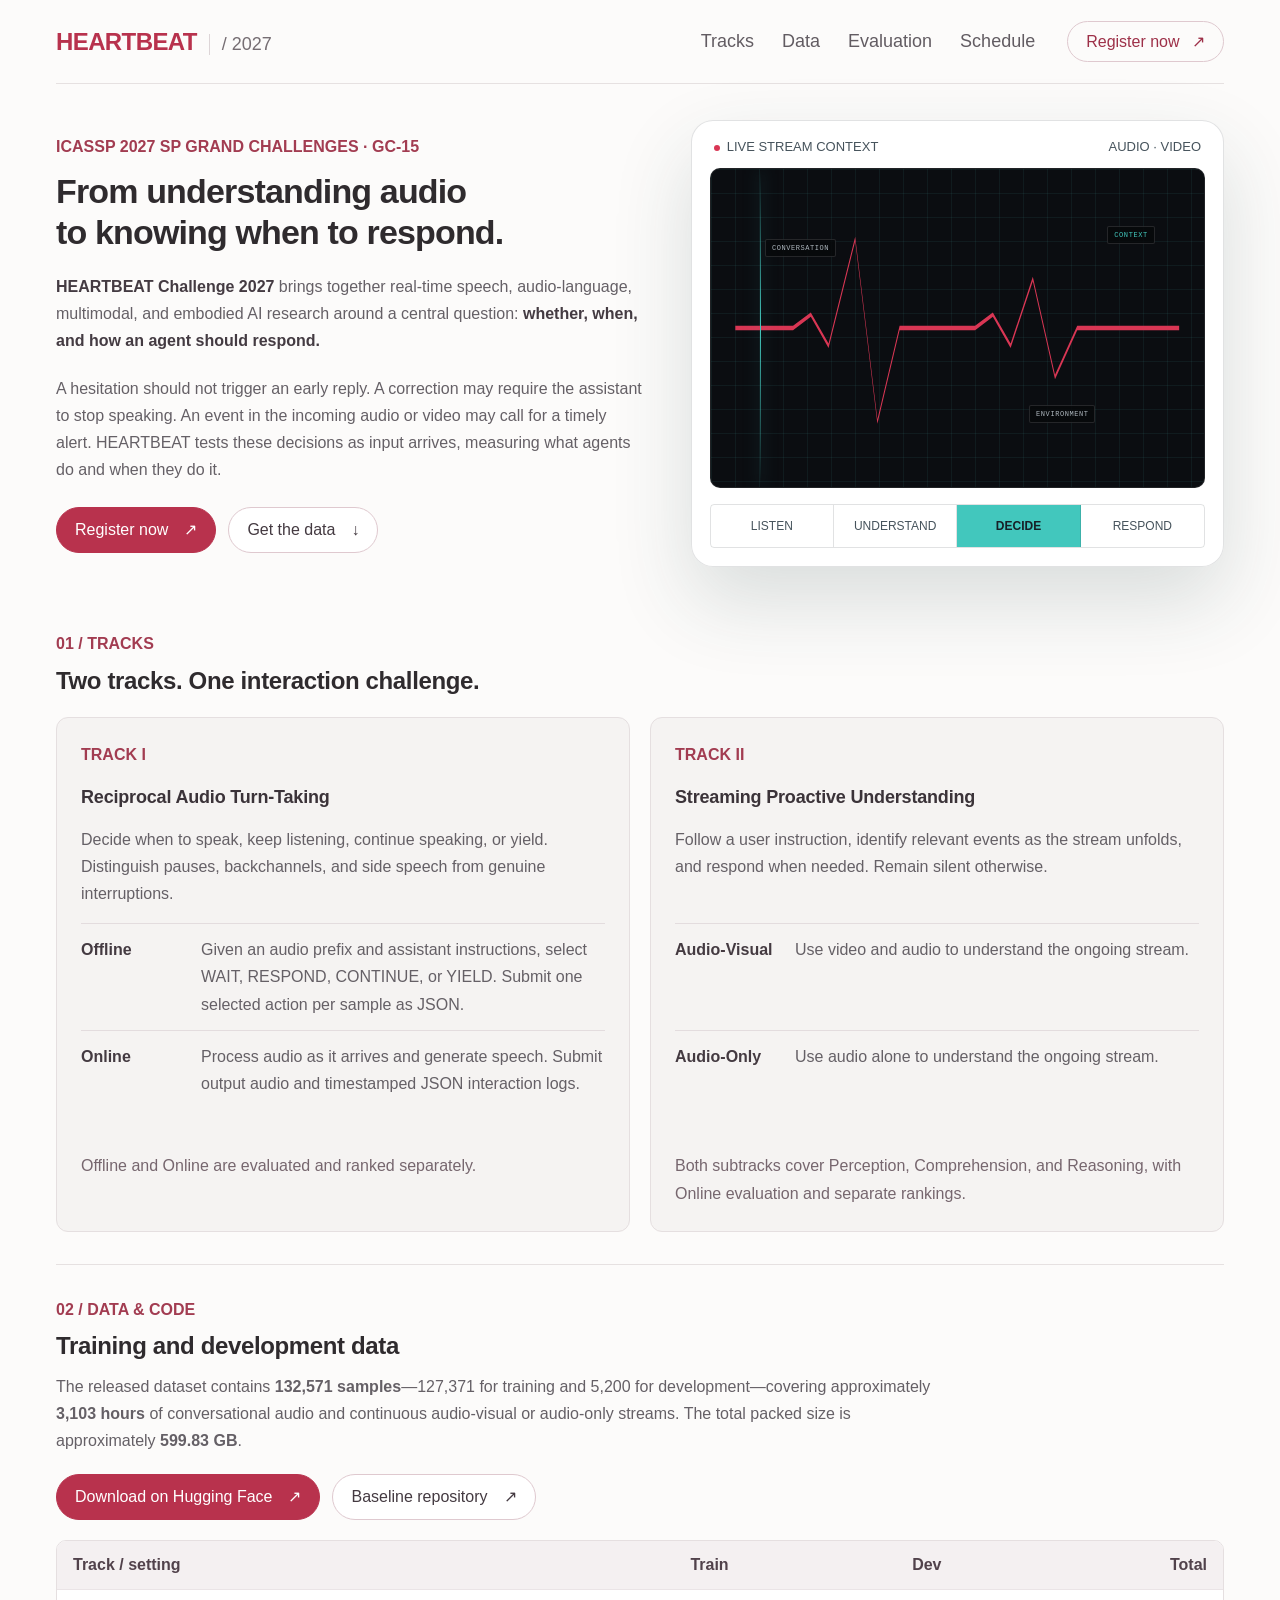
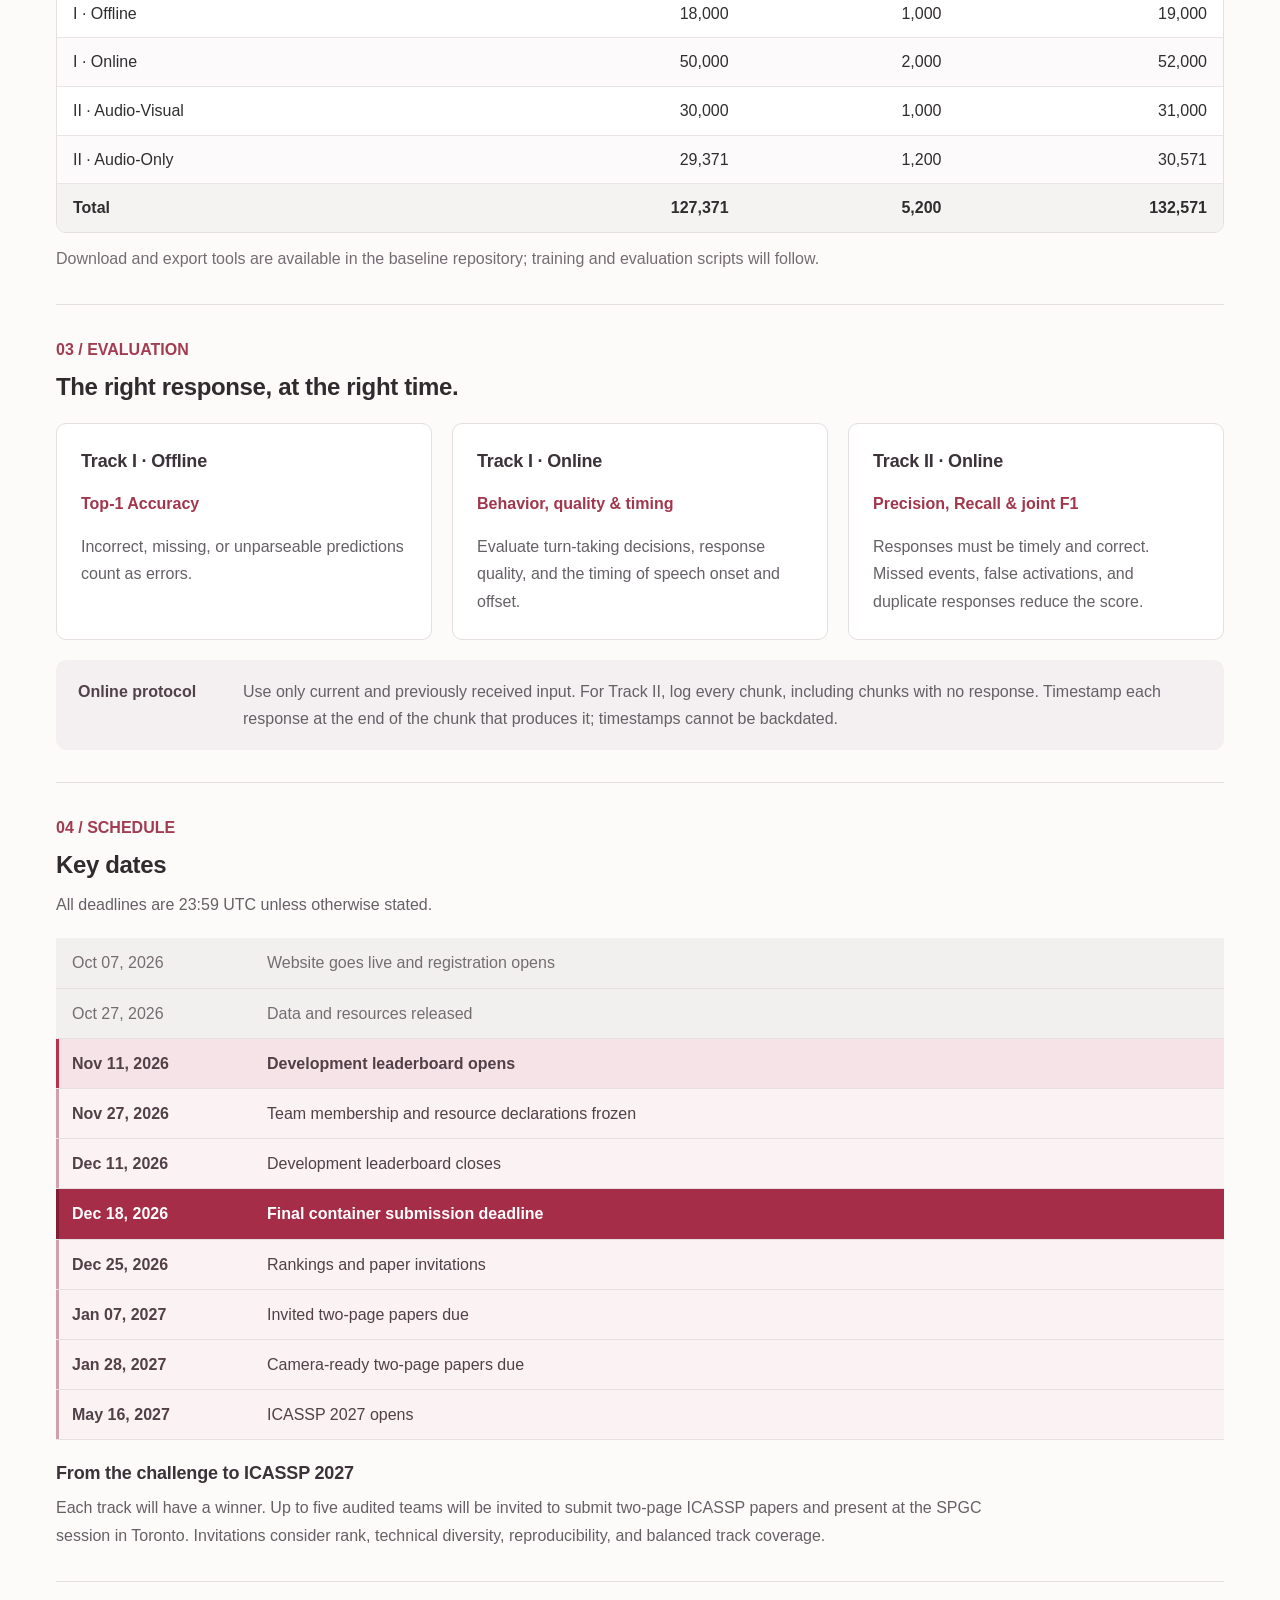
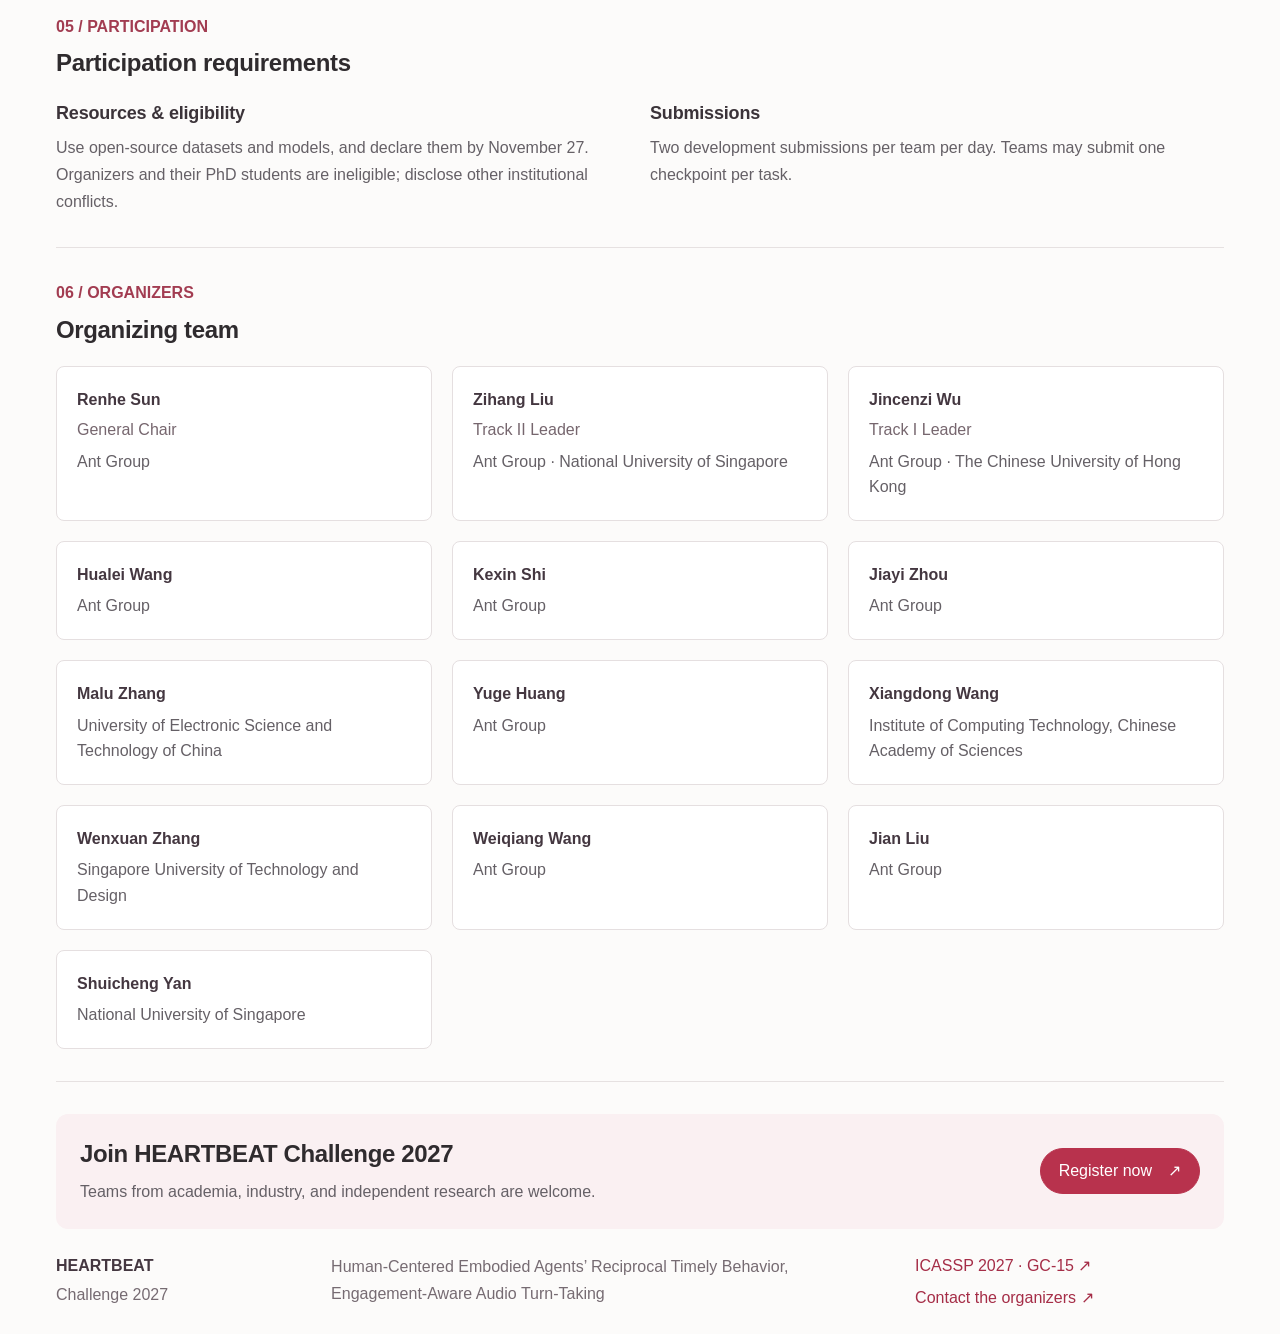
==== commit bc6f31d6: "Align challenge schedule and set final container deadline to December 18" ====
--- a/index.html
+++ b/index.html
@@ -92,16 +92,18 @@
 
         <section class="content-section" id="schedule" aria-labelledby="schedule-title">
           <div class="section-heading"><p class="section-kicker">04 / SCHEDULE</p><h2 id="schedule-title">Key dates</h2><p>All deadlines are 23:59 UTC unless otherwise stated.</p></div>
-          <ol class="timeline"><li class="past"><time datetime="2026-10-07">Oct 07, 2026</time><span>Registration opens</span></li>
-<li class="upcoming next"><time datetime="2026-10-27">Oct 27, 2026</time><span>Data release</span></li>
-<li class="upcoming"><time datetime="2026-11-11">Nov 11, 2026</time><span>Development leaderboard opens</span></li>
-<li class="upcoming"><time datetime="2026-11-27">Nov 27, 2026</time><span>Team membership and resource declarations frozen</span></li>
-<li class="upcoming"><time datetime="2026-12-11">Dec 11, 2026</time><span>Development leaderboard closes</span></li>
-<li class="upcoming deadline"><time datetime="2026-12-11">Dec 11, 2026</time><span>Final container submission deadline</span></li>
-<li class="upcoming"><time datetime="2026-12-18">Dec 18, 2026</time><span>Final container submissions close</span></li>
-<li class="upcoming"><time datetime="2026-12-25">Dec 25, 2026</time><span>Rankings and paper invitations</span></li>
-<li class="upcoming"><time datetime="2027-01-07">Jan 07, 2027</time><span>Invited two-page papers due</span></li>
-<li class="upcoming"><time datetime="2027-01-28">Jan 28, 2027</time><span>Camera-ready papers due</span></li></ol>
+          <ol class="timeline">
+            <li class="past"><time datetime="2026-10-07">Oct 07, 2026</time><span>Website goes live and registration opens</span></li>
+            <li class="past"><time datetime="2026-10-27">Oct 27, 2026</time><span>Data and resources released</span></li>
+            <li class="upcoming next"><time datetime="2026-11-11">Nov 11, 2026</time><span>Development leaderboard opens</span></li>
+            <li class="upcoming"><time datetime="2026-11-27">Nov 27, 2026</time><span>Team membership and resource declarations frozen</span></li>
+            <li class="upcoming"><time datetime="2026-12-11">Dec 11, 2026</time><span>Development leaderboard closes</span></li>
+            <li class="upcoming deadline"><time datetime="2026-12-18">Dec 18, 2026</time><span>Final container submission deadline</span></li>
+            <li class="upcoming"><time datetime="2026-12-25">Dec 25, 2026</time><span>Rankings and paper invitations</span></li>
+            <li class="upcoming"><time datetime="2027-01-07">Jan 07, 2027</time><span>Invited two-page papers due</span></li>
+            <li class="upcoming"><time datetime="2027-01-28">Jan 28, 2027</time><span>Camera-ready two-page papers due</span></li>
+            <li class="upcoming"><time datetime="2027-05-16">May 16, 2027</time><span>ICASSP 2027 opens</span></li>
+          </ol>
           <div class="recognition-note"><h3>From the challenge to ICASSP 2027</h3><p>Each track will have a winner. Up to five audited teams will be invited to submit two-page ICASSP papers and present at the SPGC session in Toronto. Invitations consider rank, technical diversity, reproducibility, and balanced track coverage.</p></div>
         </section>
 
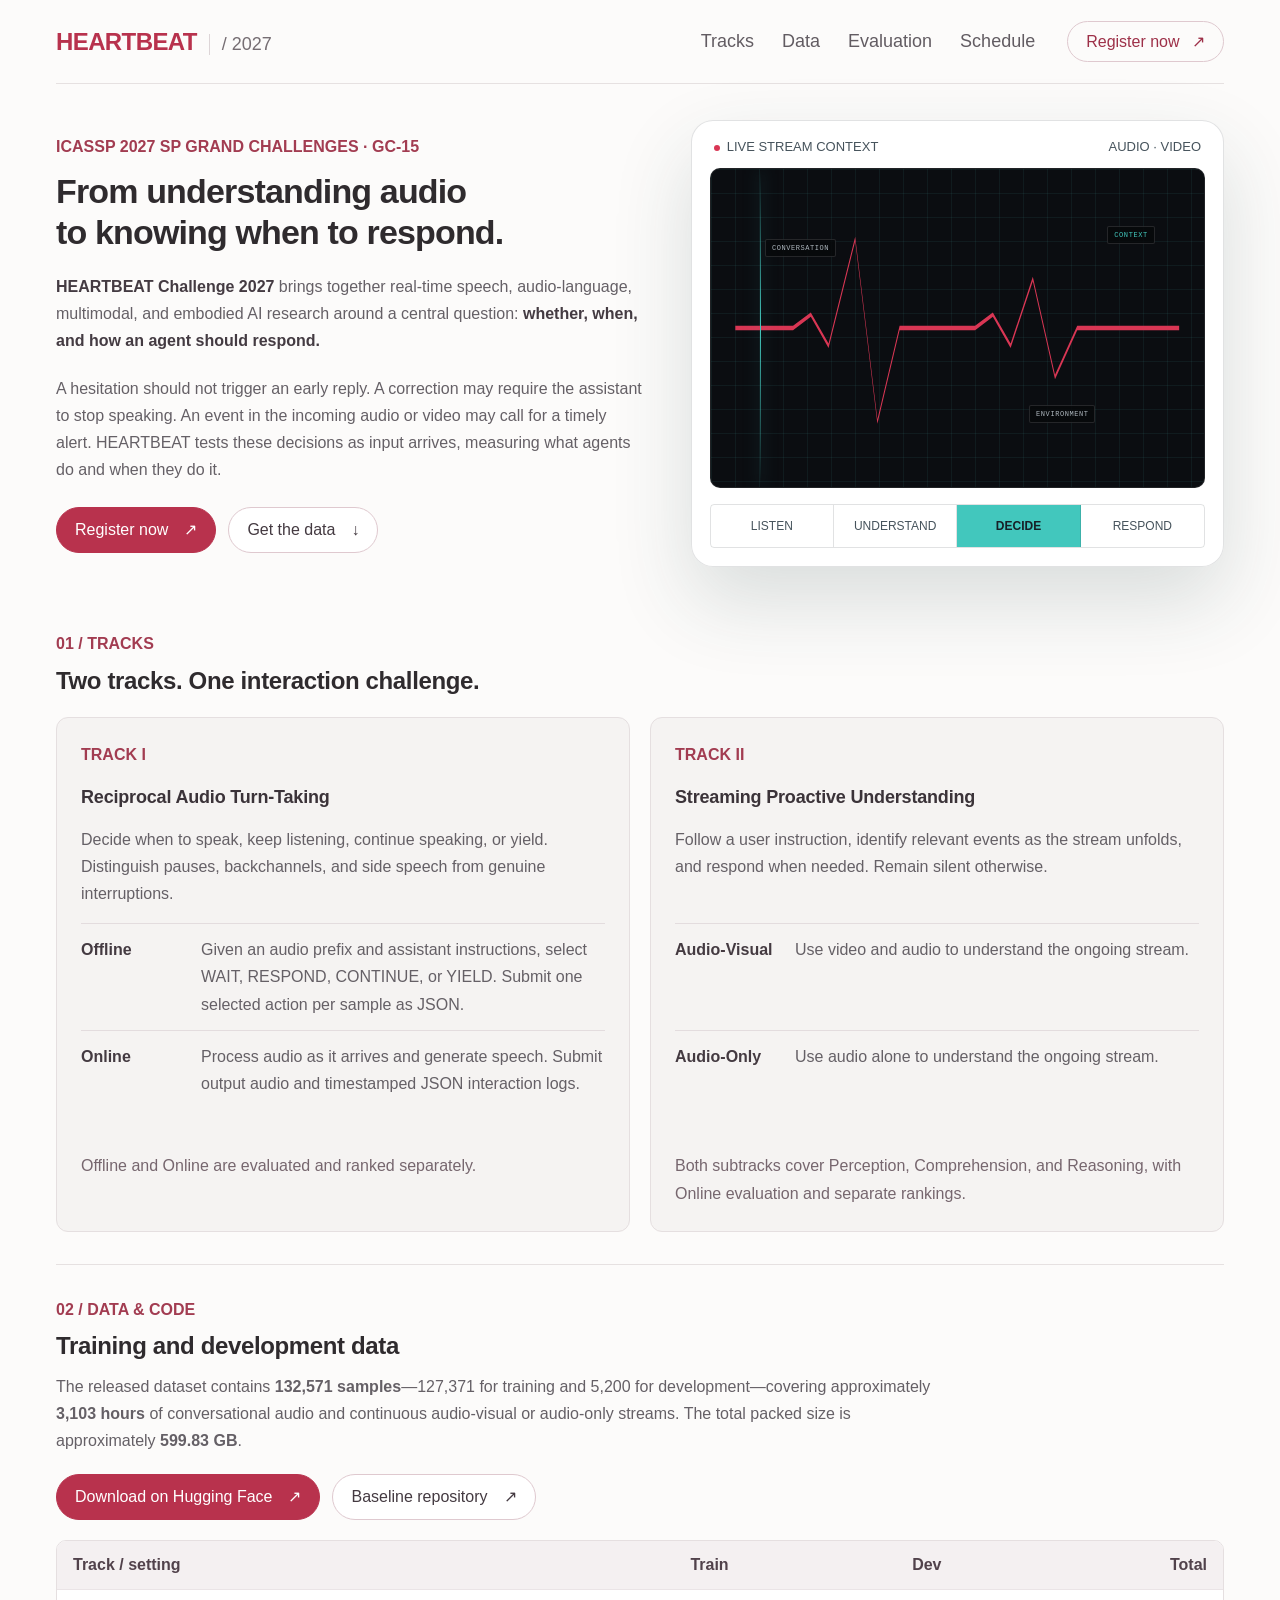
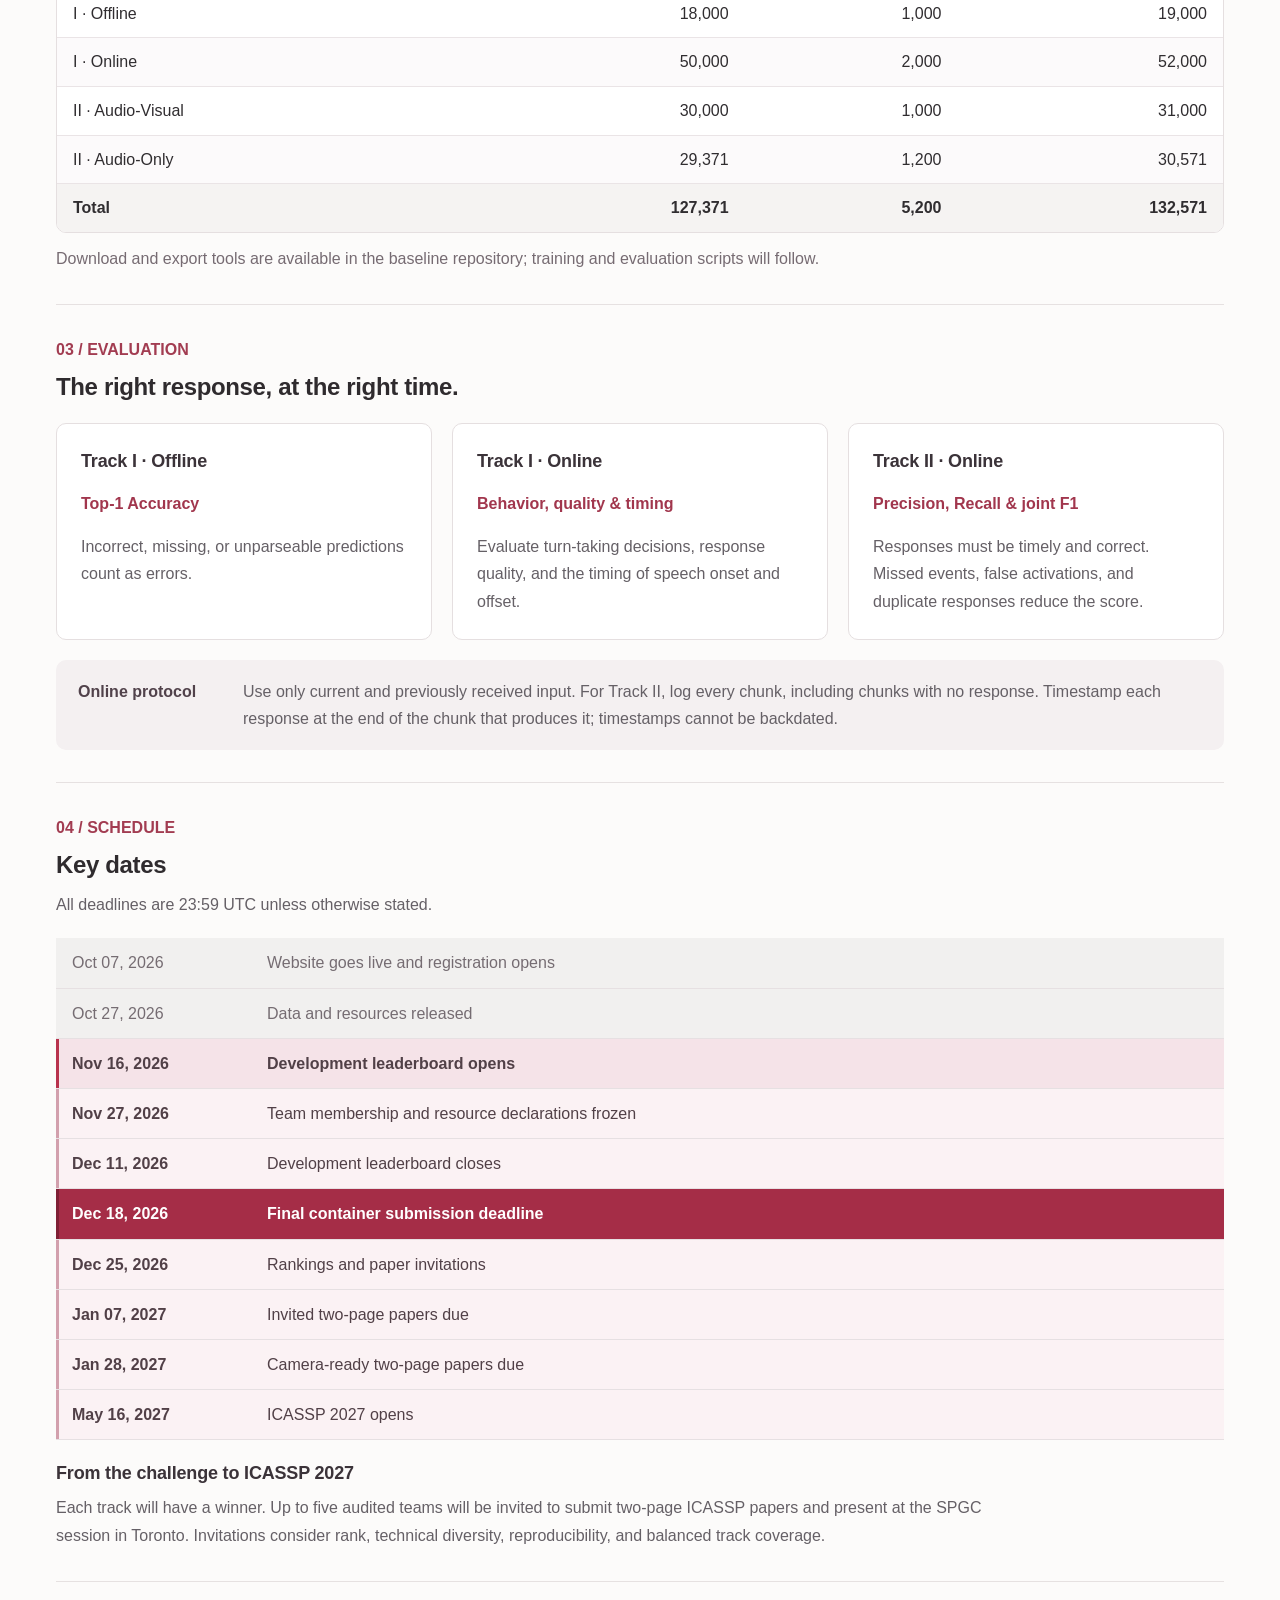
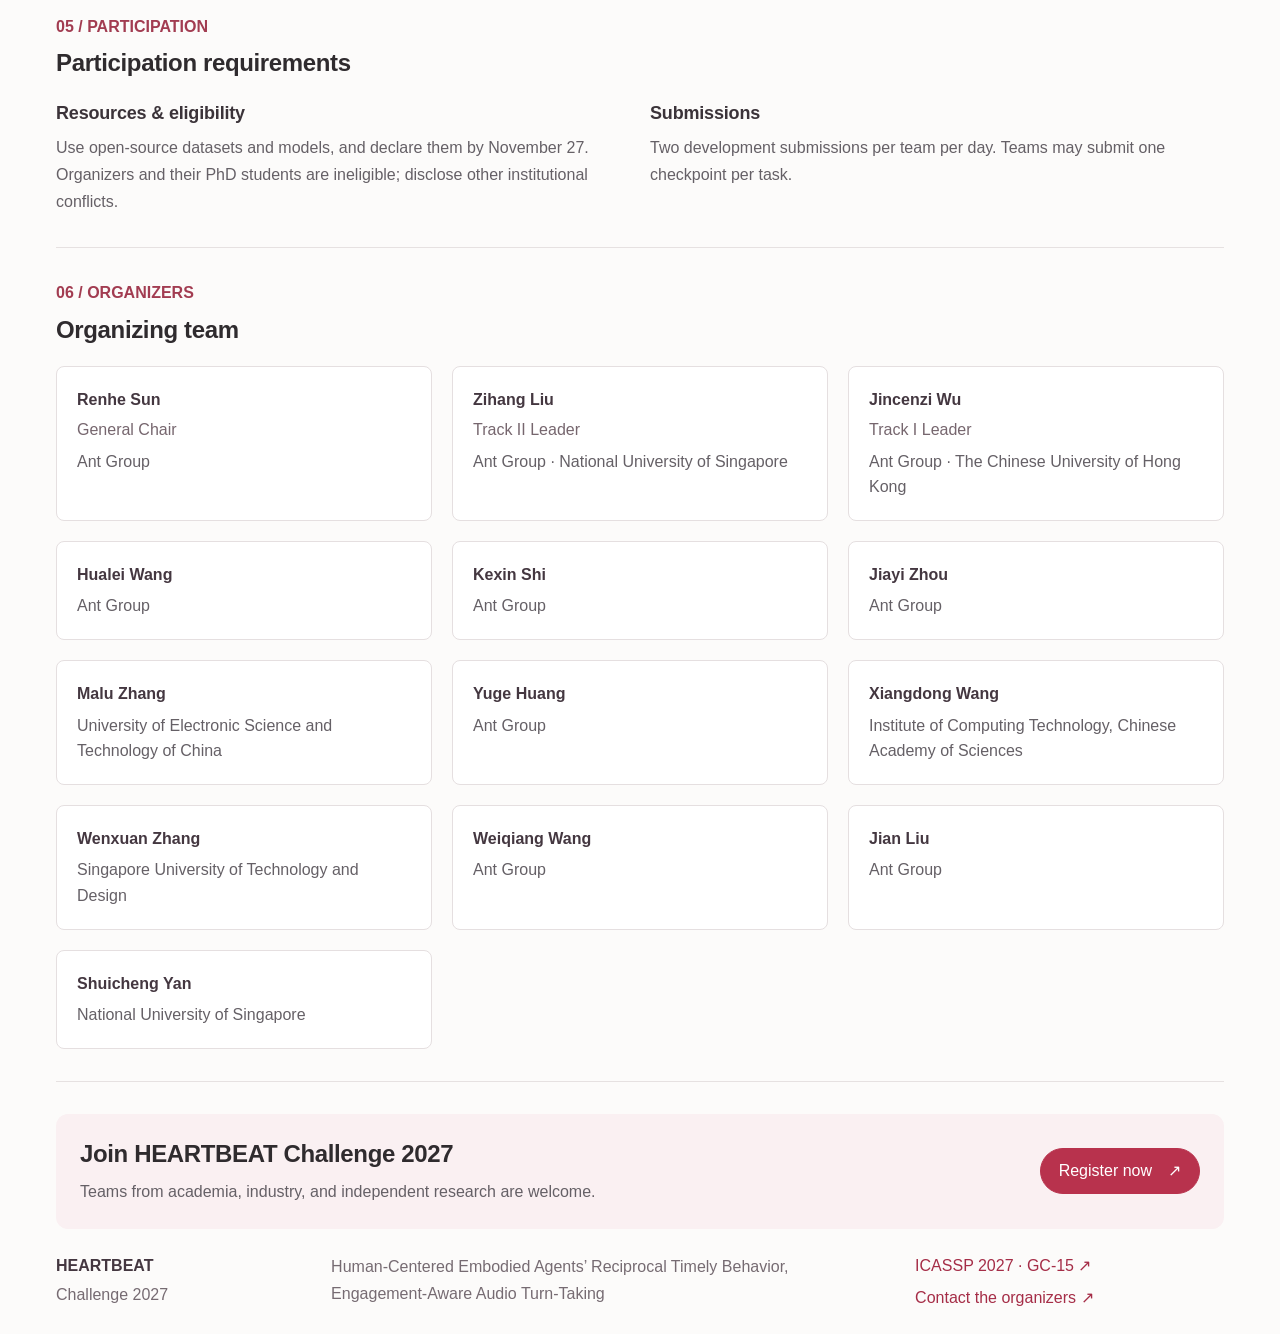
==== commit 033b2650: "Update development leaderboard opening date" ====
--- a/index.html
+++ b/index.html
@@ -95,7 +95,7 @@
           <ol class="timeline">
             <li class="past"><time datetime="2026-10-07">Oct 07, 2026</time><span>Website goes live and registration opens</span></li>
             <li class="past"><time datetime="2026-10-27">Oct 27, 2026</time><span>Data and resources released</span></li>
-            <li class="upcoming next"><time datetime="2026-11-11">Nov 11, 2026</time><span>Development leaderboard opens</span></li>
+            <li class="upcoming next"><time datetime="2026-11-16">Nov 16, 2026</time><span>Development leaderboard opens</span></li>
             <li class="upcoming"><time datetime="2026-11-27">Nov 27, 2026</time><span>Team membership and resource declarations frozen</span></li>
             <li class="upcoming"><time datetime="2026-12-11">Dec 11, 2026</time><span>Development leaderboard closes</span></li>
             <li class="upcoming deadline"><time datetime="2026-12-18">Dec 18, 2026</time><span>Final container submission deadline</span></li>
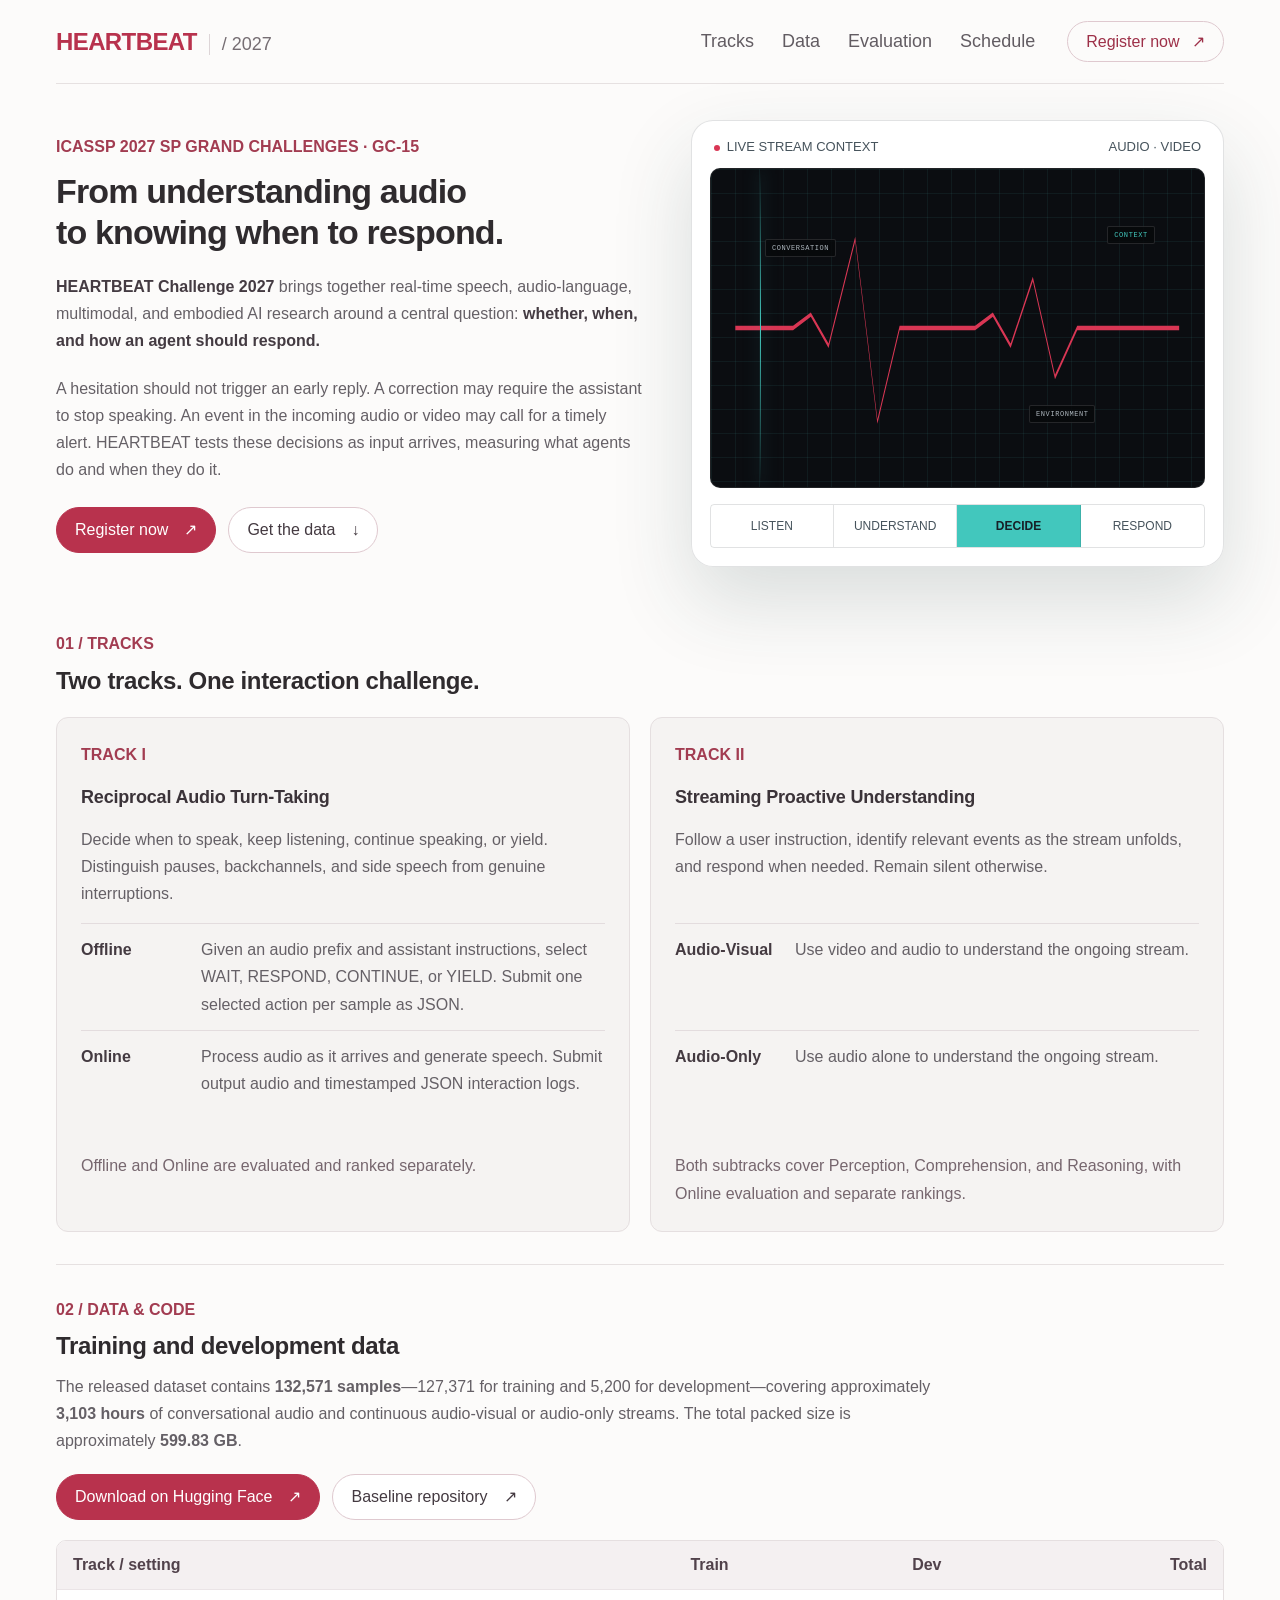
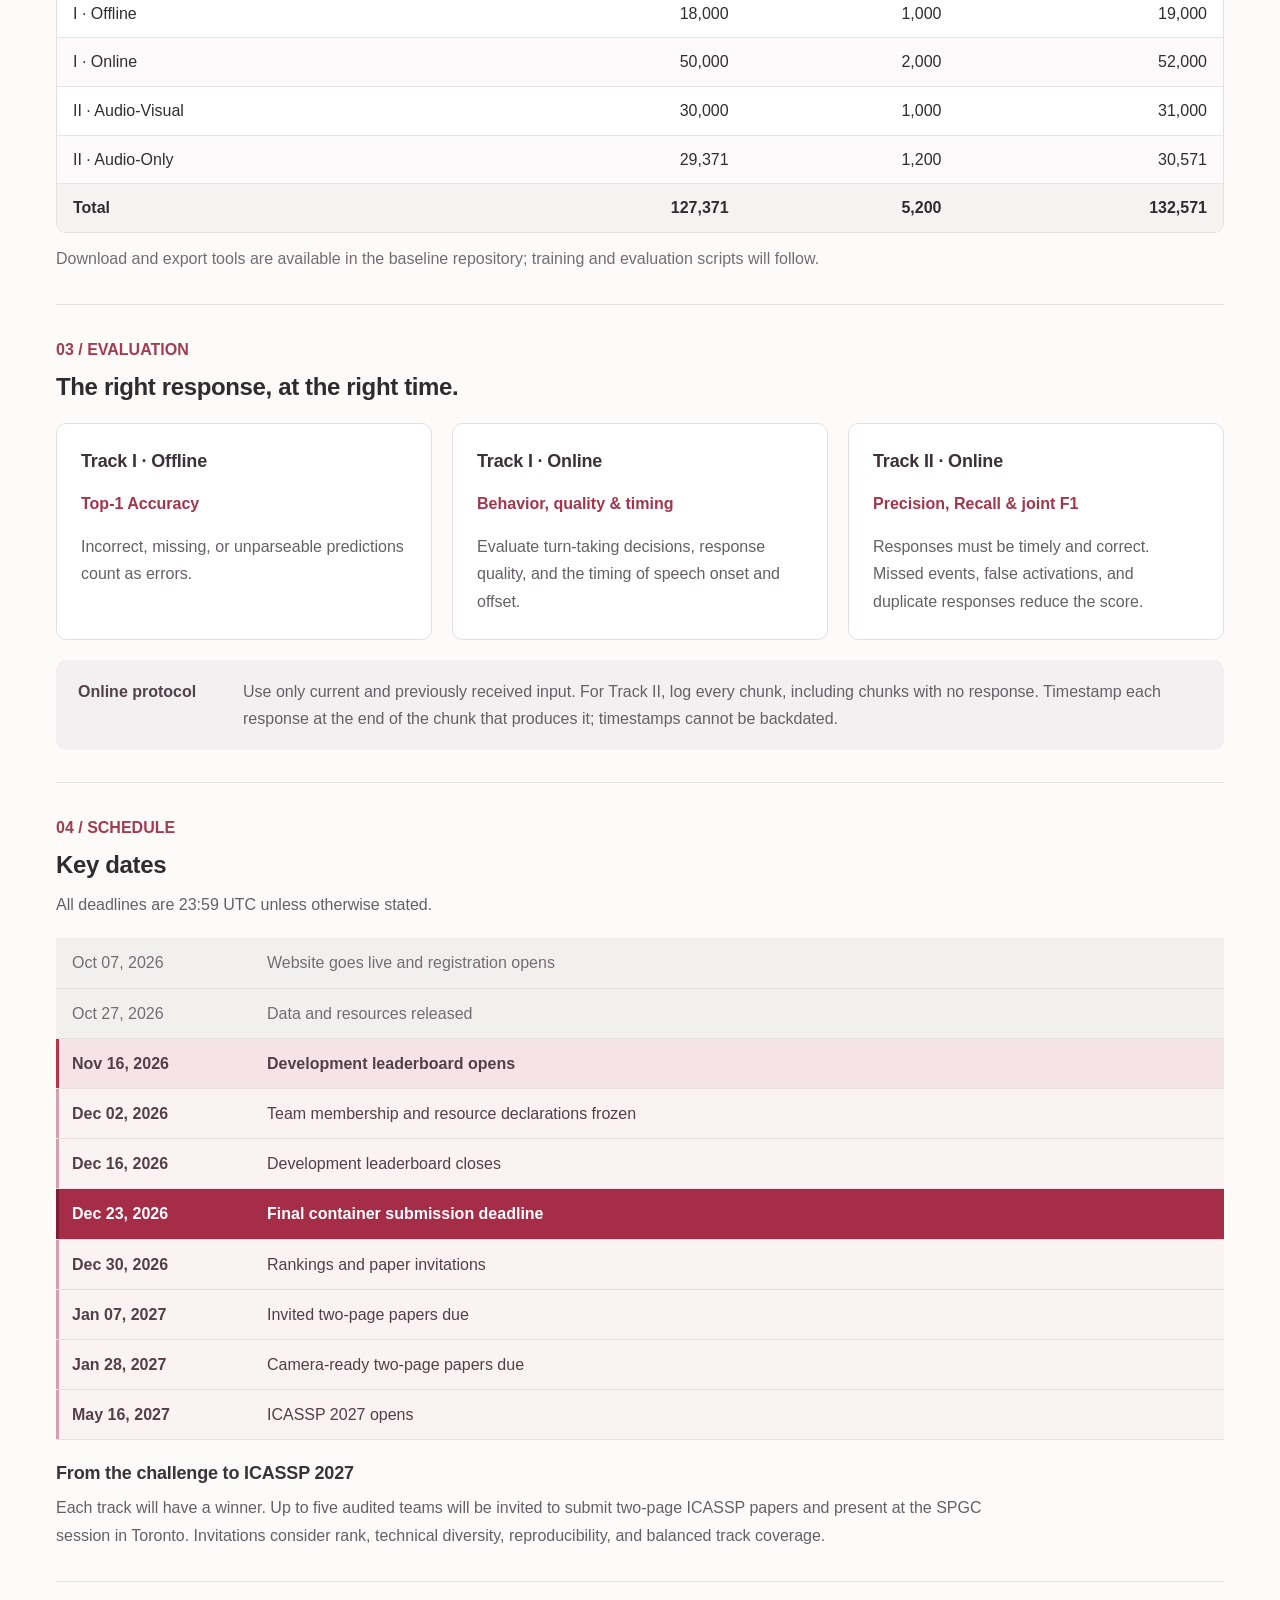
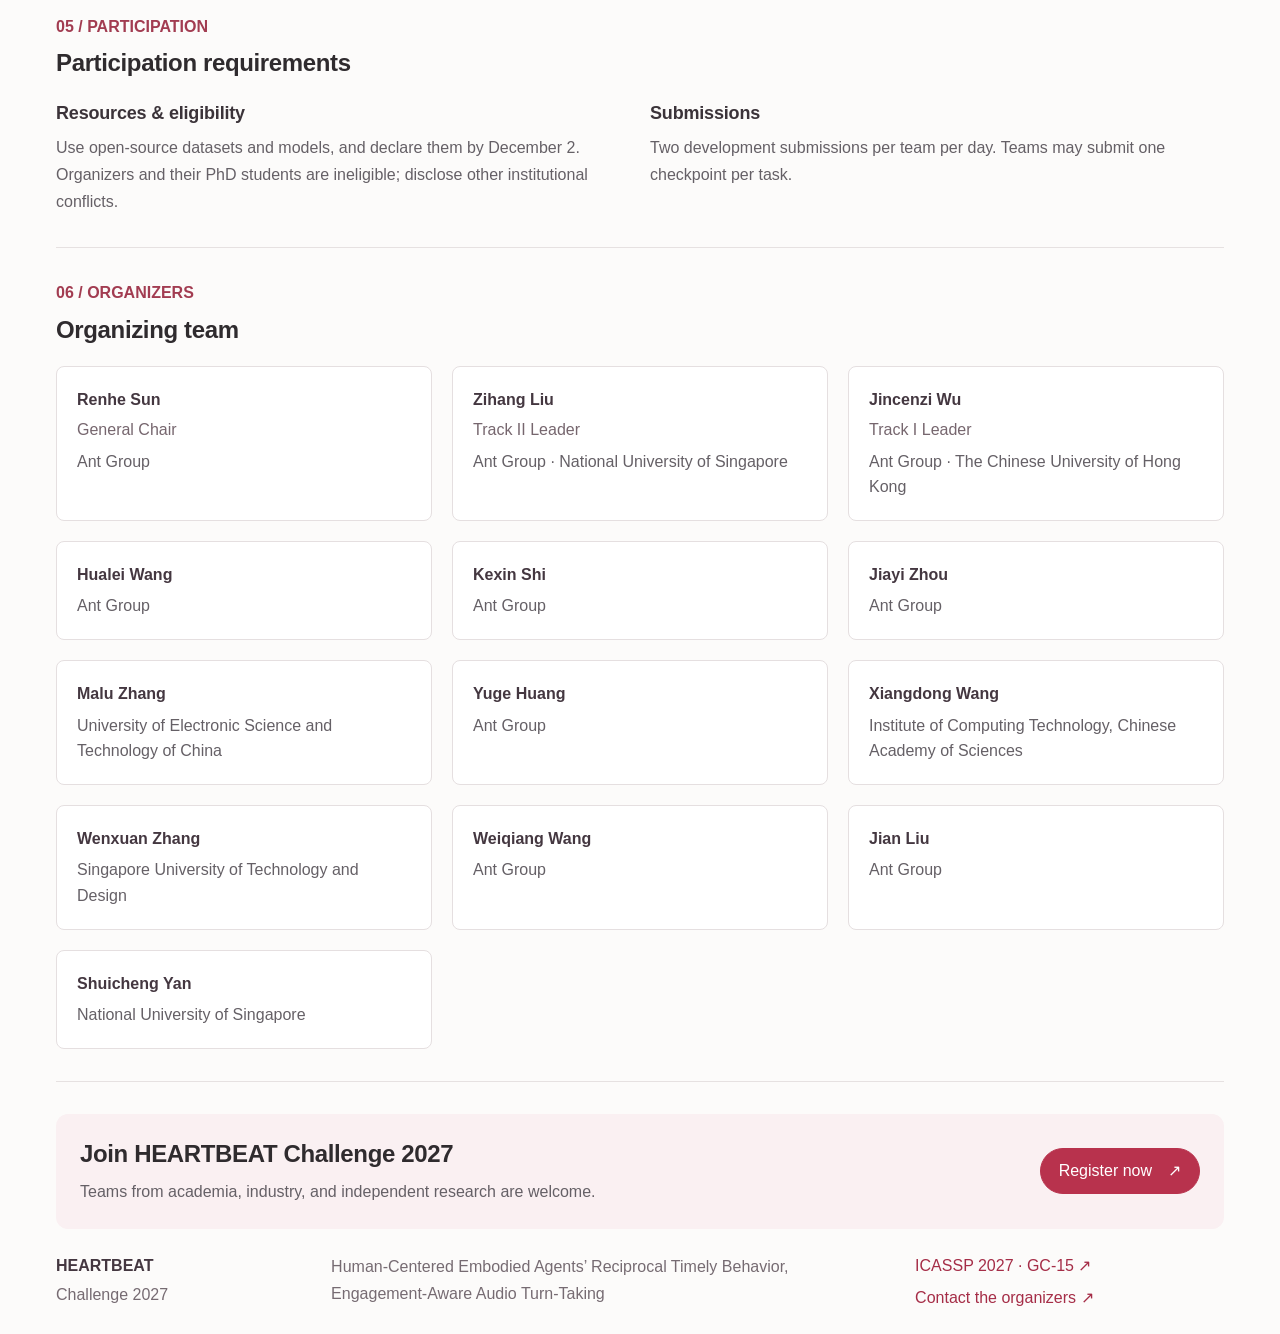
==== commit 35825184: "Update challenge schedule deadlines" ====
--- a/index.html
+++ b/index.html
@@ -96,10 +96,10 @@
             <li class="past"><time datetime="2026-10-07">Oct 07, 2026</time><span>Website goes live and registration opens</span></li>
             <li class="past"><time datetime="2026-10-27">Oct 27, 2026</time><span>Data and resources released</span></li>
             <li class="upcoming next"><time datetime="2026-11-16">Nov 16, 2026</time><span>Development leaderboard opens</span></li>
-            <li class="upcoming"><time datetime="2026-11-27">Nov 27, 2026</time><span>Team membership and resource declarations frozen</span></li>
-            <li class="upcoming"><time datetime="2026-12-11">Dec 11, 2026</time><span>Development leaderboard closes</span></li>
-            <li class="upcoming deadline"><time datetime="2026-12-18">Dec 18, 2026</time><span>Final container submission deadline</span></li>
-            <li class="upcoming"><time datetime="2026-12-25">Dec 25, 2026</time><span>Rankings and paper invitations</span></li>
+            <li class="upcoming"><time datetime="2026-12-02">Dec 02, 2026</time><span>Team membership and resource declarations frozen</span></li>
+            <li class="upcoming"><time datetime="2026-12-16">Dec 16, 2026</time><span>Development leaderboard closes</span></li>
+            <li class="upcoming deadline"><time datetime="2026-12-23">Dec 23, 2026</time><span>Final container submission deadline</span></li>
+            <li class="upcoming"><time datetime="2026-12-30">Dec 30, 2026</time><span>Rankings and paper invitations</span></li>
             <li class="upcoming"><time datetime="2027-01-07">Jan 07, 2027</time><span>Invited two-page papers due</span></li>
             <li class="upcoming"><time datetime="2027-01-28">Jan 28, 2027</time><span>Camera-ready two-page papers due</span></li>
             <li class="upcoming"><time datetime="2027-05-16">May 16, 2027</time><span>ICASSP 2027 opens</span></li>
@@ -110,7 +110,7 @@
         <section class="content-section" id="participation" aria-labelledby="participation-title">
           <div class="section-heading"><p class="section-kicker">05 / PARTICIPATION</p><h2 id="participation-title">Participation requirements</h2></div>
           <div class="participation-grid">
-            <article><h3>Resources &amp; eligibility</h3><p>Use open-source datasets and models, and declare them by November 27. Organizers and their PhD students are ineligible; disclose other institutional conflicts.</p></article>
+            <article><h3>Resources &amp; eligibility</h3><p>Use open-source datasets and models, and declare them by December 2. Organizers and their PhD students are ineligible; disclose other institutional conflicts.</p></article>
             <article><h3>Submissions</h3><p>Two development submissions per team per day. Teams may submit one checkpoint per task.</p></article>
           </div>
         </section>
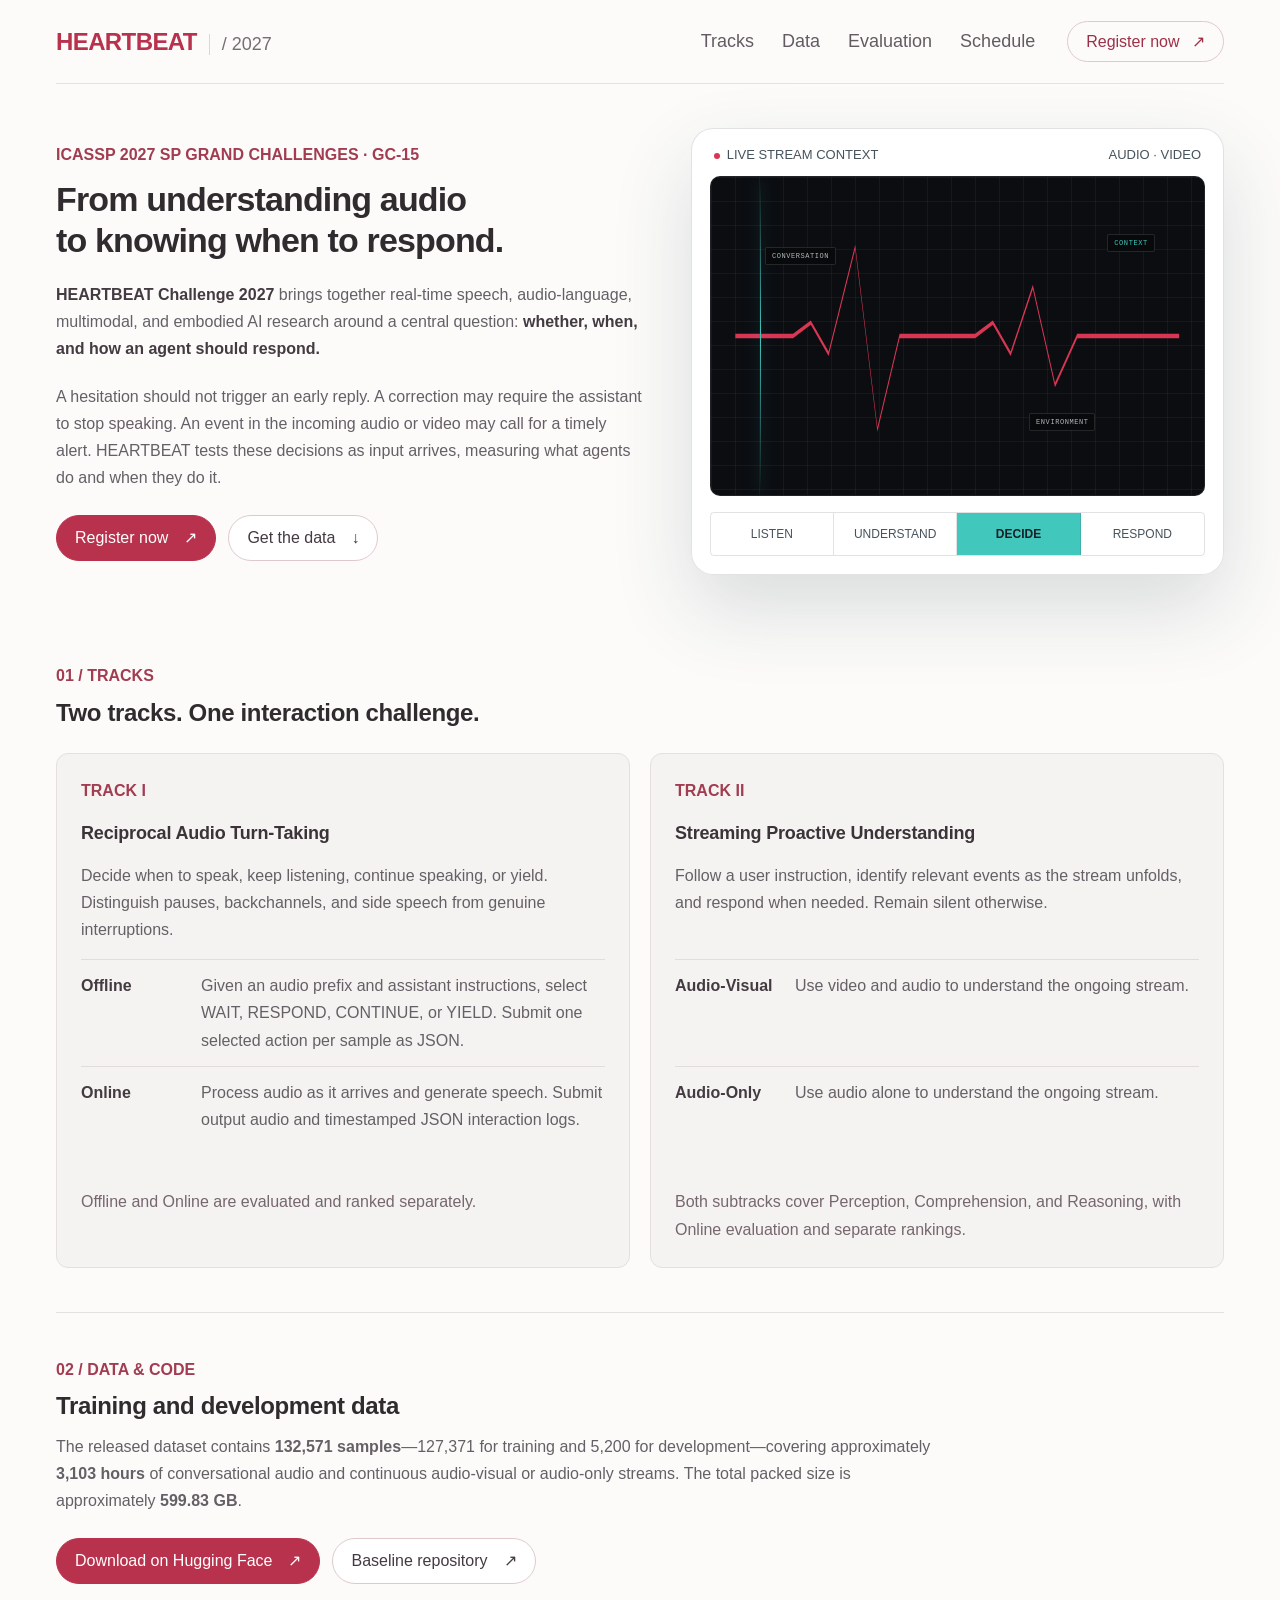
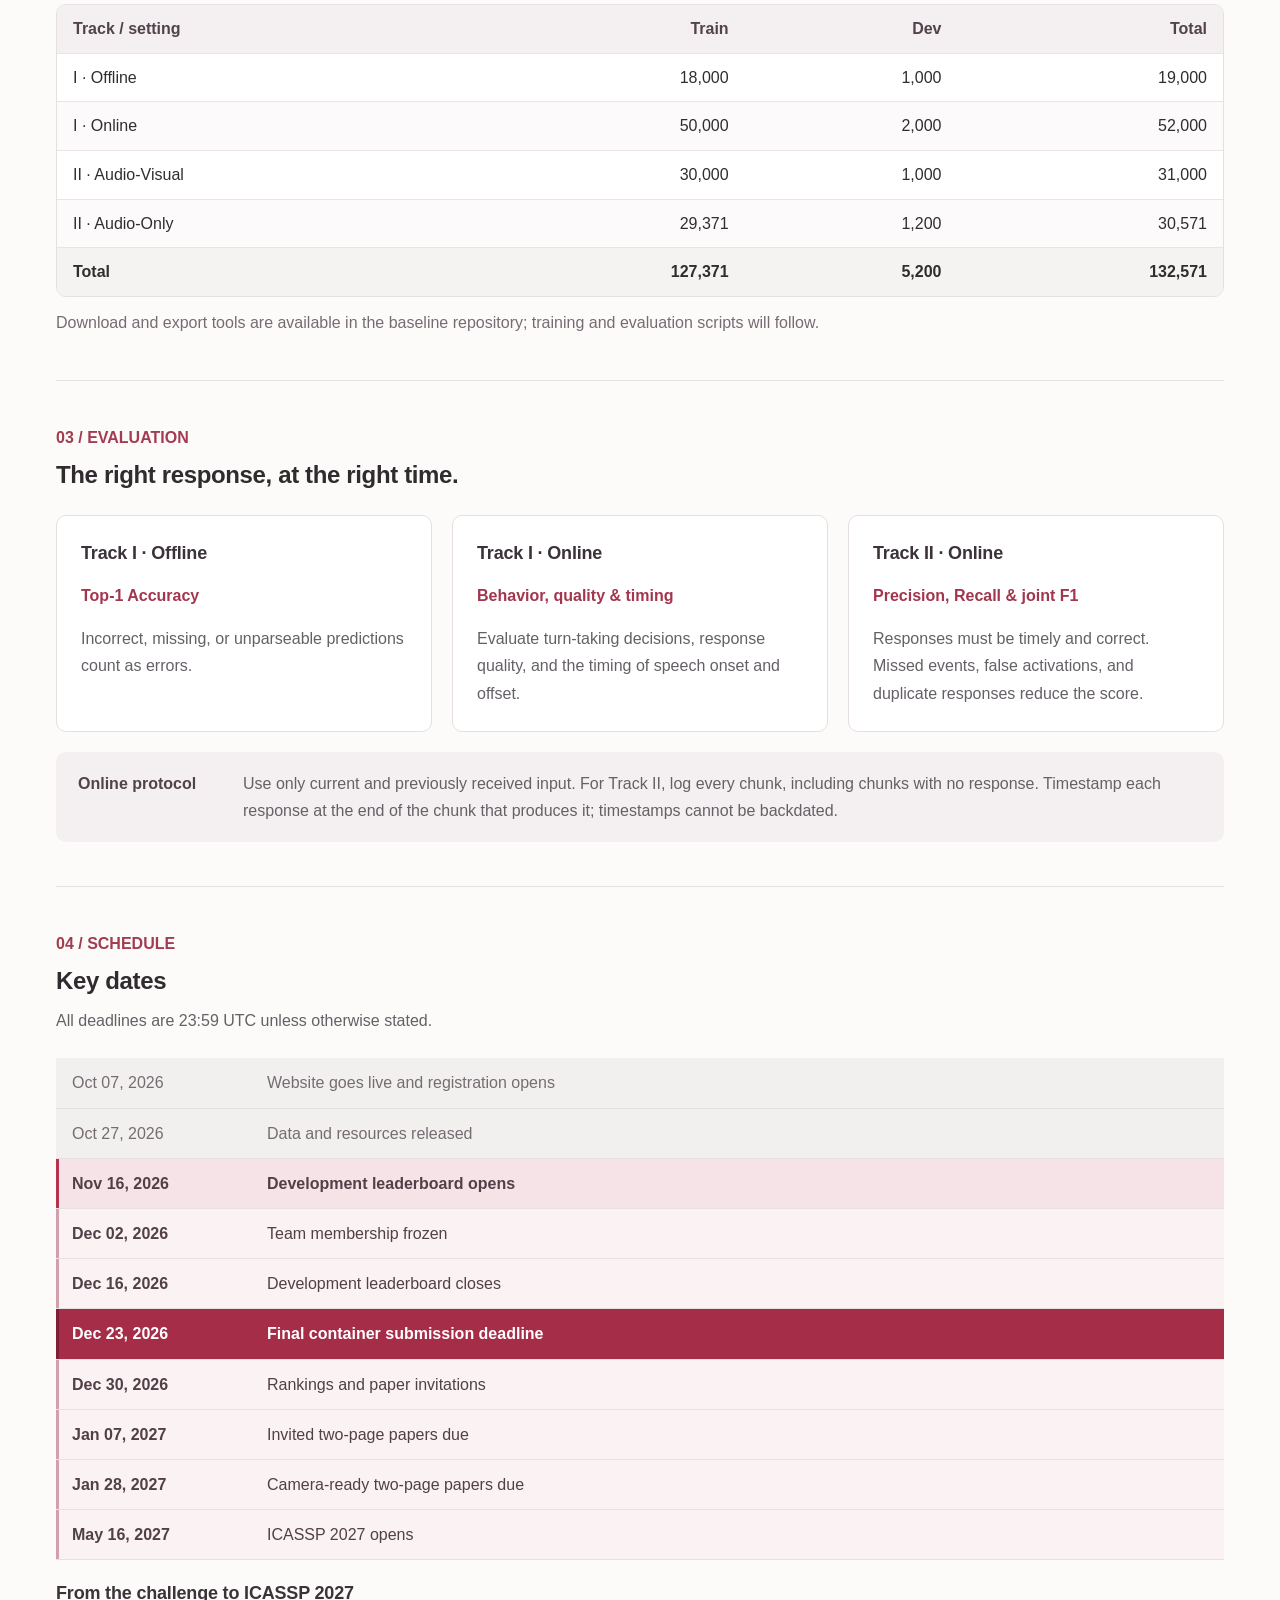
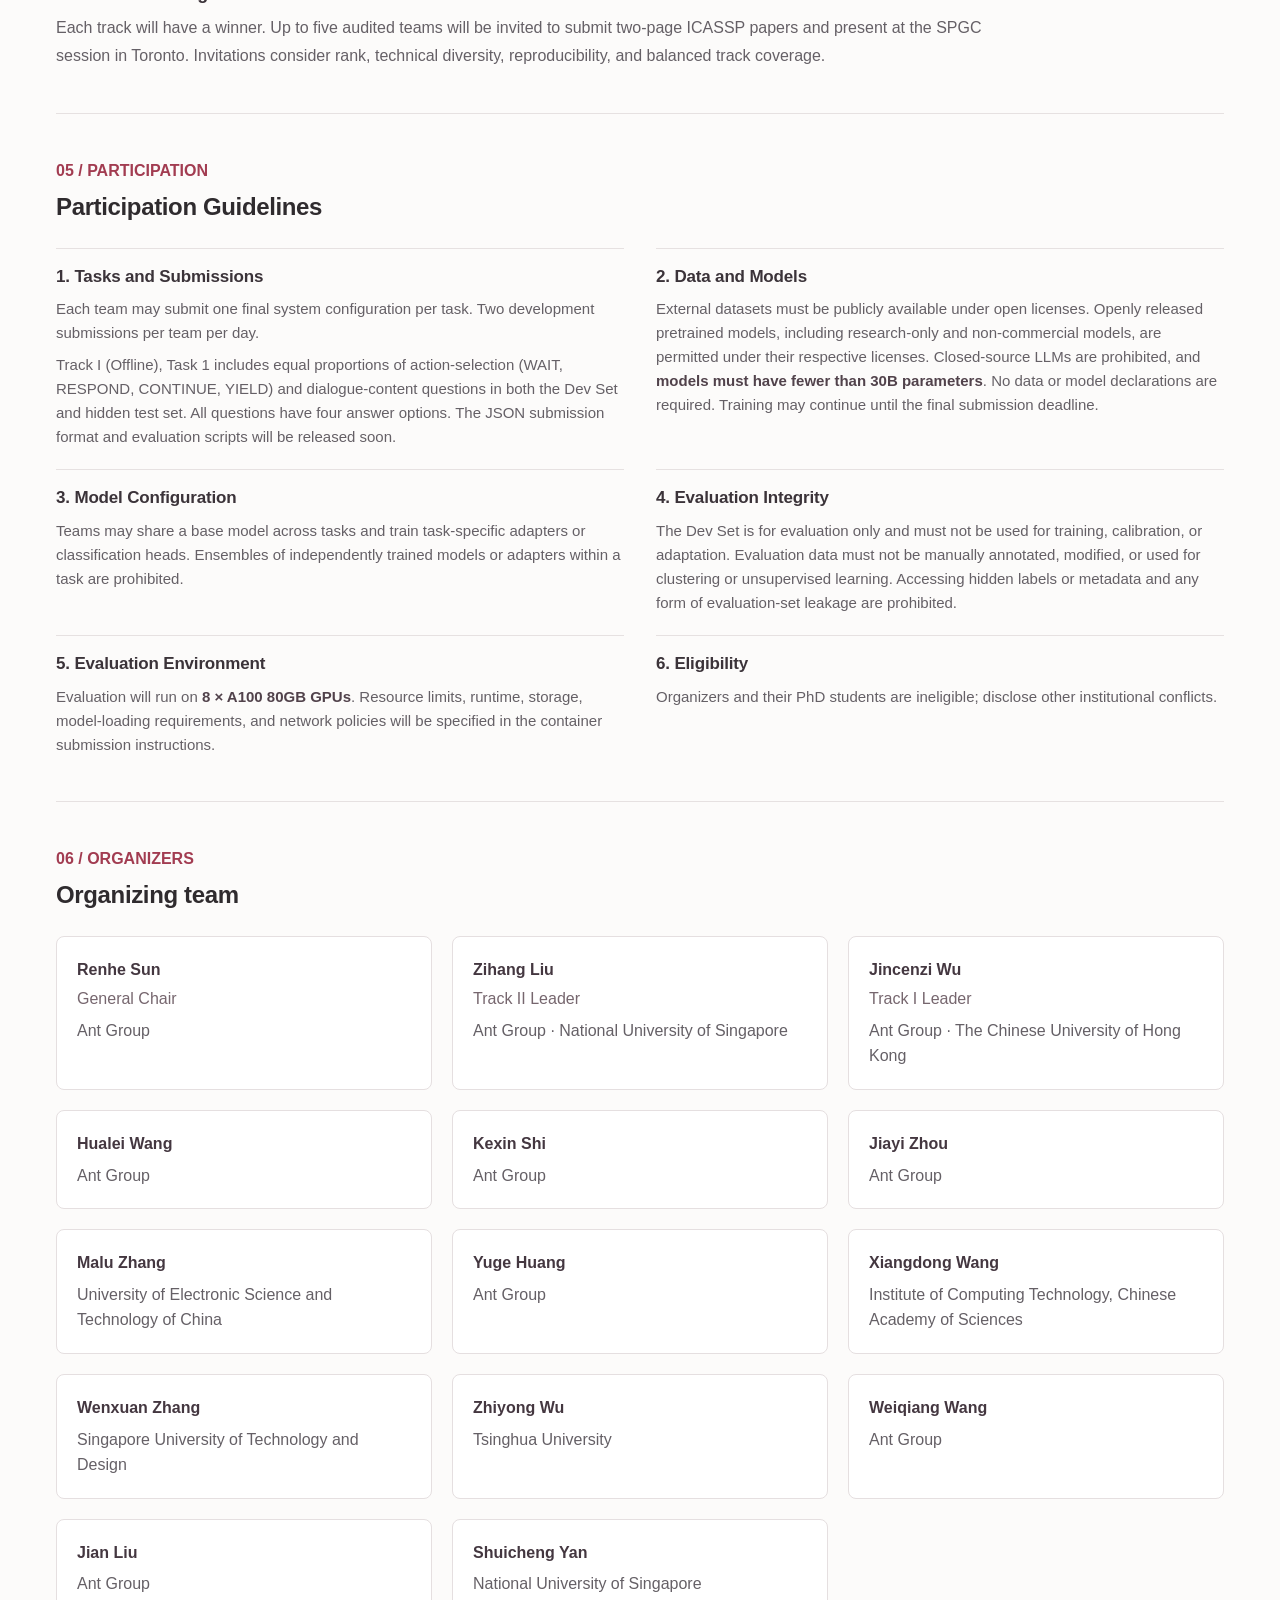
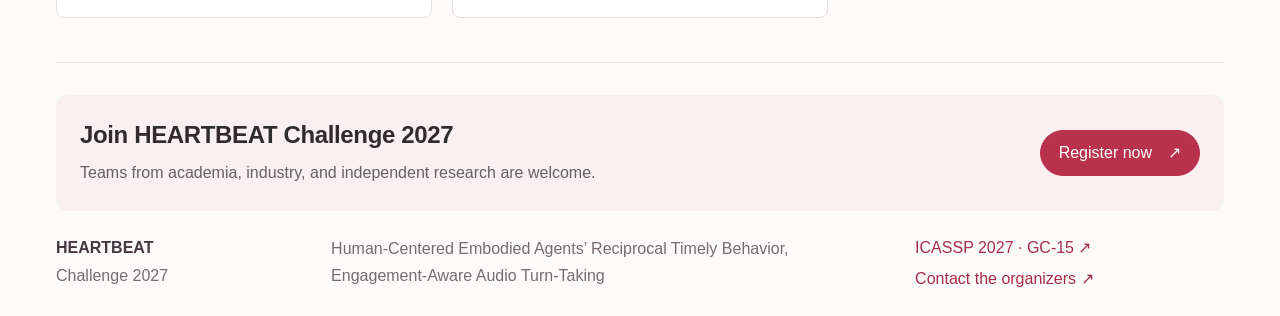
==== commit 6444198b: "Add participation guidelines and update organizer list" ====
--- a/index.html
+++ b/index.html
@@ -22,7 +22,7 @@
     <meta name="twitter:title" content="HEARTBEAT Challenge 2027 | Human-Centered Audio Agents">
     <meta name="twitter:description" content="A challenge for timely, context-appropriate behavior in conversational audio and continuous audio-visual or audio-only streams.">
     <meta name="twitter:image" content="https://heartbeat-challenge.github.io/og.png">
-    <link rel="stylesheet" href="styles.css?v=cd91b7ae667f">
+    <link rel="stylesheet" href="styles.css?v=d2b49ff3ea4c">
   </head>
   <body>
     <div class="site-shell">
@@ -96,7 +96,7 @@
             <li class="past"><time datetime="2026-10-07">Oct 07, 2026</time><span>Website goes live and registration opens</span></li>
             <li class="past"><time datetime="2026-10-27">Oct 27, 2026</time><span>Data and resources released</span></li>
             <li class="upcoming next"><time datetime="2026-11-16">Nov 16, 2026</time><span>Development leaderboard opens</span></li>
-            <li class="upcoming"><time datetime="2026-12-02">Dec 02, 2026</time><span>Team membership and resource declarations frozen</span></li>
+            <li class="upcoming"><time datetime="2026-12-02">Dec 02, 2026</time><span>Team membership frozen</span></li>
             <li class="upcoming"><time datetime="2026-12-16">Dec 16, 2026</time><span>Development leaderboard closes</span></li>
             <li class="upcoming deadline"><time datetime="2026-12-23">Dec 23, 2026</time><span>Final container submission deadline</span></li>
             <li class="upcoming"><time datetime="2026-12-30">Dec 30, 2026</time><span>Rankings and paper invitations</span></li>
@@ -108,16 +108,20 @@
         </section>
 
         <section class="content-section" id="participation" aria-labelledby="participation-title">
-          <div class="section-heading"><p class="section-kicker">05 / PARTICIPATION</p><h2 id="participation-title">Participation requirements</h2></div>
+          <div class="section-heading"><p class="section-kicker">05 / PARTICIPATION</p><h2 id="participation-title">Participation Guidelines</h2></div>
           <div class="participation-grid">
-            <article><h3>Resources &amp; eligibility</h3><p>Use open-source datasets and models, and declare them by December 2. Organizers and their PhD students are ineligible; disclose other institutional conflicts.</p></article>
-            <article><h3>Submissions</h3><p>Two development submissions per team per day. Teams may submit one checkpoint per task.</p></article>
+            <article><h3>1. Tasks and Submissions</h3><div><p>Each team may submit one final system configuration per task. Two development submissions per team per day.</p><p>Track I (Offline), Task 1 includes equal proportions of action-selection (WAIT, RESPOND, CONTINUE, YIELD) and dialogue-content questions in both the Dev Set and hidden test set. All questions have four answer options. The JSON submission format and evaluation scripts will be released soon.</p></div></article>
+            <article><h3>2. Data and Models</h3><p>External datasets must be publicly available under open licenses. Openly released pretrained models, including research-only and non-commercial models, are permitted under their respective licenses. Closed-source LLMs are prohibited, and <strong>models must have fewer than 30B parameters</strong>. No data or model declarations are required. Training may continue until the final submission deadline.</p></article>
+            <article><h3>3. Model Configuration</h3><p>Teams may share a base model across tasks and train task-specific adapters or classification heads. Ensembles of independently trained models or adapters within a task are prohibited.</p></article>
+            <article><h3>4. Evaluation Integrity</h3><p>The Dev Set is for evaluation only and must not be used for training, calibration, or adaptation. Evaluation data must not be manually annotated, modified, or used for clustering or unsupervised learning. Accessing hidden labels or metadata and any form of evaluation-set leakage are prohibited.</p></article>
+            <article><h3>5. Evaluation Environment</h3><p>Evaluation will run on <strong>8 × A100 80GB GPUs</strong>. Resource limits, runtime, storage, model-loading requirements, and network policies will be specified in the container submission instructions.</p></article>
+            <article><h3>6. Eligibility</h3><p>Organizers and their PhD students are ineligible; disclose other institutional conflicts.</p></article>
           </div>
         </section>
 
         <section class="content-section" id="organizers" aria-labelledby="organizers-title">
           <div class="section-heading"><p class="section-kicker">06 / ORGANIZERS</p><h2 id="organizers-title">Organizing team</h2></div>
-          <ul class="team-list" aria-label="Full organizing team"><li><div class="organizer-person"><strong>Renhe Sun</strong><span class="organizer-role">General Chair</span></div><span class="organizer-affiliation">Ant Group</span></li><li><div class="organizer-person"><strong>Zihang Liu</strong><span class="organizer-role">Track II Leader</span></div><span class="organizer-affiliation">Ant Group · National University of Singapore</span></li><li><div class="organizer-person"><strong>Jincenzi Wu</strong><span class="organizer-role">Track I Leader</span></div><span class="organizer-affiliation">Ant Group · The Chinese University of Hong Kong</span></li><li><div class="organizer-person"><strong>Hualei Wang</strong></div><span class="organizer-affiliation">Ant Group</span></li><li><div class="organizer-person"><strong>Kexin Shi</strong></div><span class="organizer-affiliation">Ant Group</span></li><li><div class="organizer-person"><strong>Jiayi Zhou</strong></div><span class="organizer-affiliation">Ant Group</span></li><li><div class="organizer-person"><strong>Malu Zhang</strong></div><span class="organizer-affiliation">University of Electronic Science and Technology of China</span></li><li><div class="organizer-person"><strong>Yuge Huang</strong></div><span class="organizer-affiliation">Ant Group</span></li><li><div class="organizer-person"><strong>Xiangdong Wang</strong></div><span class="organizer-affiliation">Institute of Computing Technology, Chinese Academy of Sciences</span></li><li><div class="organizer-person"><strong>Wenxuan Zhang</strong></div><span class="organizer-affiliation">Singapore University of Technology and Design</span></li><li><div class="organizer-person"><strong>Weiqiang Wang</strong></div><span class="organizer-affiliation">Ant Group</span></li><li><div class="organizer-person"><strong>Jian Liu</strong></div><span class="organizer-affiliation">Ant Group</span></li><li><div class="organizer-person"><strong>Shuicheng Yan</strong></div><span class="organizer-affiliation">National University of Singapore</span></li></ul>
+          <ul class="team-list" aria-label="Full organizing team"><li><div class="organizer-person"><strong>Renhe Sun</strong><span class="organizer-role">General Chair</span></div><span class="organizer-affiliation">Ant Group</span></li><li><div class="organizer-person"><strong>Zihang Liu</strong><span class="organizer-role">Track II Leader</span></div><span class="organizer-affiliation">Ant Group · National University of Singapore</span></li><li><div class="organizer-person"><strong>Jincenzi Wu</strong><span class="organizer-role">Track I Leader</span></div><span class="organizer-affiliation">Ant Group · The Chinese University of Hong Kong</span></li><li><div class="organizer-person"><strong>Hualei Wang</strong></div><span class="organizer-affiliation">Ant Group</span></li><li><div class="organizer-person"><strong>Kexin Shi</strong></div><span class="organizer-affiliation">Ant Group</span></li><li><div class="organizer-person"><strong>Jiayi Zhou</strong></div><span class="organizer-affiliation">Ant Group</span></li><li><div class="organizer-person"><strong>Malu Zhang</strong></div><span class="organizer-affiliation">University of Electronic Science and Technology of China</span></li><li><div class="organizer-person"><strong>Yuge Huang</strong></div><span class="organizer-affiliation">Ant Group</span></li><li><div class="organizer-person"><strong>Xiangdong Wang</strong></div><span class="organizer-affiliation">Institute of Computing Technology, Chinese Academy of Sciences</span></li><li><div class="organizer-person"><strong>Wenxuan Zhang</strong></div><span class="organizer-affiliation">Singapore University of Technology and Design</span></li><li><div class="organizer-person"><strong>Zhiyong Wu</strong></div><span class="organizer-affiliation">Tsinghua University</span></li><li><div class="organizer-person"><strong>Weiqiang Wang</strong></div><span class="organizer-affiliation">Ant Group</span></li><li><div class="organizer-person"><strong>Jian Liu</strong></div><span class="organizer-affiliation">Ant Group</span></li><li><div class="organizer-person"><strong>Shuicheng Yan</strong></div><span class="organizer-affiliation">National University of Singapore</span></li></ul>
         </section>
 
         <section class="final-cta" aria-labelledby="final-title">
--- a/styles.css
+++ b/styles.css
@@ -154,7 +154,7 @@
 .site-header nav a { color: #625c62; }
 .header-cta { padding: 10px 18px; border: 1px solid #dfc9cf; border-radius: 24px; font-size: 16px; color: #9d3048; white-space: nowrap; }
 .header-cta span { margin-left: 8px; }
-.hero { display: grid; grid-template-columns: minmax(0,1.1fr) minmax(0,1fr); align-items: center; gap: 48px; padding: 36px 0 32px; }
+.hero { display: grid; grid-template-columns: minmax(0,1.1fr) minmax(0,1fr); align-items: center; gap: 48px; padding: 44px 0; }
 .eyebrow, .section-kicker, .card-label { margin: 0 0 12px; color: #a23c51; font-size: 16px; font-weight: 600; line-height: 1.6; letter-spacing: 0; }
 h1 { margin: 0; color: #2f2b2e; font-size: 34px; font-weight: 600; line-height: 1.2; letter-spacing: -.025em; }
 h2 { margin: 0; color: #2f2b2e; font-size: 24px; font-weight: 600; line-height: 1.35; letter-spacing: -.015em; }
@@ -173,8 +173,8 @@
 /* Illustration: retain original tokens, typography, geometry, and motion. */
 .monitor-card { color: var(--ink); font-family: var(--sans); font-size: 16px; }
 .monitor-head { font-family: var(--mono); letter-spacing: .08em; text-transform: uppercase; }
-.content-section { padding: 32px 0; border-bottom: 1px solid #e6e1e1; }
-.section-heading { margin-bottom: 20px; }
+.content-section { padding: 44px 0; border-bottom: 1px solid #e6e1e1; }
+.section-heading { margin-bottom: 24px; }
 .section-heading > p:last-child:not(.section-kicker) { max-width: 880px; margin: 10px 0 0; color: #656066; }
 .section-kicker { margin-bottom: 8px; }
 .track-grid, .participation-grid { display: grid; grid-template-columns: repeat(2,minmax(0,1fr)); gap: 20px; }
@@ -221,8 +221,12 @@
 .recognition-note { margin-top: 20px; }
 .recognition-note h3 { font-size: 18px; }
 .recognition-note p { margin: 8px 0 0; max-width: 960px; color: #656066; font-size: 16px; }
-.participation-grid h3 { font-size: 18px; }
-.participation-grid p { margin: 8px 0 0; font-size: 16px; color: #656066; }
+.participation-grid { grid-template-columns: repeat(2,minmax(0,1fr)); gap: 20px 32px; }
+.participation-grid article { min-width: 0; padding-top: 16px; border-top: 1px solid #e6e1e1; }
+.participation-grid h3 { margin-bottom: 8px; font-size: 17px; line-height: 1.45; }
+.participation-grid p { margin: 0; font-size: 15px; line-height: 1.6; color: #656066; }
+.participation-grid p + p { margin-top: 8px; }
+.participation-grid strong { color: #51424b; font-weight: 600; }
 .team-list { display: grid; grid-template-columns: repeat(3,minmax(0,1fr)); gap: 20px; margin: 0; padding: 0; list-style: none; }
 .team-list > li { padding: 20px; border: 1px solid #e5dfe0; border-radius: 8px; background: #fff; }
 .organizer-person { display: flex; flex-direction: column; gap: 4px; }
@@ -255,7 +259,7 @@
  .wordmark { font-size: 22px; gap: 8px; }
  .wordmark span { padding-left: 8px; }
  .header-cta { margin-left: auto; padding: 8px 12px; font-size: 16px; }
- .site-header nav { grid-column: 1 / -1; width: 100%; order: 3; justify-content: space-between; margin: 0; gap: 12px; }
+ .site-header nav { grid-column: 1 / -1; width: 100%; flex-wrap: wrap; order: 3; justify-content: space-between; margin: 0; gap: 12px; }
  .hero { grid-template-columns: 1fr; padding: 28px 0; gap: 24px; }
  h1 { font-size: 30px; }
  h1 br { display: none; }
@@ -267,10 +271,12 @@
  .monitor-screen { height: 230px; }
  .action-row span { font-size: 6px; }
  .intro-strip { padding: 18px 0; }
- .content-section { padding: 28px 0; }
+ .content-section { padding: 32px 0; }
  .track-grid, .evaluation-grid, .participation-grid, .team-list { grid-template-columns: 1fr; gap: 16px; }
  .track-card, .info-card { grid-template-rows: auto; grid-row: auto; padding: 20px; gap: 16px; }
  .section-heading { margin-bottom: 20px; }
+ .participation-grid { gap: 18px; }
+ .participation-grid article { padding: 14px 0 0; }
  .track-settings > div { grid-template-columns: 108px 1fr; gap: 12px; }
  .protocol-note { grid-template-columns: 1fr; gap: 6px; padding: 18px; }
  .timeline li { grid-template-columns: 100px 1fr; gap: 12px; padding: 12px; }
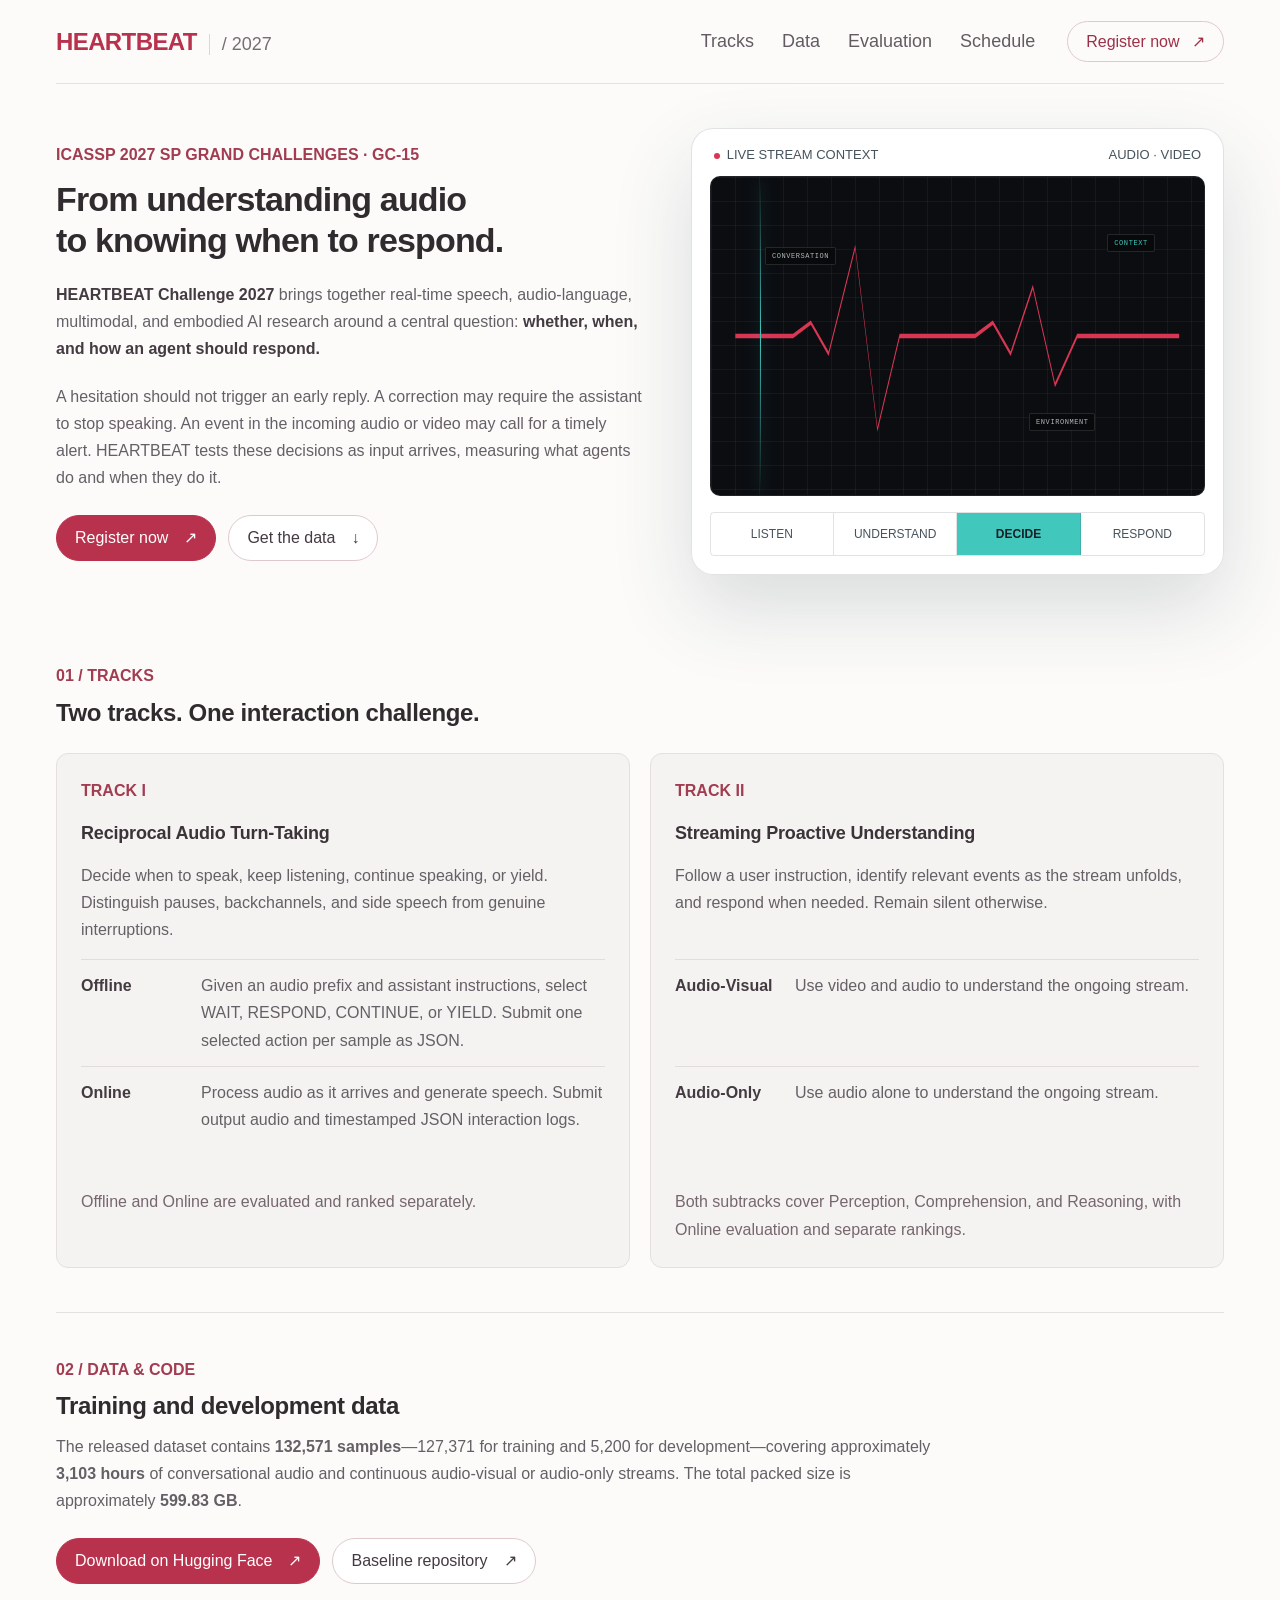
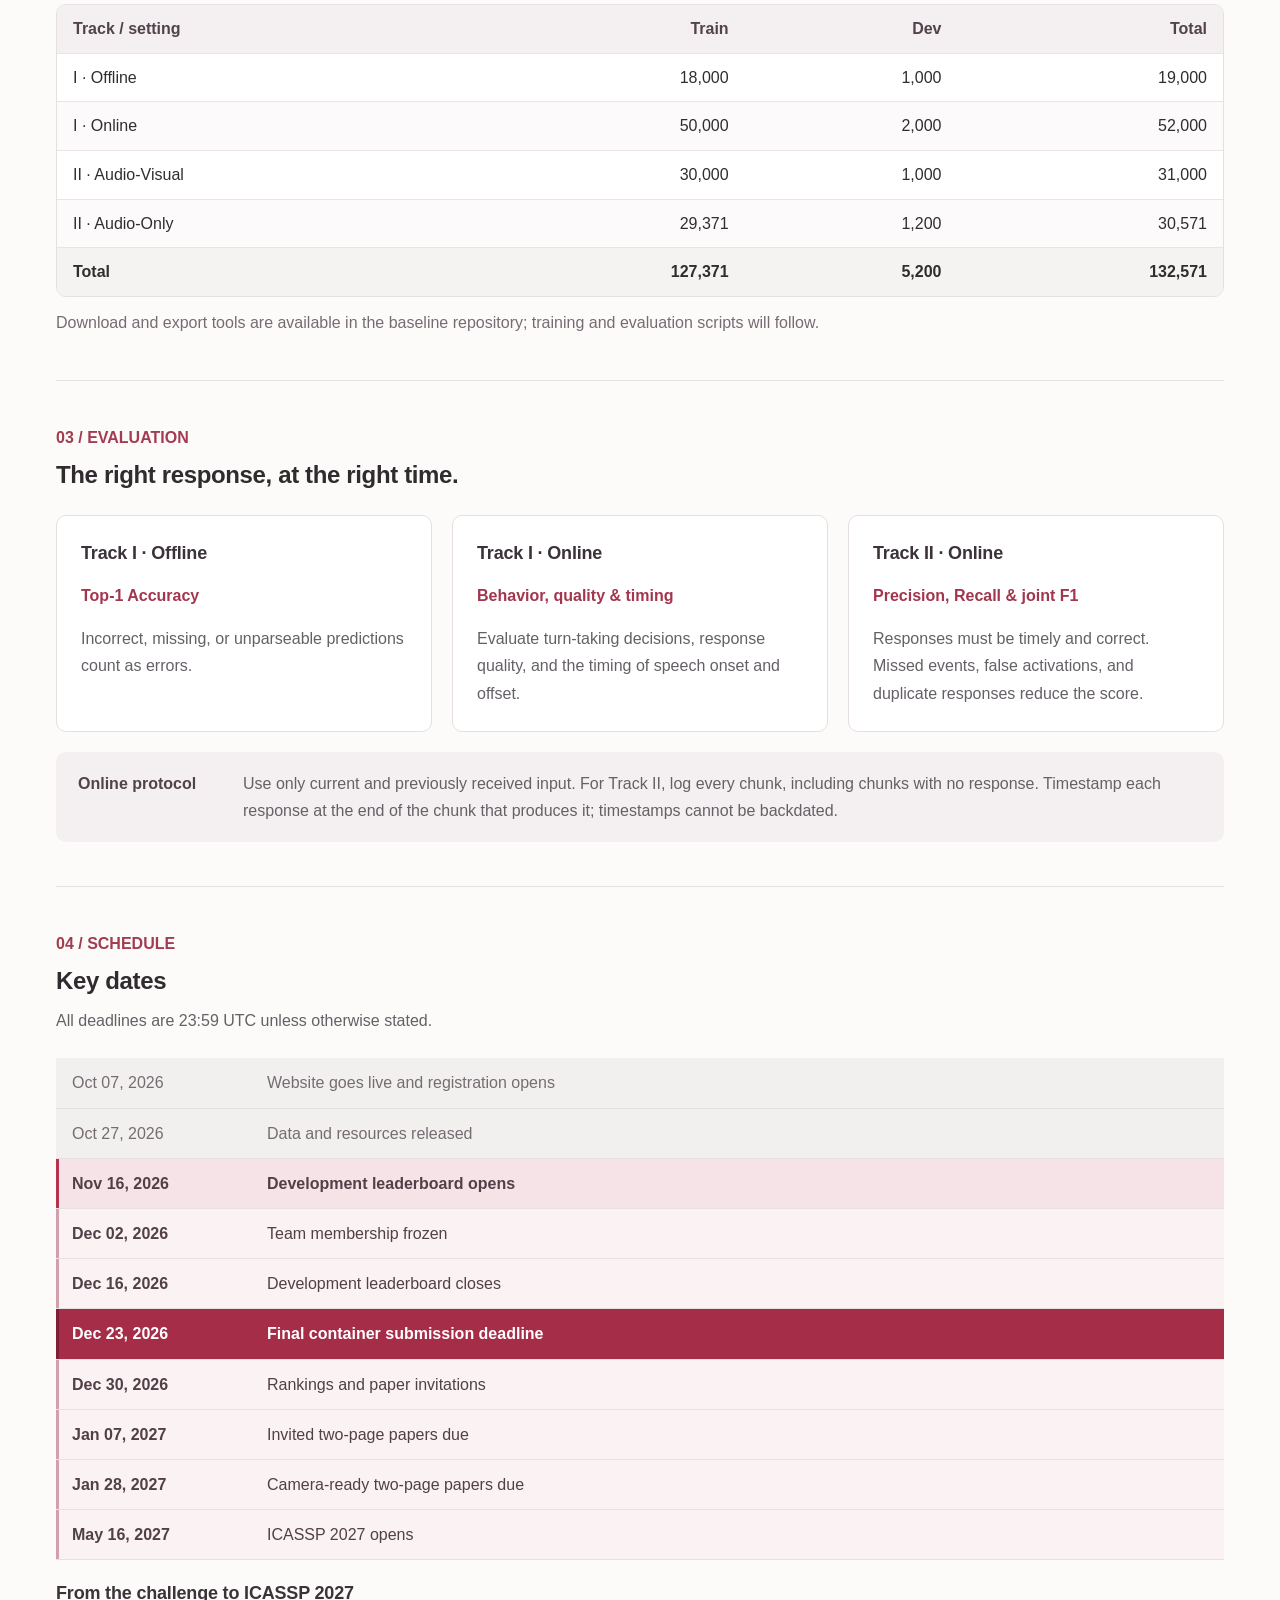
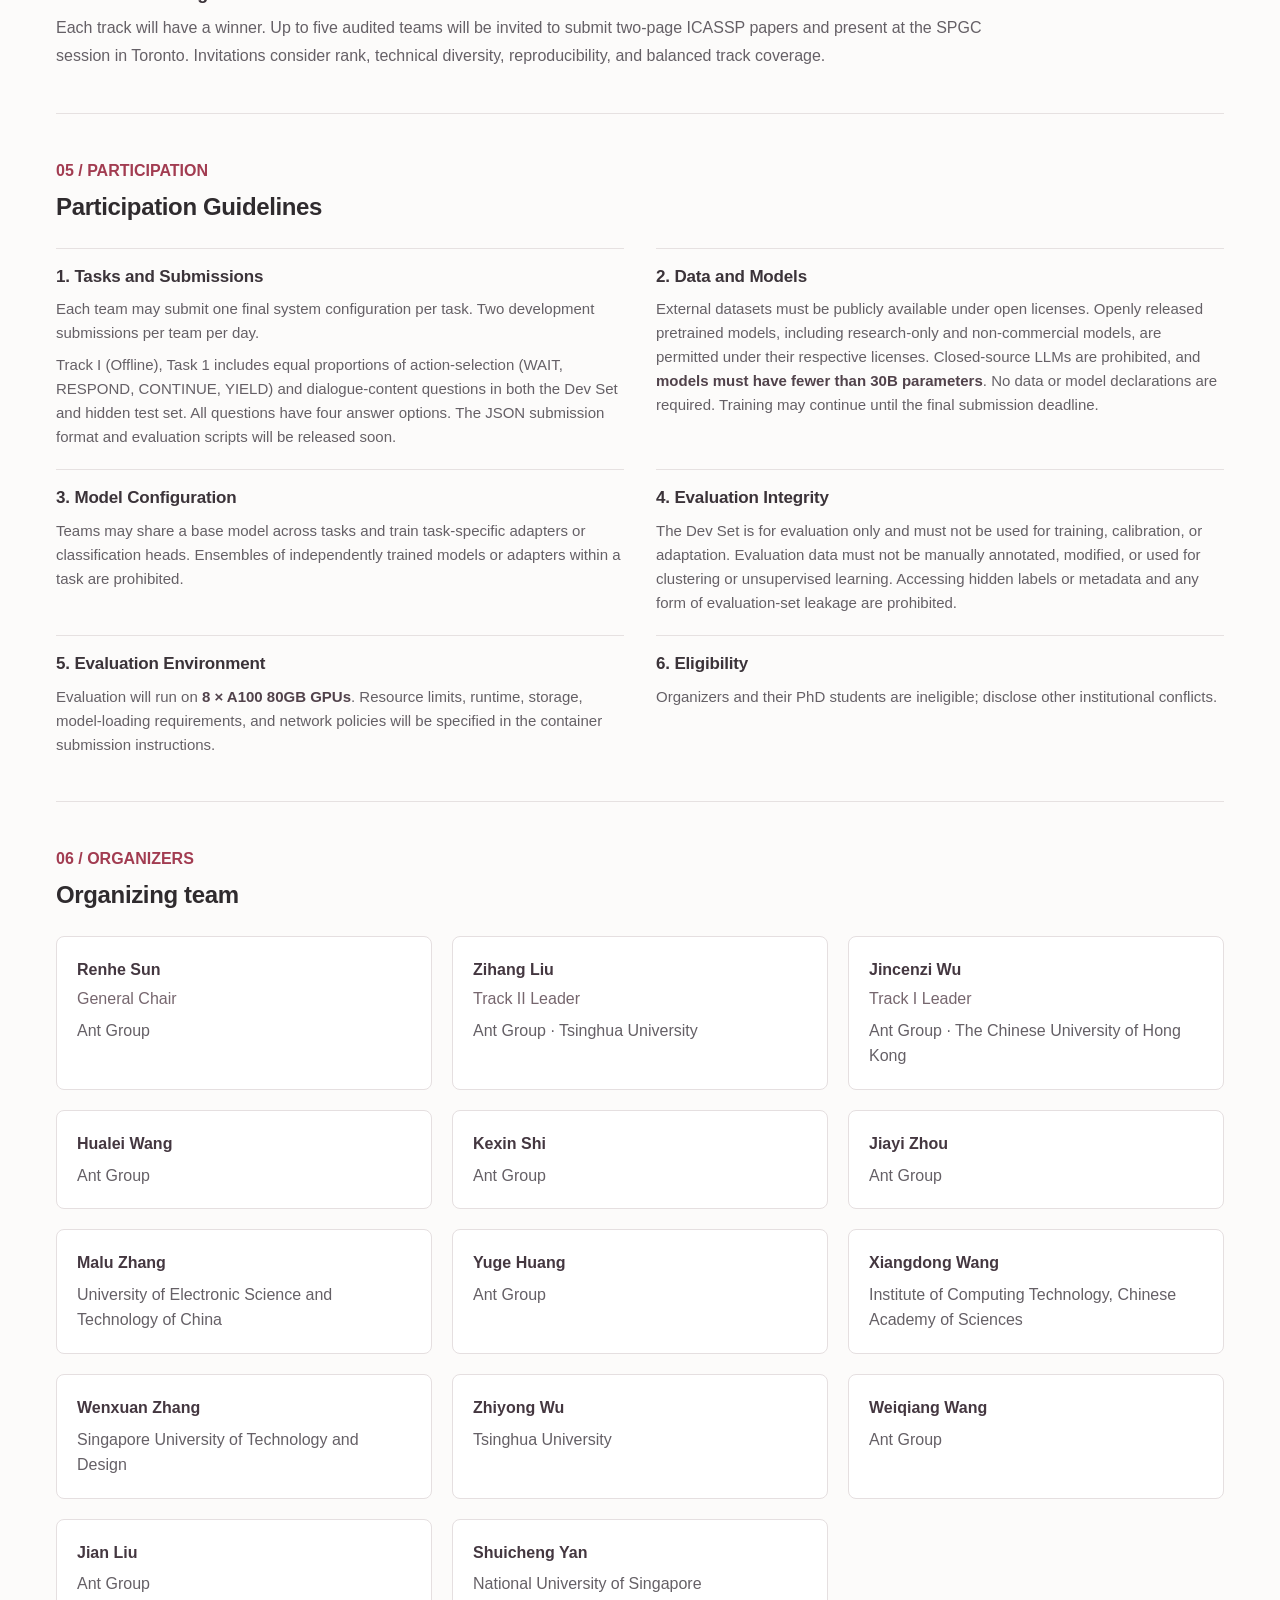
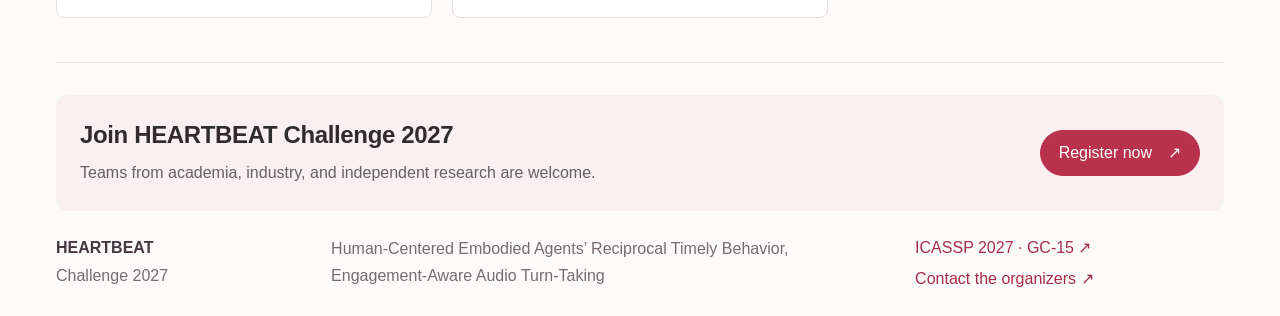
==== commit 5194cd9c: "Update Zihang Liu affiliation to Tsinghua University" ====
--- a/index.html
+++ b/index.html
@@ -121,7 +121,7 @@
 
         <section class="content-section" id="organizers" aria-labelledby="organizers-title">
           <div class="section-heading"><p class="section-kicker">06 / ORGANIZERS</p><h2 id="organizers-title">Organizing team</h2></div>
-          <ul class="team-list" aria-label="Full organizing team"><li><div class="organizer-person"><strong>Renhe Sun</strong><span class="organizer-role">General Chair</span></div><span class="organizer-affiliation">Ant Group</span></li><li><div class="organizer-person"><strong>Zihang Liu</strong><span class="organizer-role">Track II Leader</span></div><span class="organizer-affiliation">Ant Group · National University of Singapore</span></li><li><div class="organizer-person"><strong>Jincenzi Wu</strong><span class="organizer-role">Track I Leader</span></div><span class="organizer-affiliation">Ant Group · The Chinese University of Hong Kong</span></li><li><div class="organizer-person"><strong>Hualei Wang</strong></div><span class="organizer-affiliation">Ant Group</span></li><li><div class="organizer-person"><strong>Kexin Shi</strong></div><span class="organizer-affiliation">Ant Group</span></li><li><div class="organizer-person"><strong>Jiayi Zhou</strong></div><span class="organizer-affiliation">Ant Group</span></li><li><div class="organizer-person"><strong>Malu Zhang</strong></div><span class="organizer-affiliation">University of Electronic Science and Technology of China</span></li><li><div class="organizer-person"><strong>Yuge Huang</strong></div><span class="organizer-affiliation">Ant Group</span></li><li><div class="organizer-person"><strong>Xiangdong Wang</strong></div><span class="organizer-affiliation">Institute of Computing Technology, Chinese Academy of Sciences</span></li><li><div class="organizer-person"><strong>Wenxuan Zhang</strong></div><span class="organizer-affiliation">Singapore University of Technology and Design</span></li><li><div class="organizer-person"><strong>Zhiyong Wu</strong></div><span class="organizer-affiliation">Tsinghua University</span></li><li><div class="organizer-person"><strong>Weiqiang Wang</strong></div><span class="organizer-affiliation">Ant Group</span></li><li><div class="organizer-person"><strong>Jian Liu</strong></div><span class="organizer-affiliation">Ant Group</span></li><li><div class="organizer-person"><strong>Shuicheng Yan</strong></div><span class="organizer-affiliation">National University of Singapore</span></li></ul>
+          <ul class="team-list" aria-label="Full organizing team"><li><div class="organizer-person"><strong>Renhe Sun</strong><span class="organizer-role">General Chair</span></div><span class="organizer-affiliation">Ant Group</span></li><li><div class="organizer-person"><strong>Zihang Liu</strong><span class="organizer-role">Track II Leader</span></div><span class="organizer-affiliation">Ant Group · Tsinghua University</span></li><li><div class="organizer-person"><strong>Jincenzi Wu</strong><span class="organizer-role">Track I Leader</span></div><span class="organizer-affiliation">Ant Group · The Chinese University of Hong Kong</span></li><li><div class="organizer-person"><strong>Hualei Wang</strong></div><span class="organizer-affiliation">Ant Group</span></li><li><div class="organizer-person"><strong>Kexin Shi</strong></div><span class="organizer-affiliation">Ant Group</span></li><li><div class="organizer-person"><strong>Jiayi Zhou</strong></div><span class="organizer-affiliation">Ant Group</span></li><li><div class="organizer-person"><strong>Malu Zhang</strong></div><span class="organizer-affiliation">University of Electronic Science and Technology of China</span></li><li><div class="organizer-person"><strong>Yuge Huang</strong></div><span class="organizer-affiliation">Ant Group</span></li><li><div class="organizer-person"><strong>Xiangdong Wang</strong></div><span class="organizer-affiliation">Institute of Computing Technology, Chinese Academy of Sciences</span></li><li><div class="organizer-person"><strong>Wenxuan Zhang</strong></div><span class="organizer-affiliation">Singapore University of Technology and Design</span></li><li><div class="organizer-person"><strong>Zhiyong Wu</strong></div><span class="organizer-affiliation">Tsinghua University</span></li><li><div class="organizer-person"><strong>Weiqiang Wang</strong></div><span class="organizer-affiliation">Ant Group</span></li><li><div class="organizer-person"><strong>Jian Liu</strong></div><span class="organizer-affiliation">Ant Group</span></li><li><div class="organizer-person"><strong>Shuicheng Yan</strong></div><span class="organizer-affiliation">National University of Singapore</span></li></ul>
         </section>
 
         <section class="final-cta" aria-labelledby="final-title">
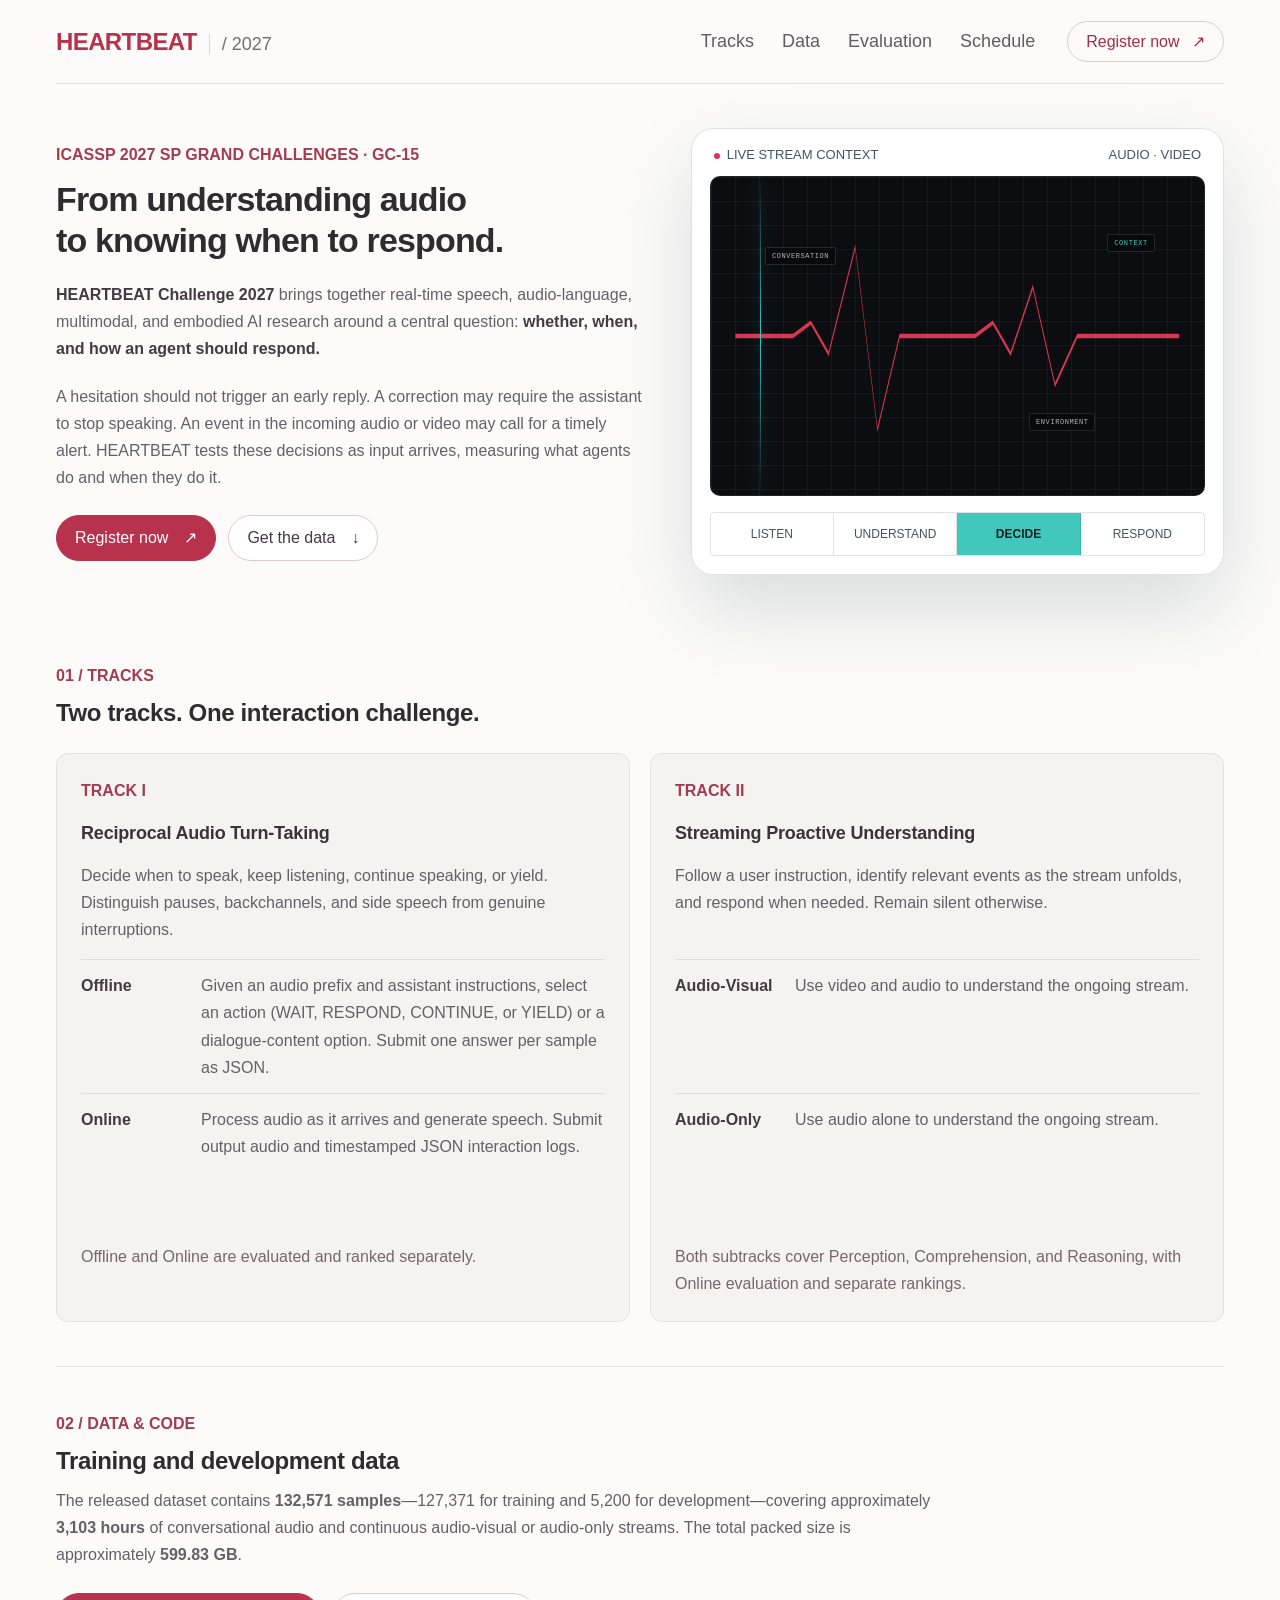
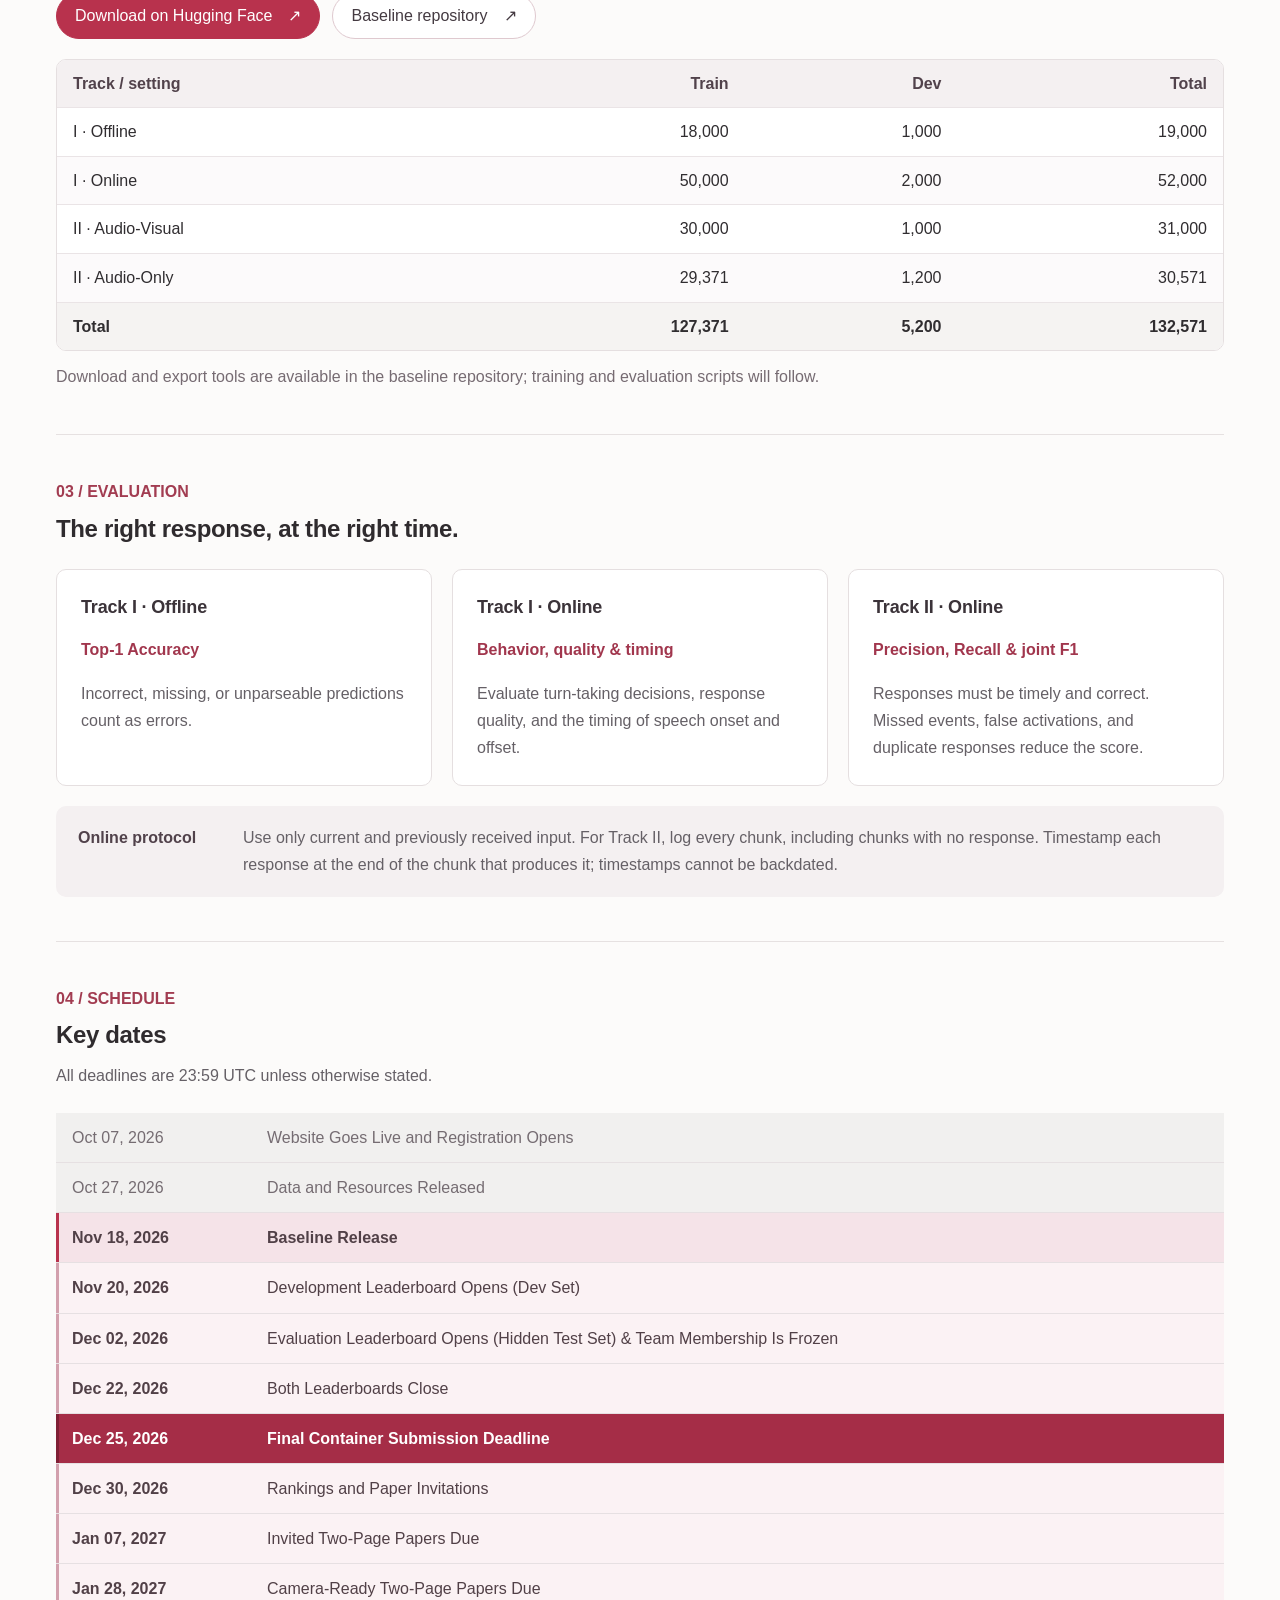
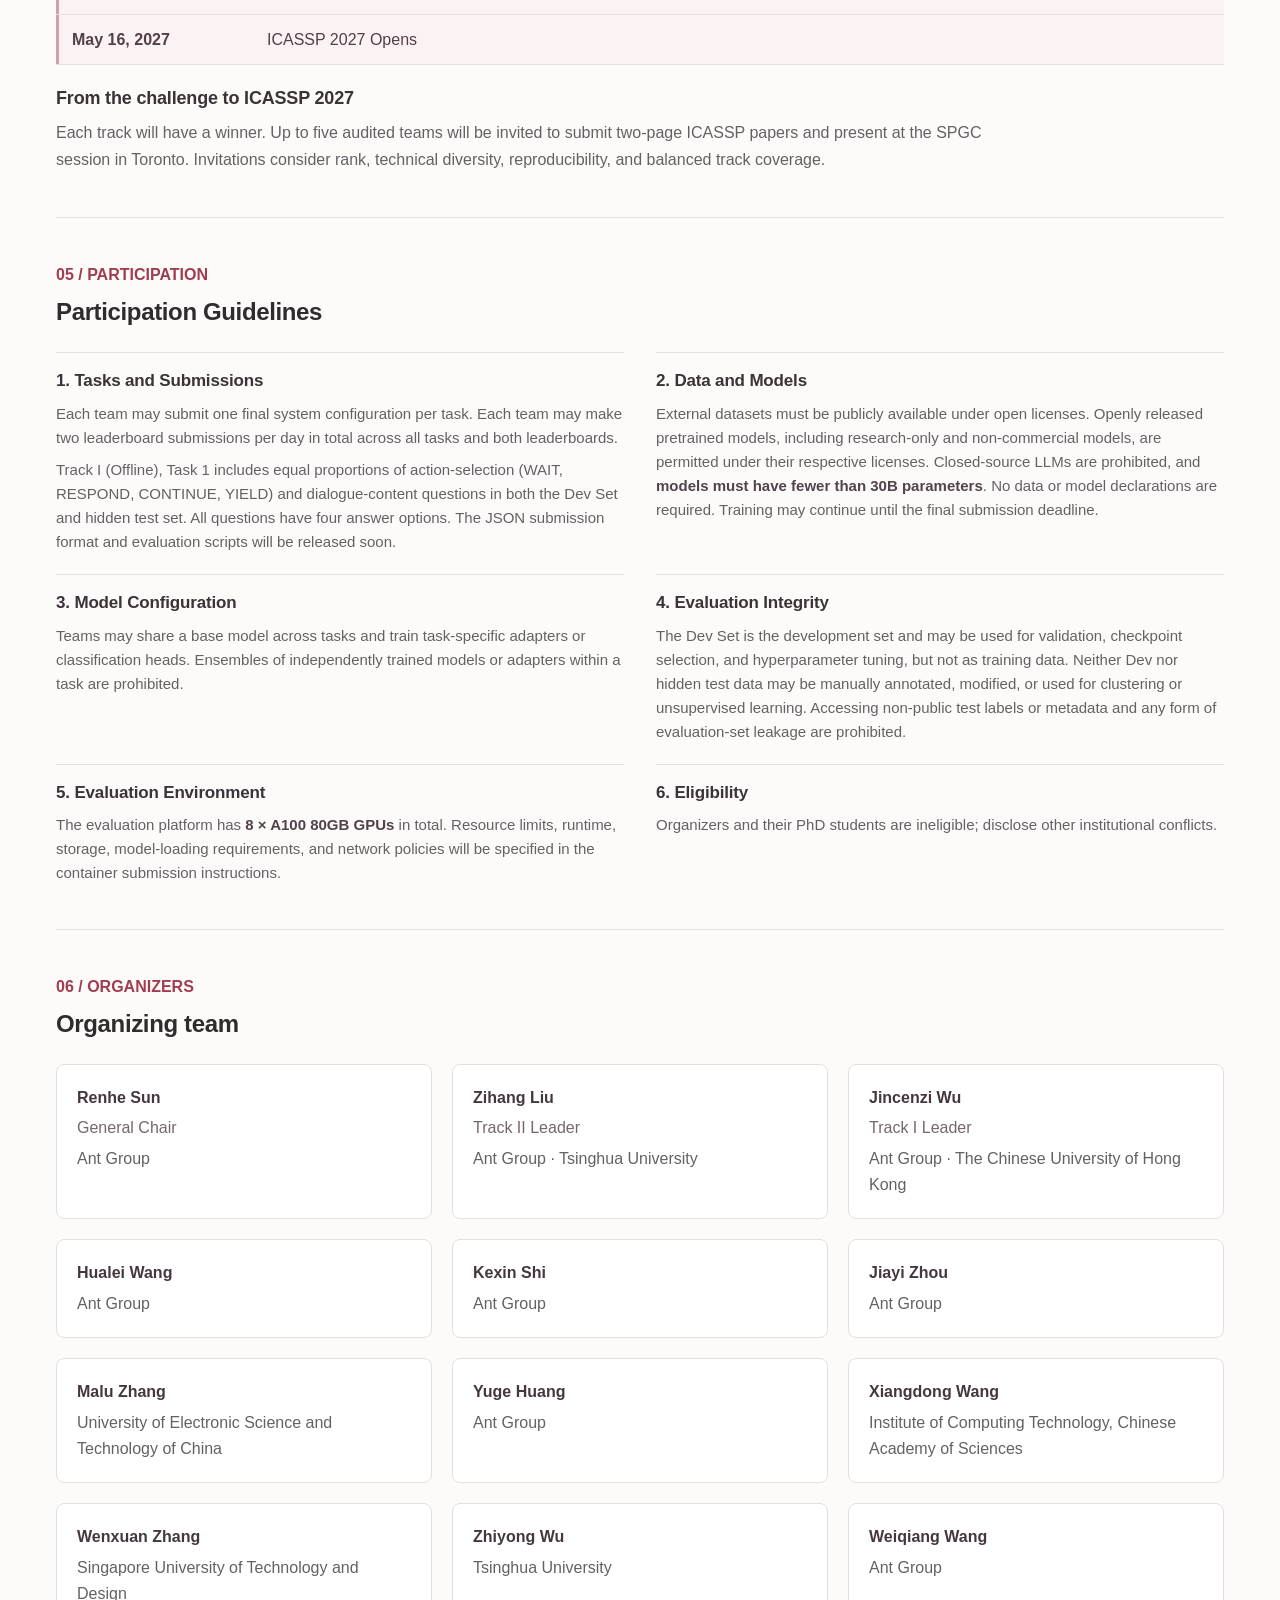
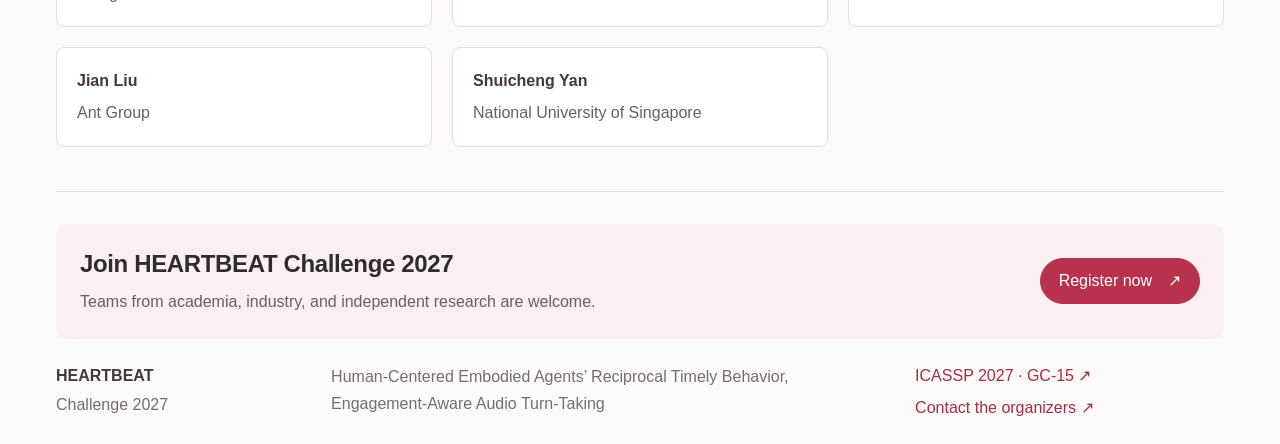
==== commit 30bd7f7d: "Update challenge timeline and clarify participation rules" ====
--- a/index.html
+++ b/index.html
@@ -56,7 +56,7 @@
             <article class="track-card">
               <p class="card-label">TRACK I</p><h3>Reciprocal Audio Turn-Taking</h3>
               <p>Decide when to speak, keep listening, continue speaking, or yield. Distinguish pauses, backchannels, and side speech from genuine interruptions.</p>
-              <dl class="track-settings"><div><dt>Offline</dt><dd>Given an audio prefix and assistant instructions, select WAIT, RESPOND, CONTINUE, or YIELD. Submit one selected action per sample as JSON.</dd></div><div><dt>Online</dt><dd>Process audio as it arrives and generate speech. Submit output audio and timestamped JSON interaction logs.</dd></div></dl>
+              <dl class="track-settings"><div><dt>Offline</dt><dd>Given an audio prefix and assistant instructions, select an action (WAIT, RESPOND, CONTINUE, or YIELD) or a dialogue-content option. Submit one answer per sample as JSON.</dd></div><div><dt>Online</dt><dd>Process audio as it arrives and generate speech. Submit output audio and timestamped JSON interaction logs.</dd></div></dl>
               <p class="card-note">Offline and Online are evaluated and ranked separately.</p>
             </article>
             <article class="track-card">
@@ -93,16 +93,17 @@
         <section class="content-section" id="schedule" aria-labelledby="schedule-title">
           <div class="section-heading"><p class="section-kicker">04 / SCHEDULE</p><h2 id="schedule-title">Key dates</h2><p>All deadlines are 23:59 UTC unless otherwise stated.</p></div>
           <ol class="timeline">
-            <li class="past"><time datetime="2026-10-07">Oct 07, 2026</time><span>Website goes live and registration opens</span></li>
-            <li class="past"><time datetime="2026-10-27">Oct 27, 2026</time><span>Data and resources released</span></li>
-            <li class="upcoming next"><time datetime="2026-11-16">Nov 16, 2026</time><span>Development leaderboard opens</span></li>
-            <li class="upcoming"><time datetime="2026-12-02">Dec 02, 2026</time><span>Team membership frozen</span></li>
-            <li class="upcoming"><time datetime="2026-12-16">Dec 16, 2026</time><span>Development leaderboard closes</span></li>
-            <li class="upcoming deadline"><time datetime="2026-12-23">Dec 23, 2026</time><span>Final container submission deadline</span></li>
-            <li class="upcoming"><time datetime="2026-12-30">Dec 30, 2026</time><span>Rankings and paper invitations</span></li>
-            <li class="upcoming"><time datetime="2027-01-07">Jan 07, 2027</time><span>Invited two-page papers due</span></li>
-            <li class="upcoming"><time datetime="2027-01-28">Jan 28, 2027</time><span>Camera-ready two-page papers due</span></li>
-            <li class="upcoming"><time datetime="2027-05-16">May 16, 2027</time><span>ICASSP 2027 opens</span></li>
+            <li class="past"><time datetime="2026-10-07">Oct 07, 2026</time><span>Website Goes Live and Registration Opens</span></li>
+            <li class="past"><time datetime="2026-10-27">Oct 27, 2026</time><span>Data and Resources Released</span></li>
+            <li class="upcoming next"><time datetime="2026-11-18">Nov 18, 2026</time><span>Baseline Release</span></li>
+            <li class="upcoming"><time datetime="2026-11-20">Nov 20, 2026</time><span>Development Leaderboard Opens (Dev Set)</span></li>
+            <li class="upcoming"><time datetime="2026-12-02">Dec 02, 2026</time><span>Evaluation Leaderboard Opens (Hidden Test Set) &amp; Team Membership Is Frozen</span></li>
+            <li class="upcoming"><time datetime="2026-12-22">Dec 22, 2026</time><span>Both Leaderboards Close</span></li>
+            <li class="upcoming deadline"><time datetime="2026-12-25">Dec 25, 2026</time><span>Final Container Submission Deadline</span></li>
+            <li class="upcoming"><time datetime="2026-12-30">Dec 30, 2026</time><span>Rankings and Paper Invitations</span></li>
+            <li class="upcoming"><time datetime="2027-01-07">Jan 07, 2027</time><span>Invited Two-Page Papers Due</span></li>
+            <li class="upcoming"><time datetime="2027-01-28">Jan 28, 2027</time><span>Camera-Ready Two-Page Papers Due</span></li>
+            <li class="upcoming"><time datetime="2027-05-16">May 16, 2027</time><span>ICASSP 2027 Opens</span></li>
           </ol>
           <div class="recognition-note"><h3>From the challenge to ICASSP 2027</h3><p>Each track will have a winner. Up to five audited teams will be invited to submit two-page ICASSP papers and present at the SPGC session in Toronto. Invitations consider rank, technical diversity, reproducibility, and balanced track coverage.</p></div>
         </section>
@@ -110,11 +111,11 @@
         <section class="content-section" id="participation" aria-labelledby="participation-title">
           <div class="section-heading"><p class="section-kicker">05 / PARTICIPATION</p><h2 id="participation-title">Participation Guidelines</h2></div>
           <div class="participation-grid">
-            <article><h3>1. Tasks and Submissions</h3><div><p>Each team may submit one final system configuration per task. Two development submissions per team per day.</p><p>Track I (Offline), Task 1 includes equal proportions of action-selection (WAIT, RESPOND, CONTINUE, YIELD) and dialogue-content questions in both the Dev Set and hidden test set. All questions have four answer options. The JSON submission format and evaluation scripts will be released soon.</p></div></article>
+            <article><h3>1. Tasks and Submissions</h3><div><p>Each team may submit one final system configuration per task. Each team may make two leaderboard submissions per day in total across all tasks and both leaderboards.</p><p>Track I (Offline), Task 1 includes equal proportions of action-selection (WAIT, RESPOND, CONTINUE, YIELD) and dialogue-content questions in both the Dev Set and hidden test set. All questions have four answer options. The JSON submission format and evaluation scripts will be released soon.</p></div></article>
             <article><h3>2. Data and Models</h3><p>External datasets must be publicly available under open licenses. Openly released pretrained models, including research-only and non-commercial models, are permitted under their respective licenses. Closed-source LLMs are prohibited, and <strong>models must have fewer than 30B parameters</strong>. No data or model declarations are required. Training may continue until the final submission deadline.</p></article>
             <article><h3>3. Model Configuration</h3><p>Teams may share a base model across tasks and train task-specific adapters or classification heads. Ensembles of independently trained models or adapters within a task are prohibited.</p></article>
-            <article><h3>4. Evaluation Integrity</h3><p>The Dev Set is for evaluation only and must not be used for training, calibration, or adaptation. Evaluation data must not be manually annotated, modified, or used for clustering or unsupervised learning. Accessing hidden labels or metadata and any form of evaluation-set leakage are prohibited.</p></article>
-            <article><h3>5. Evaluation Environment</h3><p>Evaluation will run on <strong>8 × A100 80GB GPUs</strong>. Resource limits, runtime, storage, model-loading requirements, and network policies will be specified in the container submission instructions.</p></article>
+            <article><h3>4. Evaluation Integrity</h3><p>The Dev Set is the development set and may be used for validation, checkpoint selection, and hyperparameter tuning, but not as training data. Neither Dev nor hidden test data may be manually annotated, modified, or used for clustering or unsupervised learning. Accessing non-public test labels or metadata and any form of evaluation-set leakage are prohibited.</p></article>
+            <article><h3>5. Evaluation Environment</h3><p>The evaluation platform has <strong>8 × A100 80GB GPUs</strong> in total. Resource limits, runtime, storage, model-loading requirements, and network policies will be specified in the container submission instructions.</p></article>
             <article><h3>6. Eligibility</h3><p>Organizers and their PhD students are ineligible; disclose other institutional conflicts.</p></article>
           </div>
         </section>
